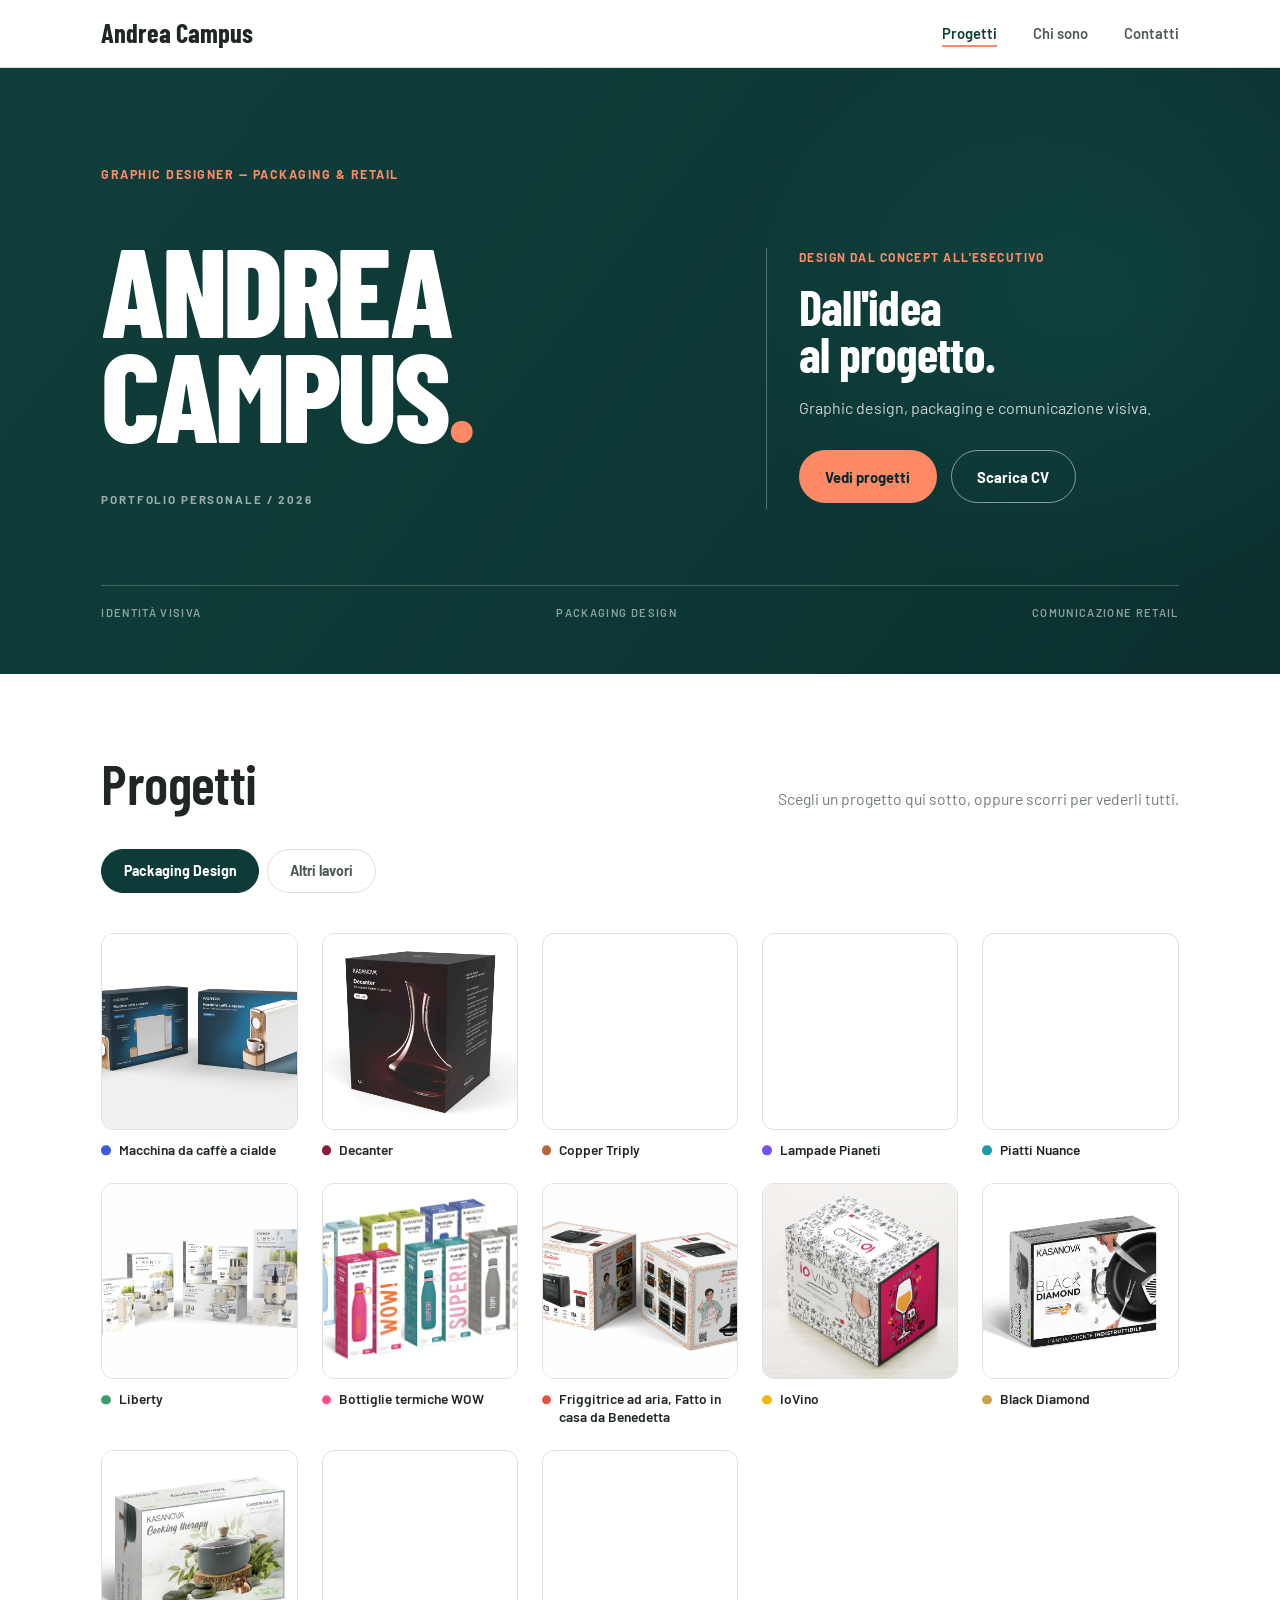
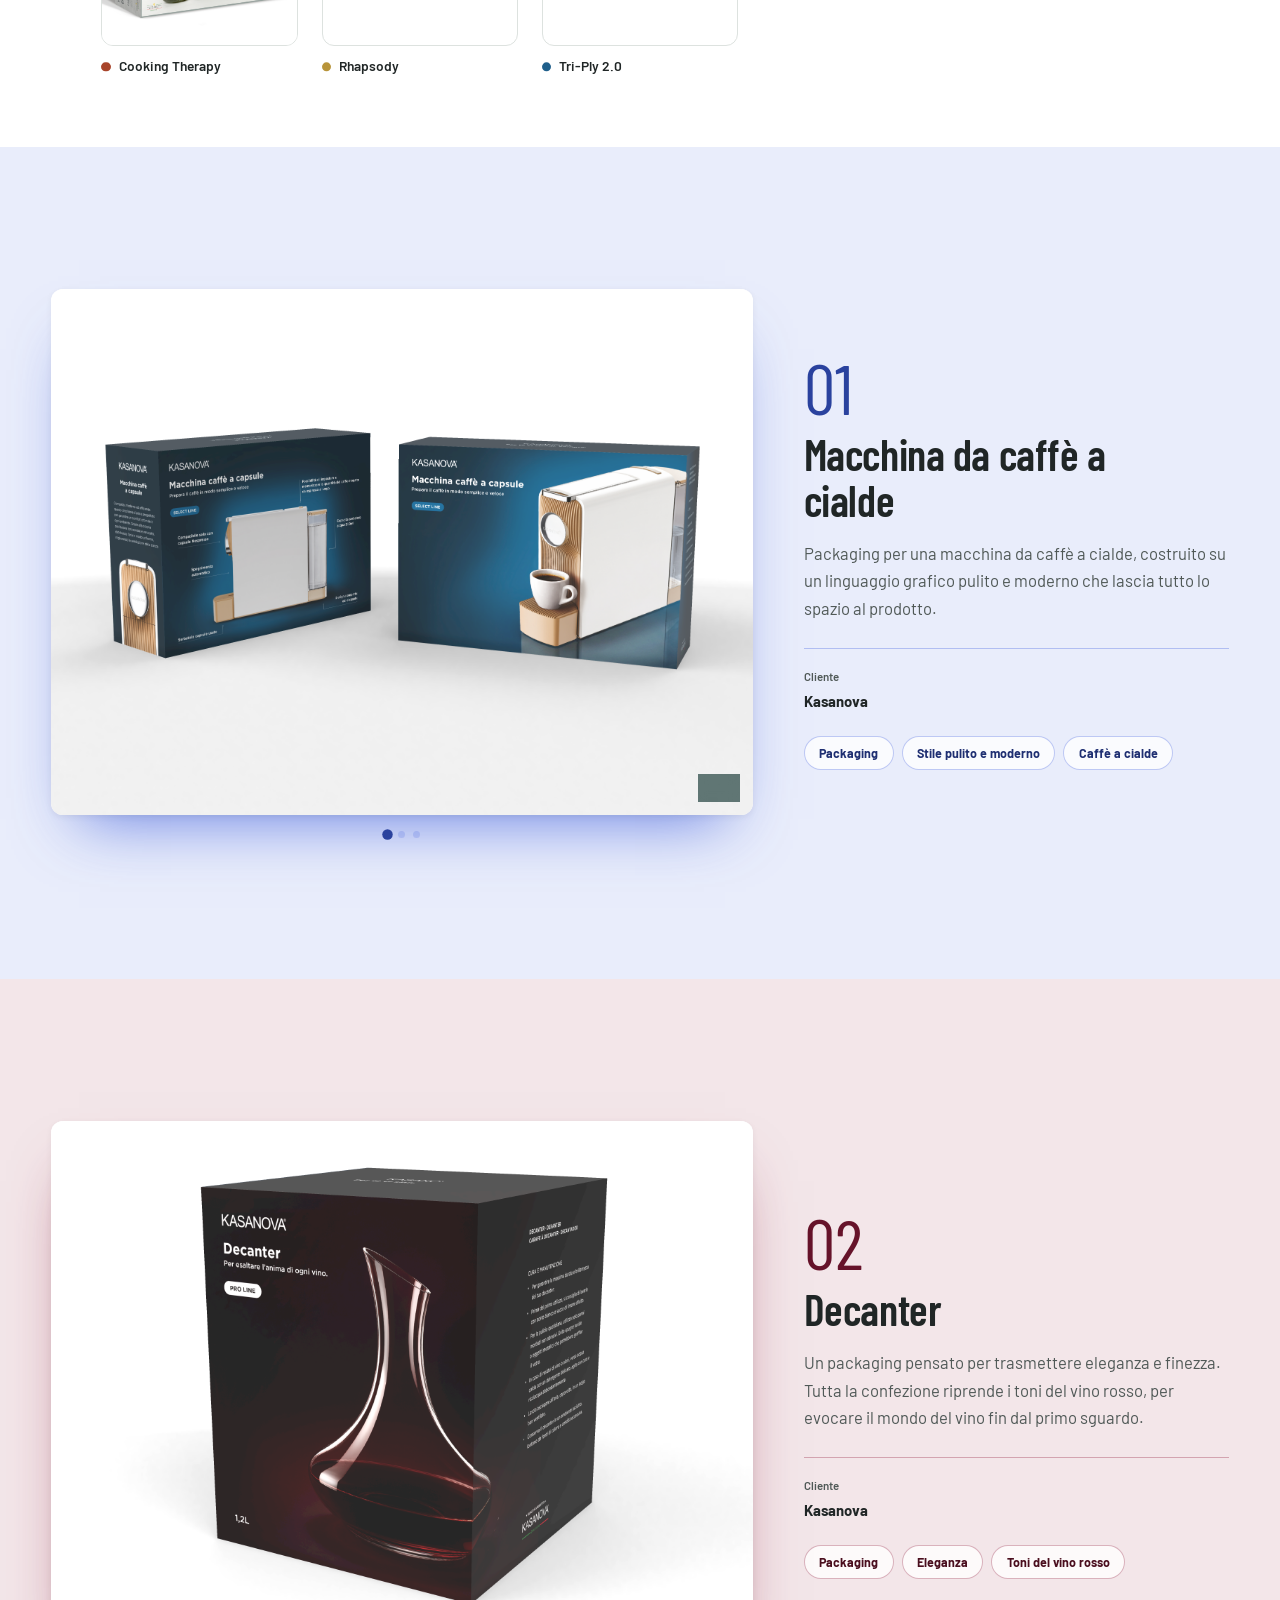
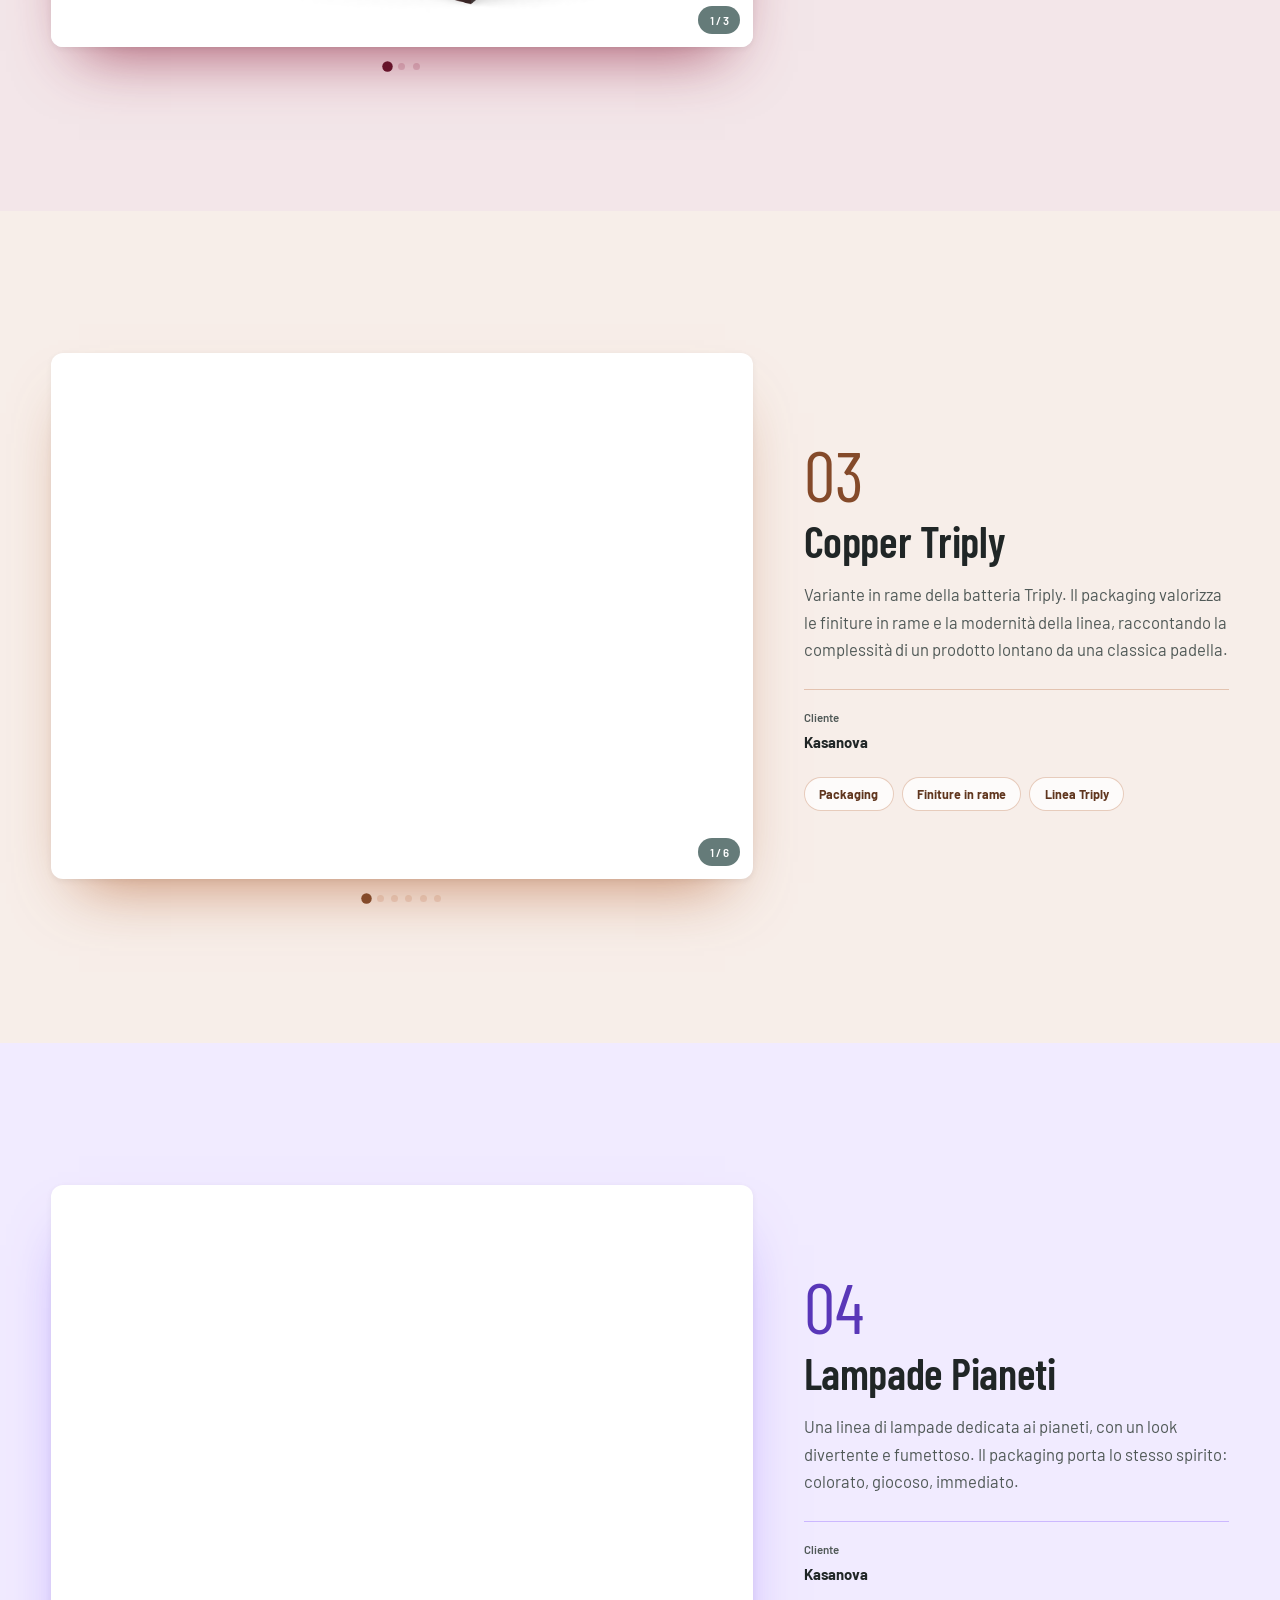
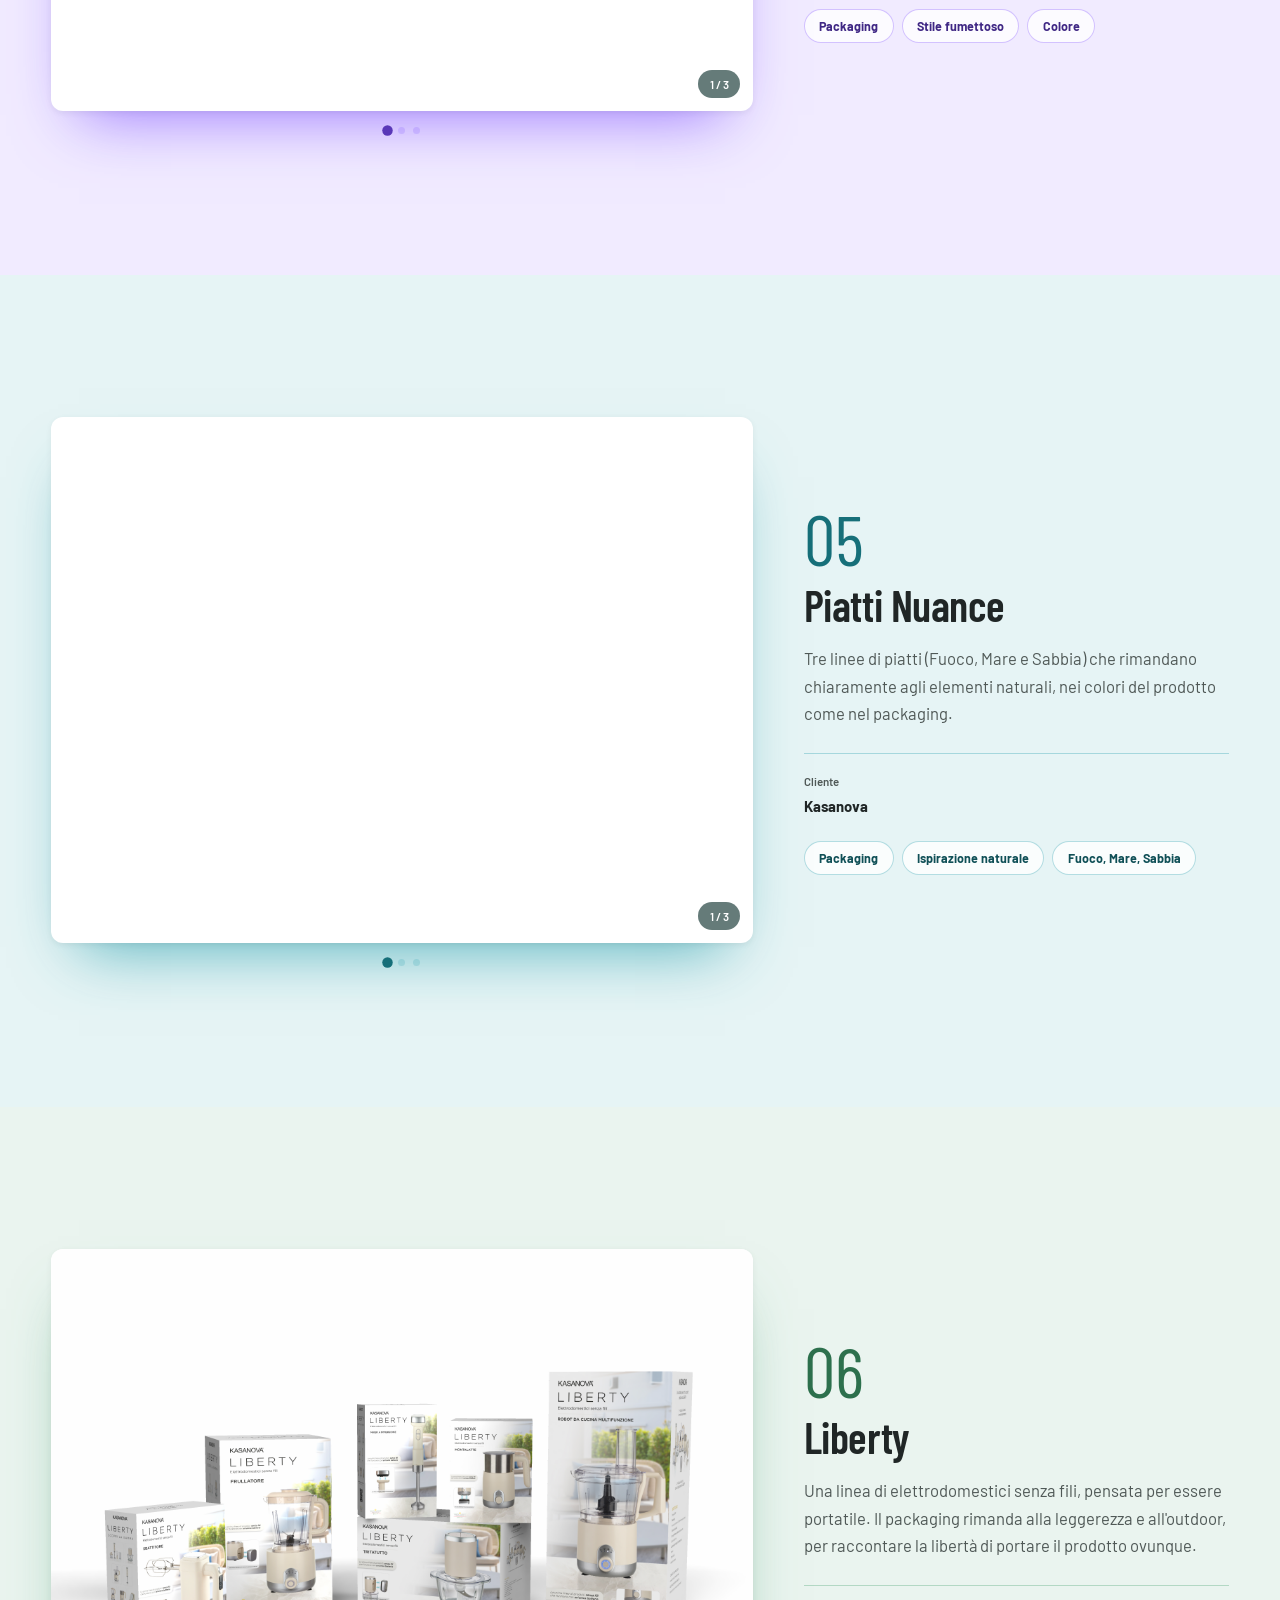
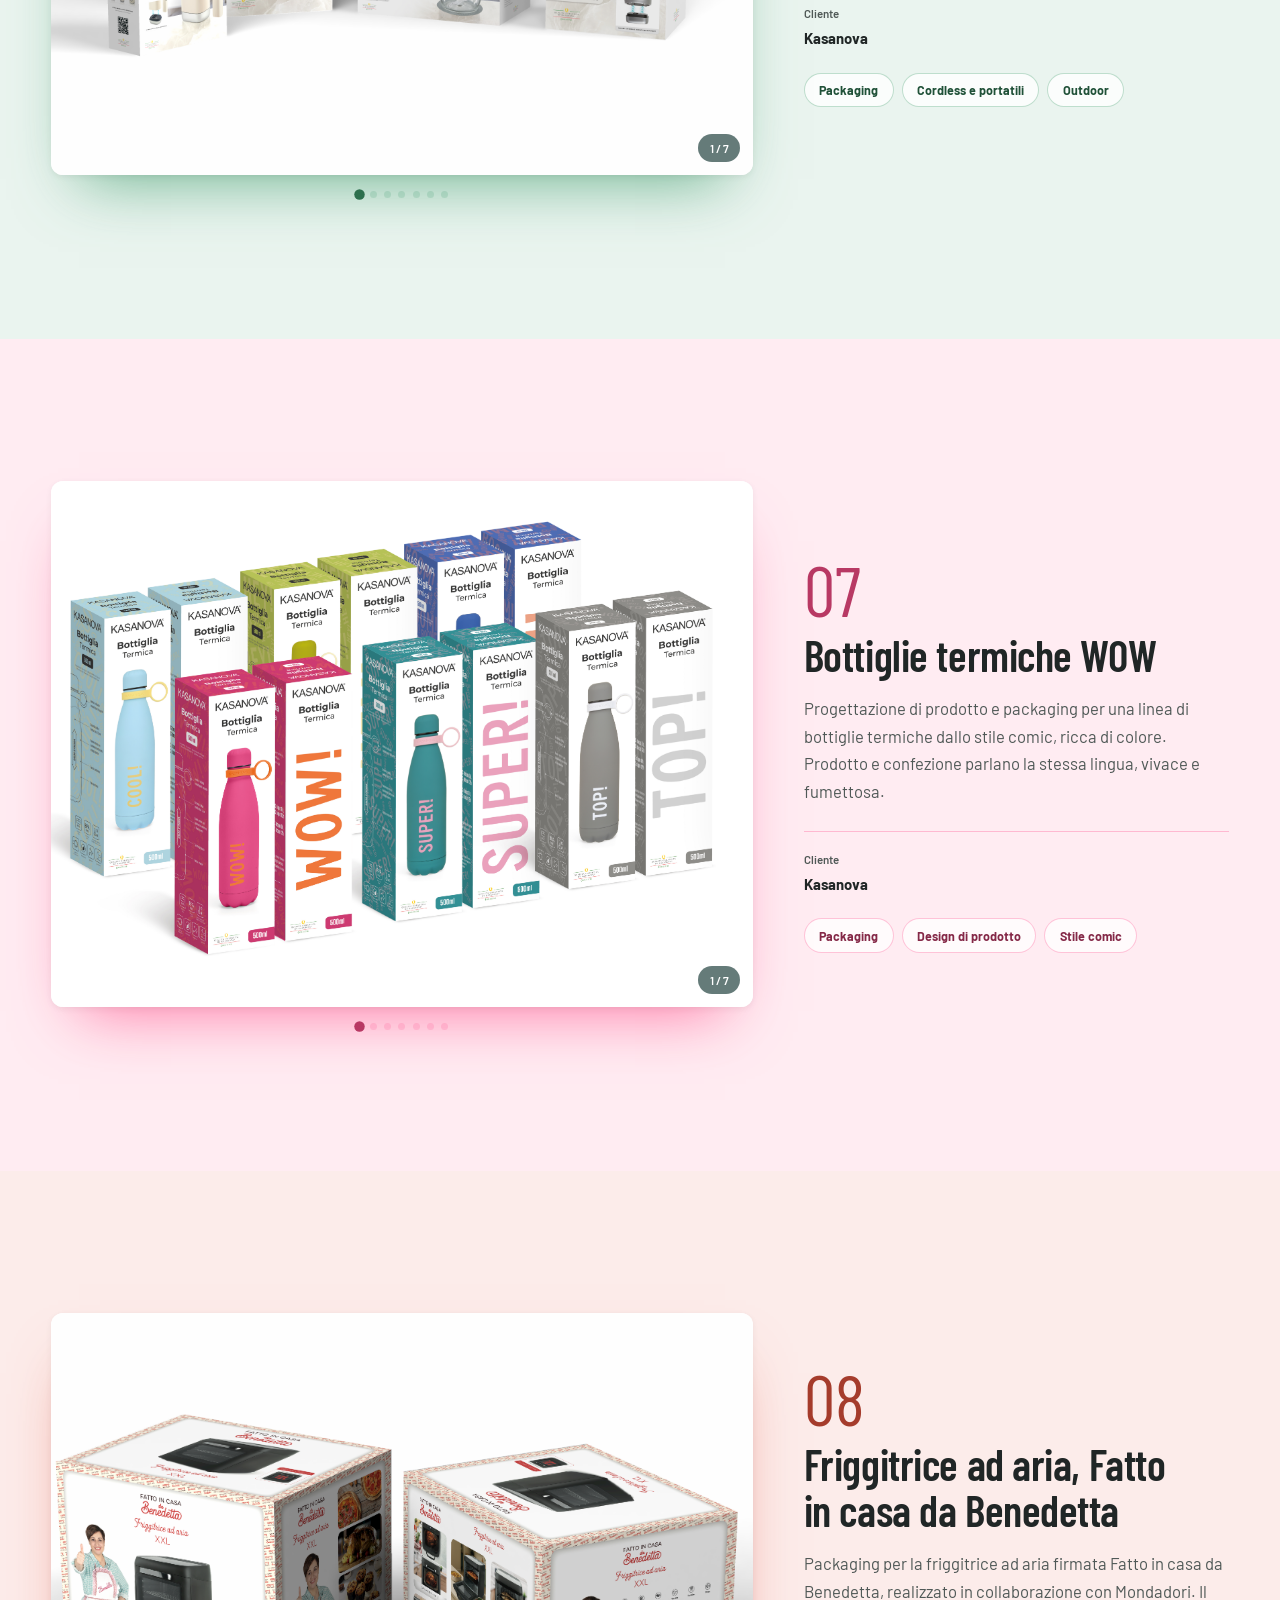
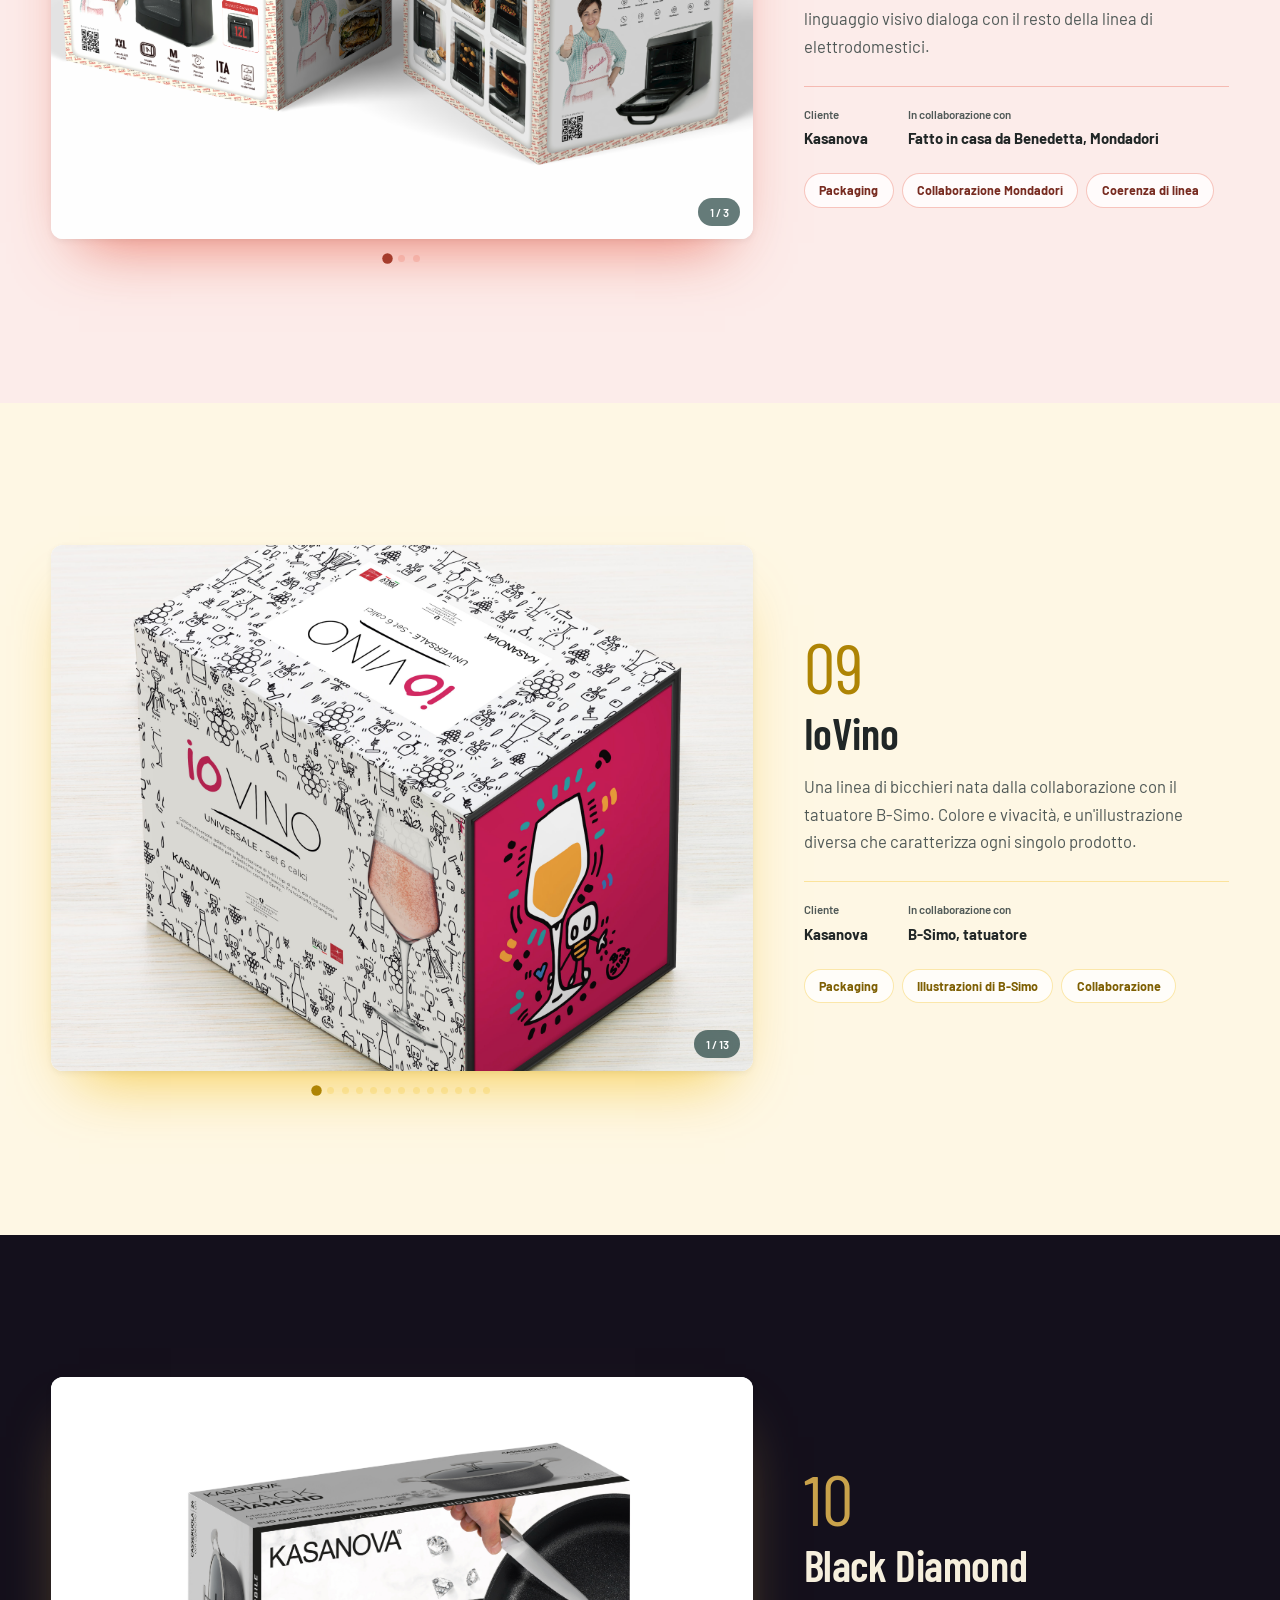
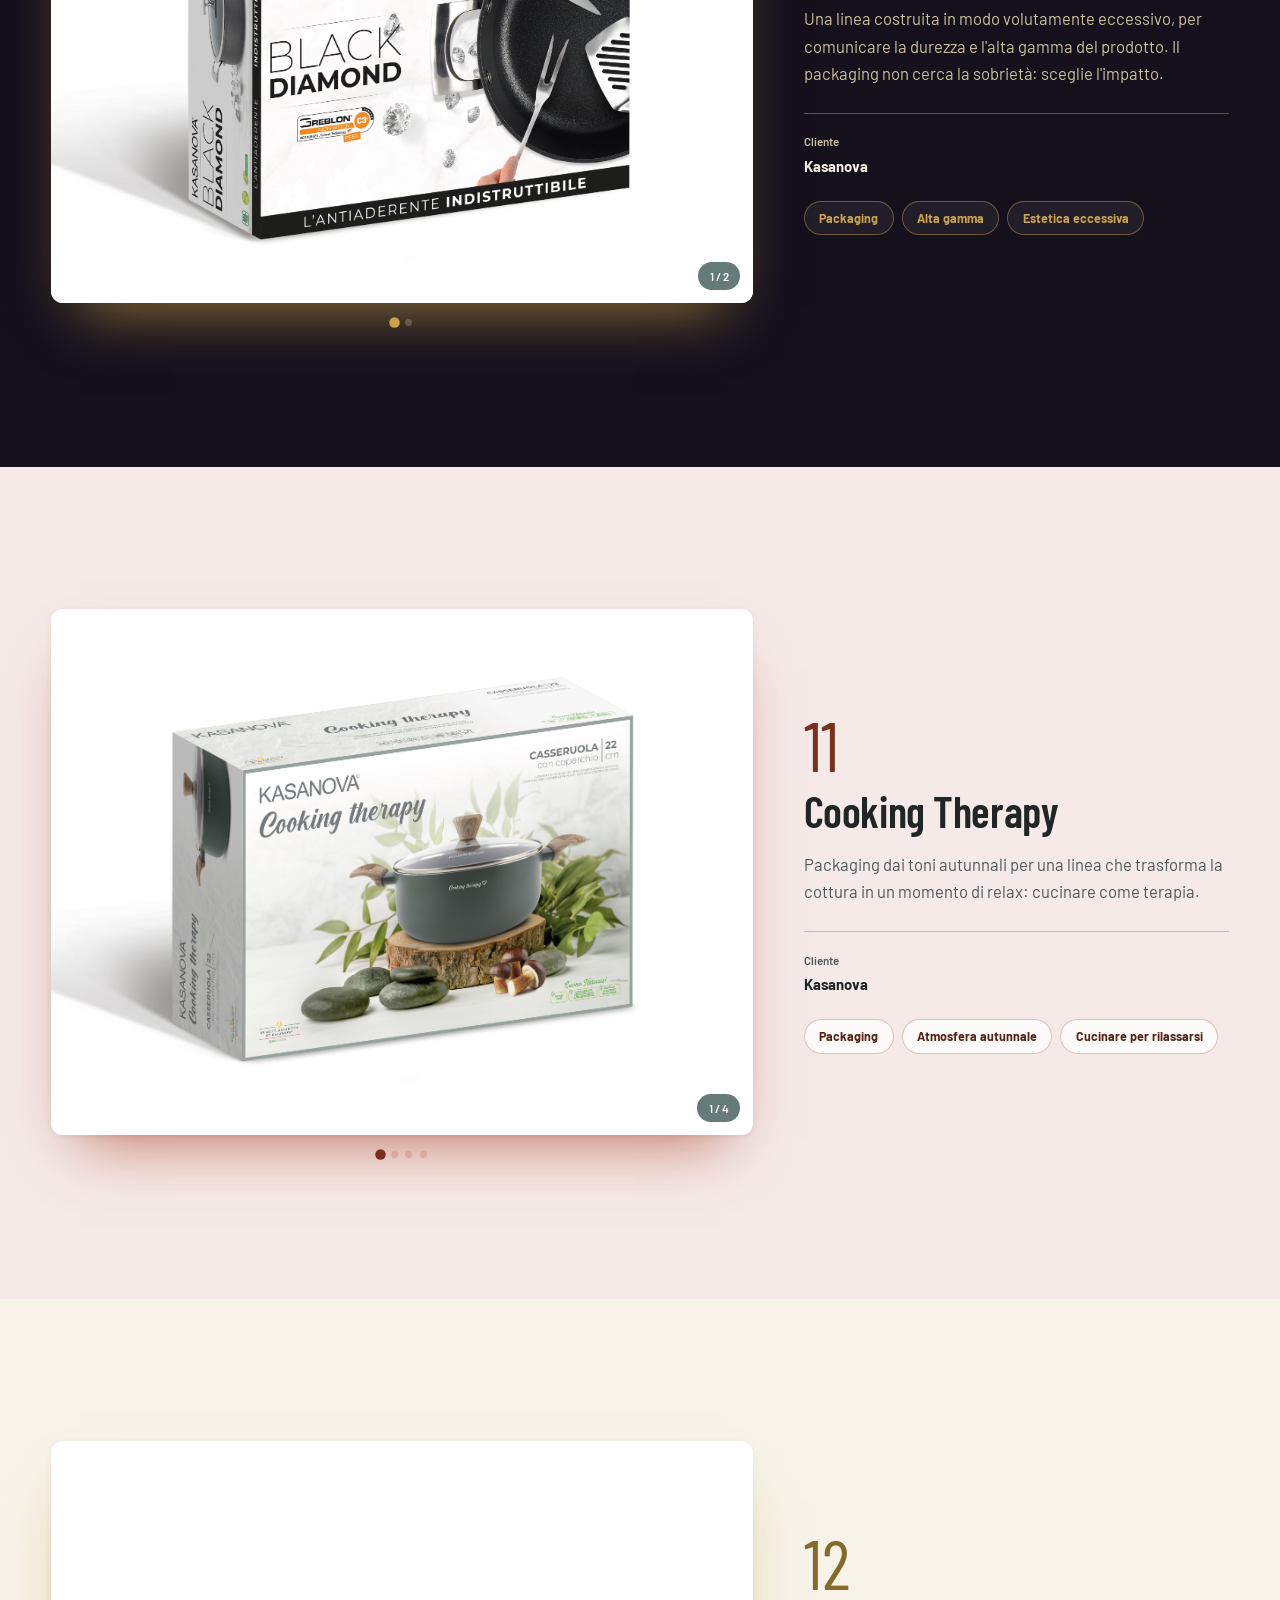
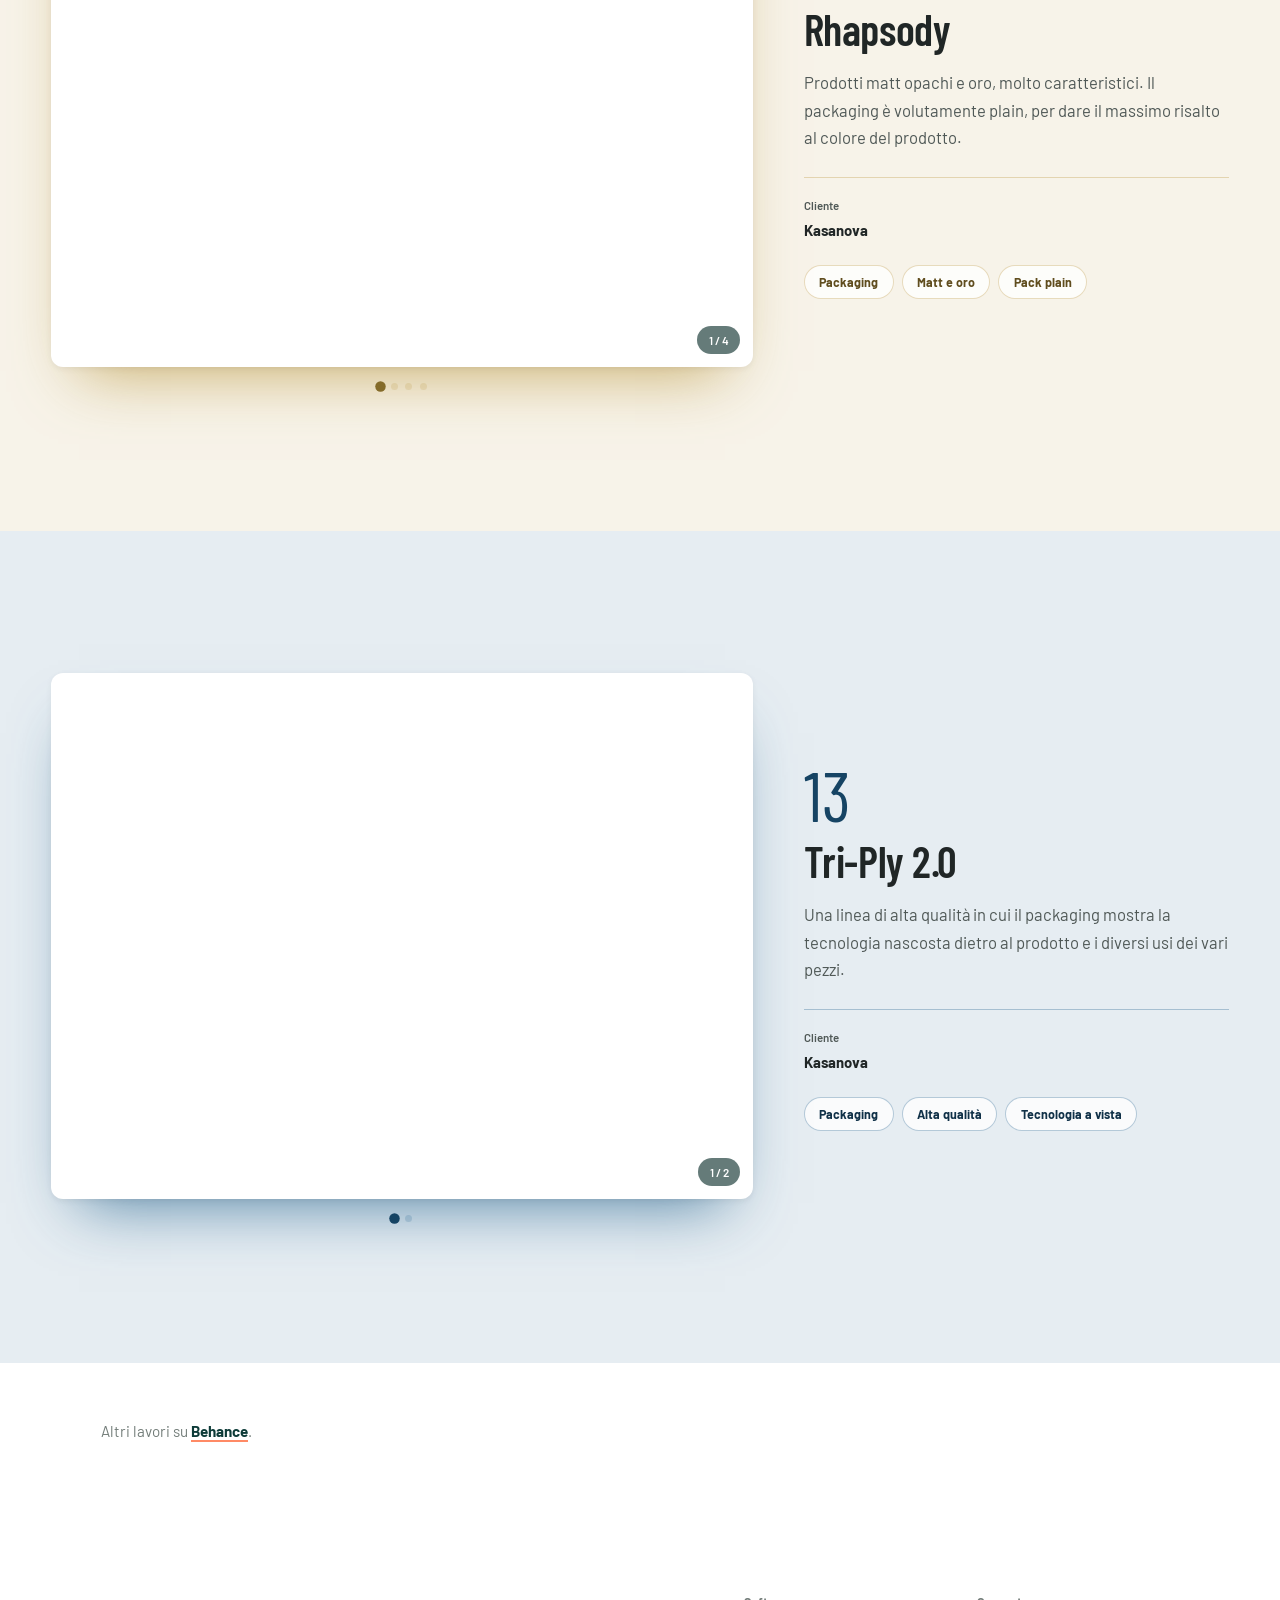
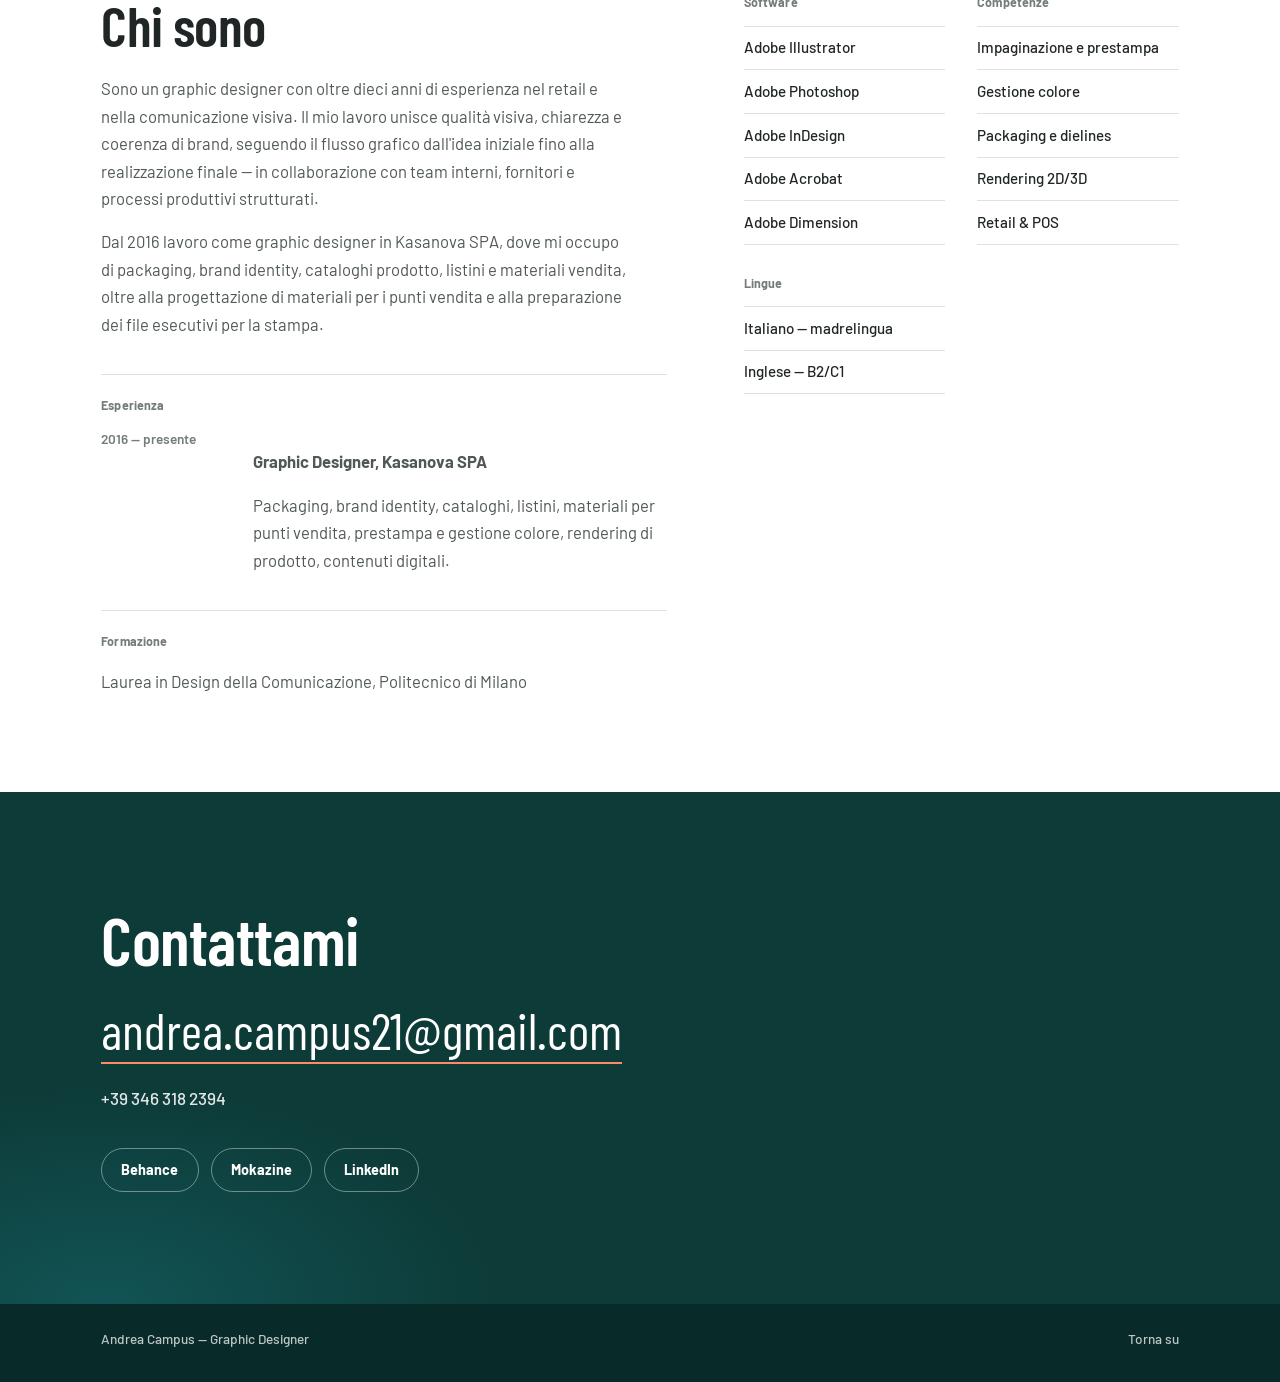
==== index.html @ 0baac048 "Update index.html" ====
<!DOCTYPE html>
<html lang="it">
<head>
<meta charset="UTF-8">
<meta name="viewport" content="width=device-width, initial-scale=1.0">
<title>Andrea Campus — Graphic Designer</title>
<meta name="description" content="Portfolio di Andrea Campus, graphic designer specializzato in packaging, brand identity e materiali per il retail.">

<link rel="preconnect" href="https://fonts.googleapis.com">
<link rel="preconnect" href="https://fonts.gstatic.com" crossorigin>
<meta name="theme-color" content="#0D3B38">
<link href="https://fonts.googleapis.com/css2?family=Barlow:wght@400;500;600;700;800&amp;family=Barlow+Condensed:wght@400;500;600;700;800&amp;display=swap" rel="stylesheet">

<link rel="stylesheet" href="styles.css">
<style>
/* === NUOVA HERO EDITORIALE / ANDREA CAMPUS === */
.hero.hero--signature {
  position: relative;
  isolation: isolate;
  overflow: hidden;
  padding: clamp(4.25rem, 7.5vw, 7rem) var(--edge) clamp(2rem, 4vw, 3.2rem);
  background: linear-gradient(128deg, #103e3a 0%, #0d3835 56%, #0a302e 100%);
}
.hero--signature::before {
  content: "";
  position: absolute;
  pointer-events: none;
  inset: -15% -15% auto auto;
  width: 48rem;
  height: 40rem;
  background: radial-gradient(ellipse, rgba(36, 148, 147, .13), transparent 65%);
  z-index: -1;
}
.hero--signature .hero-wrap {
  display: grid;
  grid-template-columns: minmax(0, 1.18fr) minmax(0, .82fr);
  align-items: end;
  gap: clamp(2.5rem, 5.5vw, 6rem);
}
.hero--signature .hero-kicker {
  margin: 0 0 clamp(2rem, 4vw, 3.5rem);
  color: var(--coral);
  font-size: .78rem;
  font-weight: 700;
  letter-spacing: .12em;
  text-transform: uppercase;
}
.hero-signature-name {
  margin: 0;
  color: #fff;
  font-family: var(--font-display);
  font-weight: 800;
  font-size: clamp(5rem, 9.8vw, 8rem);
  letter-spacing: -.028em;
  line-height: .84;
  text-transform: uppercase;
}
.hero-signature-name > span { display: block; }
.hero-signature-dot { color: var(--coral); }
.hero-signature-index {
  margin-top: clamp(1.5rem, 3.6vw, 2.7rem);
  color: rgba(255,255,255,.58);
  font-size: .73rem;
  font-weight: 700;
  letter-spacing: .16em;
  text-transform: uppercase;
}
.hero-signature-aside {
  padding: 0 0 .35rem clamp(1.35rem, 2.5vw, 2.6rem);
  border-left: 1px solid rgba(255,255,255,.28);
}
.hero-signature-eyebrow {
  margin: 0 0 .9rem;
  color: var(--coral);
  font-size: .75rem;
  font-weight: 700;
  letter-spacing: .12em;
  text-transform: uppercase;
}
.hero-signature-statement {
  color: #fff;
  font-family: var(--font-display);
  font-weight: 700;
  font-size: clamp(2.75rem, 3.8vw, 3.45rem);
  letter-spacing: -.015em;
  line-height: .98;
}
.hero--signature .hero-sub {
  margin-top: 1.15rem;
  max-width: 24rem;
  color: rgba(255,255,255,.78);
  line-height: 1.55;
  font-size: 1rem;
}
.hero--signature .hero-actions { margin-top: 1.8rem; }
.hero--signature .btn { white-space: nowrap; }
.hero-signature-footer {
  position: relative;
  display: flex;
  justify-content: space-between;
  flex-wrap: wrap;
  gap: .7rem 2rem;
  margin-top: clamp(3rem, 6vw, 4.75rem);
  padding-top: 1.15rem;
  border-top: 1px solid rgba(255,255,255,.21);
  color: rgba(255,255,255,.53);
  font-size: .7rem;
  font-weight: 600;
  letter-spacing: .12em;
  text-transform: uppercase;
}
@media (max-width: 860px) {
  .hero--signature .hero-wrap { grid-template-columns: 1fr; gap: 3.2rem; }
  .hero-signature-name { font-size: clamp(5rem, 13.7vw, 8.6rem); }
  .hero-signature-aside {
    border-left: 0;
    border-top: 1px solid rgba(255,255,255,.28);
    padding: 1.8rem 0 0;
  }
  .hero-signature-index { margin-top: 2rem; }
  .hero-signature-footer { margin-top: 3rem; }
}
@media (max-width: 520px) {
  .hero.hero--signature { padding-top: 3.5rem; padding-bottom: 1.8rem; }
  .hero-signature-name { font-size: clamp(3.5rem, 18vw, 6rem); }
  .hero--signature .hero-kicker { font-size: .71rem; letter-spacing: .08em; margin-bottom: 2rem; }
  .hero-signature-statement { font-size: clamp(2.7rem, 11vw, 3.5rem); }
  .hero-signature-footer { font-size: .62rem; letter-spacing: .08em; }
}
</style>
</head>

<body>

<a class="skip-link" href="#progetti">Vai ai progetti</a>

<header class="site-header">
  <nav class="nav" aria-label="Navigazione principale">
    <a href="#top" class="nav-name">Andrea Campus</a>

    <button class="nav-toggle" aria-expanded="false" aria-controls="nav-links" type="button">
      <span></span>
      <span></span>
    </button>

    <ul class="nav-links" id="nav-links">
      <li><a href="#progetti" data-nav="progetti">Progetti</a></li>
      <li><a href="#chi-sono" data-nav="chi-sono">Chi sono</a></li>
      <li><a href="#contatti" data-nav="contatti">Contatti</a></li>
    </ul>
  </nav>
</header>

<main id="top">

<!-- ---------- HERO EDITORIALE: NOME E COGNOME ---------- -->
<section class="hero hero--signature">
  <div class="hero-wrap">
    <div class="hero-signature-main">
      <p class="hero-kicker">Graphic designer — Packaging &amp; Retail</p>
      <h1 class="hero-signature-name">
        <span>Andrea</span>
        <span>Campus<span class="hero-signature-dot">.</span></span>
      </h1>
      <p class="hero-signature-index">Portfolio personale / 2026</p>
    </div>

    <div class="hero-signature-aside">
      <p class="hero-signature-eyebrow">Design dal concept all'esecutivo</p>
      <h2 class="hero-signature-statement">Dall'idea<br>al progetto.</h2>
      <p class="hero-sub">Graphic design, packaging e comunicazione visiva.</p>
      <div class="hero-actions">
        <a href="#progetti" class="btn btn-primary">Vedi progetti</a>
        <a href="./assets/CV_Andrea Campus_26.pdf"
           class="btn btn-ghost"
           download="CV_Andrea Campus_26.pdf">Scarica CV</a>
      </div>
    </div>
  </div>
  <div class="hero-signature-footer" aria-hidden="true">
    <span>Identità visiva</span>
    <span>Packaging design</span>
    <span>Comunicazione retail</span>
  </div>
</section>

  <!-- ---------- PROGETTI ---------- -->
  <section class="progetti" id="progetti">
    <div class="section-head">
      <h2>Progetti</h2>
      <p>Scegli un progetto qui sotto, oppure scorri per vederli tutti.</p>
    </div>

    <div class="progetti-tabs" role="tablist" aria-label="Sottocategorie progetti">
      <button class="progetti-tab is-active" type="button" role="tab" aria-selected="true" data-categoria="packaging-design">Packaging Design</button>
      <button class="progetti-tab" type="button" role="tab" aria-selected="false" data-categoria="altri-lavori">Altri lavori</button>
    </div>

    <div id="progetti-overview" class="progetti-overview">
      <!-- Generato automaticamente da progetti-dati.js -->
    </div>

    <div id="progetti-lista" class="progetti-lista">
      <!-- Generato automaticamente da progetti-dati.js -->
    </div>

    <p class="case-more">
      Altri lavori su
      <a href="https://www.behance.net/andreacamp2d4e" target="_blank" rel="noopener">Behance</a>.
    </p>
  </section>

  <!-- ---------- CHI SONO ---------- -->
  <section class="chi-sono" id="chi-sono">
    <div class="about-grid">
      <div class="about-text">
        <h2>Chi sono</h2>

        <p>
          Sono un graphic designer con oltre dieci anni di esperienza nel retail e nella comunicazione visiva.
          Il mio lavoro unisce qualità visiva, chiarezza e coerenza di brand, seguendo il flusso grafico
          dall'idea iniziale fino alla realizzazione finale — in collaborazione con team interni,
          fornitori e processi produttivi strutturati.
        </p>

        <p>
          Dal 2016 lavoro come graphic designer in Kasanova SPA, dove mi occupo di packaging,
          brand identity, cataloghi prodotto, listini e materiali vendita, oltre alla progettazione
          di materiali per i punti vendita e alla preparazione dei file esecutivi per la stampa.
        </p>

        <div class="about-block">
          <h3>Esperienza</h3>

          <div class="timeline-item">
            <span class="timeline-year">2016 — presente</span>

            <div>
              <p class="timeline-role">Graphic Designer, Kasanova SPA</p>
              <p class="timeline-desc">
                Packaging, brand identity, cataloghi, listini, materiali per punti vendita,
                prestampa e gestione colore, rendering di prodotto, contenuti digitali.
              </p>
            </div>
          </div>
        </div>

        <div class="about-block">
          <h3>Formazione</h3>
          <p class="timeline-desc">Laurea in Design della Comunicazione, Politecnico di Milano</p>
        </div>
      </div>

      <div class="about-lists">
        <div class="about-list">
          <h3>Software</h3>
          <ul>
            <li>Adobe Illustrator</li>
            <li>Adobe Photoshop</li>
            <li>Adobe InDesign</li>
            <li>Adobe Acrobat</li>
            <li>Adobe Dimension</li>
          </ul>
        </div>

        <div class="about-list">
          <h3>Competenze</h3>
          <ul>
            <li>Impaginazione e prestampa</li>
            <li>Gestione colore</li>
            <li>Packaging e dielines</li>
            <li>Rendering 2D/3D</li>
            <li>Retail &amp; POS</li>
          </ul>
        </div>

        <div class="about-list">
          <h3>Lingue</h3>
          <ul>
            <li>Italiano — madrelingua</li>
            <li>Inglese — B2/C1</li>
          </ul>
        </div>
      </div>
    </div>
  </section>

  <!-- ---------- CONTATTI ---------- -->
  <section class="contatti" id="contatti">
    <h2>Contattami</h2>

    <a class="contact-email" href="mailto:andrea.campus21@gmail.com">
      andrea.campus21@gmail.com
    </a>

    <p class="contact-phone">+39 346 318 2394</p>

    <ul class="contact-links">
      <li>
        <a href="https://www.behance.net/andreacamp2d4e" target="_blank" rel="noopener">
          Behance
        </a>
      </li>

      <li>
        <a href="https://www.mokazine.com/read/andreacampus21/portfolio---andrea-campus" target="_blank" rel="noopener">
          Mokazine
        </a>
      </li>

      <li>
        <a href="https://www.linkedin.com/in/andrea-campus-a435b1107/" target="_blank" rel="noopener">LinkedIn</a>
      </li>
    </ul>
  </section>

</main>

<footer class="site-footer">
  <p>Andrea Campus — Graphic Designer</p>
  <a href="#top">Torna su</a>
</footer>

<!-- ---------- VISUALIZZATORE A SCHERMO INTERO ---------- -->
<div id="lightbox" class="lightbox" aria-hidden="true">
  <button id="lightbox-close" class="lightbox-close" type="button" aria-label="Chiudi il visualizzatore">×</button>
  <button id="lightbox-prev" class="lightbox-arrow lightbox-prev" type="button" aria-label="Foto precedente">‹</button>

  <figure class="lightbox-content">
    <img id="lightbox-image" src="" alt="">
    <figcaption id="lightbox-caption"></figcaption>
  </figure>

  <button id="lightbox-next" class="lightbox-arrow lightbox-next" type="button" aria-label="Foto successiva">›</button>
</div>

<script src="progetti-dati.js"></script>
<script src="script.js"></script>

</body>
</html>
---- styles.css ----
/* =========================================================
   TOKEN
   ========================================================= */
:root {
  /* Colore di marca: verde bosco, profondo e caldo */
  --forest: #0D3B38;
  --forest-deep: #082A28;

  /* Testi neutri, meno verdi e piu leggibili */
  --ink: #202626;
  --ink-soft: #505957;
  --muted: #737D79;
  --line: #DDE2DF;

  --paper: #FFFFFF;

  /* Accento caldo, usato per CTA e dettagli */
  --coral: #FF8A65;
  --coral-deep: #D9482A;

  --font-display: "Barlow Condensed", "Arial Narrow", sans-serif;
  --font-body: "Barlow", Arial, sans-serif;

  --gutter: clamp(1.25rem, 4vw, 3.5rem);
  --max: 1180px;
  --header-h: 68px;

  /* Margine laterale che centra il contenuto anche nelle fasce a tutta larghezza */
  --edge: max(var(--gutter), calc((100% - var(--max)) / 2 + var(--gutter)));

  --radius: 12px;
  --radius-pill: 999px;
}

/* =========================================================
   BASE
   ========================================================= */
* { box-sizing: border-box; }

html {
  scroll-behavior: smooth;
  scroll-padding-top: var(--header-h);
  scroll-snap-type: none;
}

@media (min-width: 861px) and (prefers-reduced-motion: no-preference) {
  html { scroll-snap-type: y proximity; }
}

@media (prefers-reduced-motion: reduce) {
  html { scroll-behavior: auto; scroll-snap-type: none; }
  * { animation-duration: 0.001ms !important; animation-iteration-count: 1 !important; transition-duration: 0.001ms !important; }
}

body {
  margin: 0;
  background: var(--paper);
  color: var(--ink);
  font-family: var(--font-body);
  font-size: 1rem;
  line-height: 1.65;
  -webkit-font-smoothing: antialiased;
}

h1, h2, h3, h4 {
  font-family: var(--font-display);
  font-weight: 600;
  line-height: 1.05;
  margin: 0;
  letter-spacing: -0.01em;
}

p { margin: 0; }
ul { list-style: none; margin: 0; padding: 0; }
img { max-width: 100%; display: block; }
a { color: inherit; text-decoration: none; }
button { font: inherit; }

:focus-visible { outline: 2px solid var(--coral-deep); outline-offset: 3px; }

.skip-link { position: absolute; left: -999px; background: var(--forest); color: #fff; padding: 0.75rem 1.25rem; z-index: 200; }
.skip-link:focus { left: var(--gutter); top: 1rem; }

/* =========================================================
   HEADER E NAVIGAZIONE
   ========================================================= */
.site-header {
  position: sticky;
  top: 0;
  z-index: 100;
  height: var(--header-h);
  display: flex;
  align-items: center;
  background: rgba(255, 255, 255, 0.9);
  backdrop-filter: blur(10px);
  border-bottom: 1px solid var(--line);
}

.nav {
  width: 100%;
  max-width: var(--max);
  margin: 0 auto;
  padding: 0 var(--gutter);
  display: flex;
  align-items: center;
  justify-content: space-between;
}

.nav-name { font-family: var(--font-display); font-size: 1.65rem; font-weight: 700; line-height: 1; }

.nav-links { display: flex; gap: 2.25rem; }
.nav-links a { font-size: 0.92rem; font-weight: 600; color: var(--ink-soft); position: relative; padding-bottom: 3px; }

.nav-links a::after {
  content: ""; position: absolute; left: 0; right: 100%; bottom: -2px; height: 2px;
  background: var(--coral); transition: right 0.25s ease;
}
.nav-links a:hover, .nav-links a.active { color: var(--forest); }
.nav-links a:hover::after, .nav-links a.active::after { right: 0; }

.nav-toggle {
  display: none; width: 34px; height: 34px; background: none; border: none; cursor: pointer;
  flex-direction: column; justify-content: center; gap: 6px; padding: 0;
}
.nav-toggle span { display: block; height: 2px; background: var(--forest); width: 100%; transition: transform 0.2s ease; }
.nav-toggle[aria-expanded="true"] span:first-child { transform: translateY(4px) rotate(45deg); }
.nav-toggle[aria-expanded="true"] span:last-child { transform: translateY(-4px) rotate(-45deg); }

/* =========================================================
   HERO
   ========================================================= */
.hero {
  background:
    radial-gradient(46rem 26rem at 88% 0%, rgba(30, 154, 168, 0.30), transparent 62%),
    var(--forest);
  color: #fff;
  padding: clamp(2.75rem, 6vw, 4.75rem) var(--edge) clamp(3.25rem, 7vw, 5.25rem);
}

.hero :focus-visible { outline-color: #fff; }

.hero-wrap {
  display: grid;
  grid-template-columns: 1.15fr 0.85fr;
  gap: clamp(2rem, 5vw, 4rem);
  align-items: center;
}

.hero-kicker { font-size: 0.85rem; font-weight: 700; letter-spacing: 0.02em; color: var(--coral); margin-bottom: 1.1rem; }

.hero-title { font-size: clamp(3rem, 7.4vw, 5.6rem); line-height: 0.98; }
.hero-title .line { display: block; overflow: hidden; padding-bottom: 0.06em; animation: rise 0.7s cubic-bezier(0.22, 1, 0.36, 1) both; }
.hero-title .line:nth-child(2) { animation-delay: 0.1s; }

@keyframes rise { from { transform: translateY(105%); } to { transform: translateY(0); } }

.hero-sub { margin-top: 1.5rem; max-width: 30rem; font-size: 1.05rem; color: rgba(255, 255, 255, 0.84); }

.hero-actions { display: flex; gap: 0.85rem; margin-top: 2rem; flex-wrap: wrap; }

.btn {
  display: inline-flex; align-items: center;
  font-family: var(--font-body); font-weight: 700; font-size: 0.92rem;
  padding: 0.85rem 1.6rem; border-radius: var(--radius-pill); border: 1.5px solid transparent;
  transition: background 0.2s ease, color 0.2s ease, border-color 0.2s ease, transform 0.2s ease;
}
.btn-primary { background: var(--coral); color: var(--forest-deep); }
.btn-primary:hover { background: #fff; transform: translateY(-2px); }
.btn-ghost { border-color: rgba(255, 255, 255, 0.5); color: #fff; }
.btn-ghost:hover { background: #fff; border-color: #fff; color: var(--forest); transform: translateY(-2px); }

/* Campioni colore: ispirati ai cartellini dei colori, con i toni dei tuoi progetti */
.chips {
  display: grid;
  grid-template-columns: repeat(3, 1fr);
  gap: 0.9rem;
  width: 100%;
  max-width: 25rem;
  justify-self: end;
  padding-bottom: 1.4rem;
}

.chip {
  background: #fff;
  border-radius: 10px;
  padding: 0.5rem 0.5rem 0.6rem;
  box-shadow: 0 20px 40px -18px rgba(0, 0, 0, 0.55);
  animation: chip-in 0.8s cubic-bezier(0.22, 1, 0.36, 1) both;
}
.chip::before { content: ""; display: block; aspect-ratio: 1 / 1.15; border-radius: 6px; background: var(--sw); }
.chip-name { display: block; margin-top: 0.55rem; font-size: 0.7rem; font-weight: 700; color: var(--ink); }

.chip:nth-child(3n + 2) { transform: translateY(1.3rem); }
.chip:nth-child(1) { animation-delay: 0.25s; }
.chip:nth-child(2) { animation-delay: 0.32s; }
.chip:nth-child(3) { animation-delay: 0.39s; }
.chip:nth-child(4) { animation-delay: 0.46s; }
.chip:nth-child(5) { animation-delay: 0.53s; }
.chip:nth-child(6) { animation-delay: 0.60s; }

@keyframes chip-in { from { opacity: 0; transform: translateY(2rem); } }

/* =========================================================
   INTESTAZIONE SEZIONI
   ========================================================= */
.section-head {
  max-width: var(--max);
  margin: 0 auto;
  padding: 0 var(--gutter);
  display: flex;
  flex-wrap: wrap;
  align-items: baseline;
  justify-content: space-between;
  gap: 0.75rem 2rem;
  margin-bottom: clamp(1.5rem, 4vw, 2.25rem);
}
.section-head h2 { font-size: clamp(2.4rem, 4.8vw, 3.5rem); }
.section-head p { color: var(--muted); max-width: 26rem; font-size: 0.98rem; }

/* =========================================================
   PROGETTI: schede, anteprime
   ========================================================= */
.progetti { padding: clamp(3rem, 7vw, 5rem) 0 0; }
.progetti-lista { display: flex; flex-direction: column; }

.progetti-tabs {
  max-width: var(--max);
  margin: 0 auto clamp(1.75rem, 4vw, 2.5rem);
  padding: 0 var(--gutter);
  display: flex;
  gap: 0.5rem;
  flex-wrap: wrap;
}

.progetti-tab {
  font-weight: 700;
  font-size: 0.88rem;
  color: var(--ink-soft);
  background: #fff;
  border: 1.5px solid var(--line);
  border-radius: var(--radius-pill);
  padding: 0.6rem 1.35rem;
  cursor: pointer;
  transition: background 0.18s ease, color 0.18s ease, border-color 0.18s ease;
}
.progetti-tab:hover { border-color: var(--forest); color: var(--forest); }
.progetti-tab.is-active { background: var(--forest); border-color: var(--forest); color: #fff; }

/* Anteprime cliccabili: ognuna porta il colore del suo progetto */
.progetti-overview {
  max-width: var(--max);
  margin: 0 auto clamp(3rem, 7vw, 4.5rem);
  padding: 0 var(--gutter);
  display: grid;
  grid-template-columns: repeat(auto-fill, minmax(168px, 1fr));
  gap: clamp(0.9rem, 2vw, 1.5rem);
}

.anteprima { --c: var(--forest); display: flex; flex-direction: column; gap: 0.7rem; }

.anteprima-frame {
  position: relative;
  display: flex; align-items: center; justify-content: center;
  aspect-ratio: 1;
  overflow: hidden;
  background: #fff;
  border: 1.5px solid var(--line);
  border-radius: var(--radius);
  transition: border-color 0.2s ease, box-shadow 0.25s ease, transform 0.25s ease;
}
.anteprima-frame img { width: 100%; height: 100%; object-fit: cover; transition: transform 0.45s cubic-bezier(0.22, 1, 0.36, 1); }

.anteprima:hover .anteprima-frame {
  border-color: var(--c);
  box-shadow: 0 16px 32px -14px color-mix(in srgb, var(--c) 70%, transparent);
  transform: translateY(-4px);
}
.anteprima:hover .anteprima-frame img { transform: scale(1.06); }

.anteprima-initials { font-family: var(--font-display); font-size: 2rem; color: var(--line); }

.anteprima-conteggio {
  position: absolute; bottom: 0.55rem; left: 0.55rem;
  background: rgba(8, 42, 40, 0.72); color: #fff;
  font-size: 0.68rem; font-weight: 600; padding: 0.2rem 0.55rem; border-radius: var(--radius-pill);
  opacity: 0; transition: opacity 0.2s ease;
}
.anteprima:hover .anteprima-conteggio { opacity: 1; }

.anteprima-titolo {
  display: flex; align-items: baseline; gap: 0.5rem;
  font-size: 0.86rem; font-weight: 600; line-height: 1.3; color: var(--ink);
}
.anteprima-titolo::before {
  content: ""; flex: none; width: 0.6rem; height: 0.6rem; border-radius: 50%;
  background: var(--c); transform: translateY(0.02rem);
}

/* =========================================================
   PROGETTI: ogni progetto è una fascia a tutta larghezza
   del colore del proprio packaging
   ========================================================= */
.progetto {
  --c: var(--forest);
  --text: var(--ink);
  --text-soft: var(--ink-soft);
  --c-text: color-mix(in srgb, var(--c) 52%, #000);
  --c-big: color-mix(in srgb, var(--c) 72%, #000);
  --tint: color-mix(in srgb, var(--c) 11%, #fff);
  --chip-bg: rgba(255, 255, 255, 0.78);
  --rule: color-mix(in srgb, var(--c) 32%, transparent);
  --dot-off: color-mix(in srgb, var(--c) 28%, #fff);

  background: var(--tint);
  color: var(--text);
  /* Una scheda alla volta, con piu spazio alle fotografie */
  min-height: calc(100svh - var(--header-h));
  padding: clamp(1.75rem, 3.2vw, 3.25rem) clamp(1.5rem, 4vw, 5rem);
  display: grid;
  grid-template-columns: minmax(0, 1.65fr) minmax(0, 1fr);
  gap: clamp(1.75rem, 4vw, 4.5rem);
  align-items: center;
  scroll-margin-top: 0;
  scroll-snap-align: start;
  scroll-snap-stop: always;
}

/* Variante scura, per i progetti che lo meritano (es. Black Diamond) */
.progetto.is-dark {
  --text: #F6EFDD;
  --text-soft: #CDBF9D;
  --c-text: var(--c);
  --c-big: var(--c);
  --tint: #14101C;
  --chip-bg: rgba(255, 255, 255, 0.06);
  --rule: color-mix(in srgb, var(--c) 45%, transparent);
  --dot-off: rgba(255, 255, 255, 0.22);
}

/* Visualizzatore foto */
.progetto-viewer { display: flex; flex-direction: column; gap: 1rem; }

.progetto-frame {
  position: relative;
  aspect-ratio: 4 / 3;
  max-height: calc(100svh - var(--header-h) - 140px);
  background: #fff;
  border-radius: var(--radius);
  overflow: hidden;
  box-shadow:
    0 2px 6px rgba(0, 0, 0, 0.06),
    0 32px 60px -28px color-mix(in srgb, var(--c) 75%, transparent);
}

.progetto-img { width: 100%; height: 100%; object-fit: cover; cursor: zoom-in; }

/* Controlli discreti: compaiono quando passi sulla foto */
.progetto-arrow, .progetto-expand {
  opacity: 0;
  transition: opacity 0.22s ease, background 0.2s ease;
}
.progetto-frame:hover .progetto-arrow,
.progetto-frame:hover .progetto-expand,
.progetto-arrow:focus-visible,
.progetto-expand:focus-visible { opacity: 1; }

@media (hover: none) {
  .progetto-arrow, .progetto-expand { opacity: 1; }
}

.progetto-arrow {
  position: absolute; top: 50%; transform: translateY(-50%);
  width: 44px; height: 44px; border-radius: 50%; border: 0;
  background: rgba(8, 42, 40, 0.62); color: #fff; font-size: 22px; line-height: 1;
  cursor: pointer; display: flex; align-items: center; justify-content: center;
  backdrop-filter: blur(4px);
}
.progetto-arrow:hover { background: rgba(8, 42, 40, 0.9); }
.progetto-prev { left: 0.8rem; }
.progetto-next { right: 0.8rem; }

.progetto-counter {
  position: absolute; bottom: 0.8rem; right: 0.8rem;
  background: rgba(8, 42, 40, 0.62); color: #fff;
  font-size: 0.72rem; font-weight: 600; padding: 0.28rem 0.7rem; border-radius: var(--radius-pill);
  backdrop-filter: blur(4px);
}

.progetto-expand {
  position: absolute; top: 0.8rem; right: 0.8rem;
  width: 36px; height: 36px; border-radius: 50%; border: 0;
  background: rgba(8, 42, 40, 0.58); color: #fff; font-size: 15px;
  cursor: pointer; display: flex; align-items: center; justify-content: center;
  backdrop-filter: blur(4px);
}
.progetto-expand:hover { background: rgba(8, 42, 40, 0.9); }

.progetto-dots { display: flex; gap: 0.45rem; justify-content: center; flex-wrap: wrap; }
.progetto-dot {
  width: 7px; height: 7px; border-radius: 50%; border: 0; padding: 0;
  background: var(--dot-off); cursor: pointer;
  transition: background 0.2s ease, transform 0.2s ease;
}
.progetto-dot:hover { background: var(--c); }
.progetto-dot.is-active { background: var(--c-big); transform: scale(1.5); }
.progetto.is-dark .progetto-dot.is-active { background: var(--c); }

/* Progetto senza ancora foto */
.progetto-viewer-empty {
  aspect-ratio: 4 / 3;
  display: flex; flex-direction: column; align-items: center; justify-content: center; gap: 0.9rem;
  border: 1.5px dashed var(--rule); border-radius: var(--radius);
  background: rgba(255, 255, 255, 0.5);
  text-align: center; padding: 1.5rem;
}
.empty-initials { font-family: var(--font-display); font-size: 3rem; color: var(--c-big); opacity: 0.55; }
.progetto-viewer-empty p { font-size: 0.85rem; color: var(--text-soft); max-width: 15rem; line-height: 1.5; }
.progetto-viewer-empty code { font-family: var(--font-body); font-size: 0.8rem; font-weight: 600; color: var(--text); }

/* Testo del progetto */
.case-index {
  display: block;
  font-family: var(--font-display);
  font-size: clamp(3rem, 5.5vw, 4.6rem);
  line-height: 0.9;
  color: var(--c-big);
  margin-bottom: 0.7rem;
}

.progetto-info h3 { font-size: clamp(2rem, 3.4vw, 2.9rem); max-width: 24rem; color: var(--text); }
.case-summary { margin-top: 1.1rem; color: var(--text-soft); max-width: 32rem; font-size: 1.04rem; }

.progetto-meta {
  display: flex; flex-wrap: wrap; gap: 0.9rem 2.5rem;
  margin: 1.6rem 0 0; padding-top: 1.15rem;
  border-top: 1px solid var(--rule);
}
.progetto-meta div { display: flex; flex-direction: column; gap: 0.15rem; }
.progetto-meta dt { font-size: 0.72rem; font-weight: 600; color: var(--text-soft); }
.progetto-meta dd { margin: 0; font-size: 0.93rem; font-weight: 700; color: var(--text); }

.case-tags { display: flex; flex-wrap: wrap; gap: 0.5rem; margin-top: 1.4rem; }
.case-tags li {
  font-size: 0.78rem; font-weight: 700; color: var(--c-text);
  background: var(--chip-bg); border: 1px solid var(--rule);
  border-radius: var(--radius-pill); padding: 0.38rem 0.9rem;
}

.case-more {
  max-width: var(--max); margin: 0 auto;
  padding: clamp(2.5rem, 6vw, 3.5rem) var(--gutter);
  color: var(--muted); font-size: 0.95rem;
}
.case-more a { color: var(--forest); font-weight: 700; border-bottom: 2px solid var(--coral); }
.case-more a:hover { color: var(--coral-deep); }

/* =========================================================
   CHI SONO
   ========================================================= */
.chi-sono { max-width: var(--max); margin: 0 auto; padding: clamp(3.5rem, 8vw, 6rem) var(--gutter); }
.about-grid { display: grid; grid-template-columns: 1.3fr 1fr; gap: clamp(2.5rem, 6vw, 5rem); }
.about-text h2 { font-size: clamp(2.4rem, 4.8vw, 3.5rem); }
.about-text p { margin-top: 1.25rem; max-width: 33rem; color: var(--ink-soft); font-size: 1.04rem; }
.about-text p + p { margin-top: 1rem; }

.about-block { margin-top: 2.25rem; padding-top: 1.5rem; border-top: 1.5px solid var(--line); }
.about-block h3, .about-list h3 {
  font-family: var(--font-body); font-size: 0.78rem; font-weight: 700; color: var(--muted);
  margin-bottom: 1rem; letter-spacing: 0.01em;
}

.timeline-item { display: flex; gap: 1.5rem; }
.timeline-year { flex: 0 0 8rem; font-size: 0.85rem; font-weight: 600; color: var(--muted); }
.timeline-role { font-weight: 700; }
.timeline-desc { margin-top: 0.4rem; color: var(--ink-soft); font-size: 0.95rem; max-width: 28rem; }

.about-lists { display: grid; grid-template-columns: 1fr; gap: 2rem; align-content: start; }
.about-list li { padding: 0.55rem 0; border-top: 1.5px solid var(--line); font-size: 0.95rem; font-weight: 500; }
.about-list li:last-child { border-bottom: 1.5px solid var(--line); }

/* =========================================================
   CONTATTI E FOOTER: la testata si richiude in fondo
   ========================================================= */
.contatti {
  background:
    radial-gradient(40rem 22rem at 8% 100%, rgba(30, 154, 168, 0.26), transparent 62%),
    var(--forest);
  color: #fff;
  padding: clamp(4rem, 10vw, 7rem) var(--edge);
}
.contatti :focus-visible { outline-color: #fff; }

.contatti h2 { font-size: clamp(2.6rem, 5.4vw, 4.2rem); margin-bottom: 1.75rem; }

.contact-email {
  display: inline-block;
  font-family: var(--font-display);
  font-size: clamp(1.7rem, 5vw, 3.2rem);
  line-height: 1.1;
  border-bottom: 2px solid var(--coral);
  padding-bottom: 0.2rem;
  overflow-wrap: anywhere;
  transition: color 0.2s ease;
}
.contact-email:hover { color: var(--coral); }

.contact-phone { margin-top: 1.25rem; color: rgba(255, 255, 255, 0.88); font-size: 1.08rem; font-weight: 500; }

.contact-links { display: flex; flex-wrap: wrap; gap: 0.75rem; margin-top: 2.25rem; }
.contact-links a {
  display: inline-block;
  color: #fff; font-size: 0.9rem; font-weight: 700;
  border: 1.5px solid rgba(255, 255, 255, 0.4);
  border-radius: var(--radius-pill);
  padding: 0.55rem 1.2rem;
  transition: background 0.2s ease, color 0.2s ease, border-color 0.2s ease;
}
.contact-links a:hover { background: #fff; color: var(--forest); border-color: #fff; }

.site-footer {
  background: var(--forest-deep);
  color: rgba(255, 255, 255, 0.74);
  padding: 1.5rem var(--edge) 2rem;
  display: flex; justify-content: space-between; gap: 1rem; flex-wrap: wrap;
  font-size: 0.85rem; font-weight: 500;
}
.site-footer a:hover { color: var(--coral); }

/* =========================================================
   VISUALIZZATORE A SCHERMO INTERO
   ========================================================= */
.lightbox {
  position: fixed;
  inset: 0;
  z-index: 1000;
  display: none;
  align-items: center;
  justify-content: center;
  padding: 4.5rem 6rem;
  background: rgba(5, 22, 20, 0.95);
  opacity: 0;
  transition: opacity 0.2s ease;
}
.lightbox.is-open { display: flex; opacity: 1; }

.lightbox-content { width: 100%; height: 100%; margin: 0; display: flex; flex-direction: column; align-items: center; justify-content: center; }

.lightbox-content img {
  display: block; width: auto; height: auto; max-width: 100%; max-height: calc(100vh - 8.5rem);
  object-fit: contain; border-radius: 6px; box-shadow: 0 18px 70px rgba(0, 0, 0, 0.45);
  user-select: none;
}

#lightbox-caption { margin-top: 0.9rem; color: rgba(255, 255, 255, 0.76); font-size: 0.8rem; font-weight: 600; text-align: center; }

.lightbox-close, .lightbox-arrow {
  position: fixed; z-index: 1001; display: flex; align-items: center; justify-content: center;
  border: 0; color: #fff; cursor: pointer; font-family: var(--font-body);
  transition: background 0.2s ease, transform 0.2s ease;
}
.lightbox-close { top: 1.1rem; right: 1.4rem; width: 46px; height: 46px; border-radius: 50%; background: rgba(255, 255, 255, 0.14); font-size: 30px; }
.lightbox-arrow { top: 50%; width: 54px; height: 70px; border-radius: 8px; background: rgba(255, 255, 255, 0.12); font-size: 50px; transform: translateY(-50%); }
.lightbox-prev { left: 1.4rem; }
.lightbox-next { right: 1.4rem; }
.lightbox-close:hover, .lightbox-arrow:hover { background: rgba(255, 138, 101, 0.55); }
.lightbox-arrow:hover { transform: translateY(-50%) scale(1.04); }
.lightbox-arrow[hidden] { display: none; }

/* =========================================================
   RESPONSIVE
   ========================================================= */
@media (min-width: 720px) { .about-lists { grid-template-columns: 1fr 1fr; } }

@media (max-width: 860px) {
  .hero-wrap { grid-template-columns: 1fr; }
  .chips { justify-self: start; max-width: 22rem; }
  /* Mobile: altezza naturale per non troncare testi o fotografie */
  .progetto { grid-template-columns: 1fr; min-height: 0; padding: clamp(2.5rem, 6vw, 4rem) var(--gutter); scroll-snap-align: none; }
  .progetto-frame { max-height: none; }
  .about-grid { grid-template-columns: 1fr; }
}

@media (max-width: 640px) {
  .nav-toggle { display: flex; }
  .nav-links {
    position: absolute; top: 100%; left: 0; right: 0; background: #fff;
    border-bottom: 1px solid var(--line); flex-direction: column; gap: 0;
    padding: 0.5rem var(--gutter) 1rem; display: none;
  }
  .nav-links.open { display: flex; }
  .nav-links li { border-top: 1px solid var(--line); }
  .nav-links li:first-child { border-top: none; }
  .nav-links a { display: block; padding: 0.9rem 0; }
  .nav-links a::after { display: none; }

  .chips { gap: 0.65rem; max-width: 18rem; }
  .chip-name { font-size: 0.64rem; }

  .timeline-item { flex-direction: column; gap: 0.4rem; }
  .timeline-year { flex: none; }

  .progetti-overview { grid-template-columns: repeat(2, 1fr); gap: 0.8rem; }
  .anteprima-titolo { font-size: 0.8rem; }

  .lightbox { padding: 4rem 0.75rem 4.5rem; }
  .lightbox-content img { max-height: calc(100vh - 7.5rem); }
  .lightbox-close { top: 0.75rem; right: 0.75rem; width: 40px; height: 40px; }
  .lightbox-arrow { width: 40px; height: 58px; font-size: 40px; }
  .lightbox-prev { left: 0.4rem; }
  .lightbox-next { right: 0.4rem; }
}
/* Schermi desktop bassi: il testo deve rimanere sempre accessibile. */
@media (min-width: 861px) and (max-height: 600px) {
  .progetto { padding-top: 1.25rem; padding-bottom: 1.25rem; }
  .progetto-frame { max-height: calc(100svh - var(--header-h) - 95px); }
  .progetto-info h3 { font-size: clamp(1.7rem, 3vw, 2.7rem); }
  .case-summary { margin-top: .65rem; }
  .case-tags { margin-top: .7rem; }
  .progetto-meta { margin-top: .8rem; padding-top: .75rem; }
}
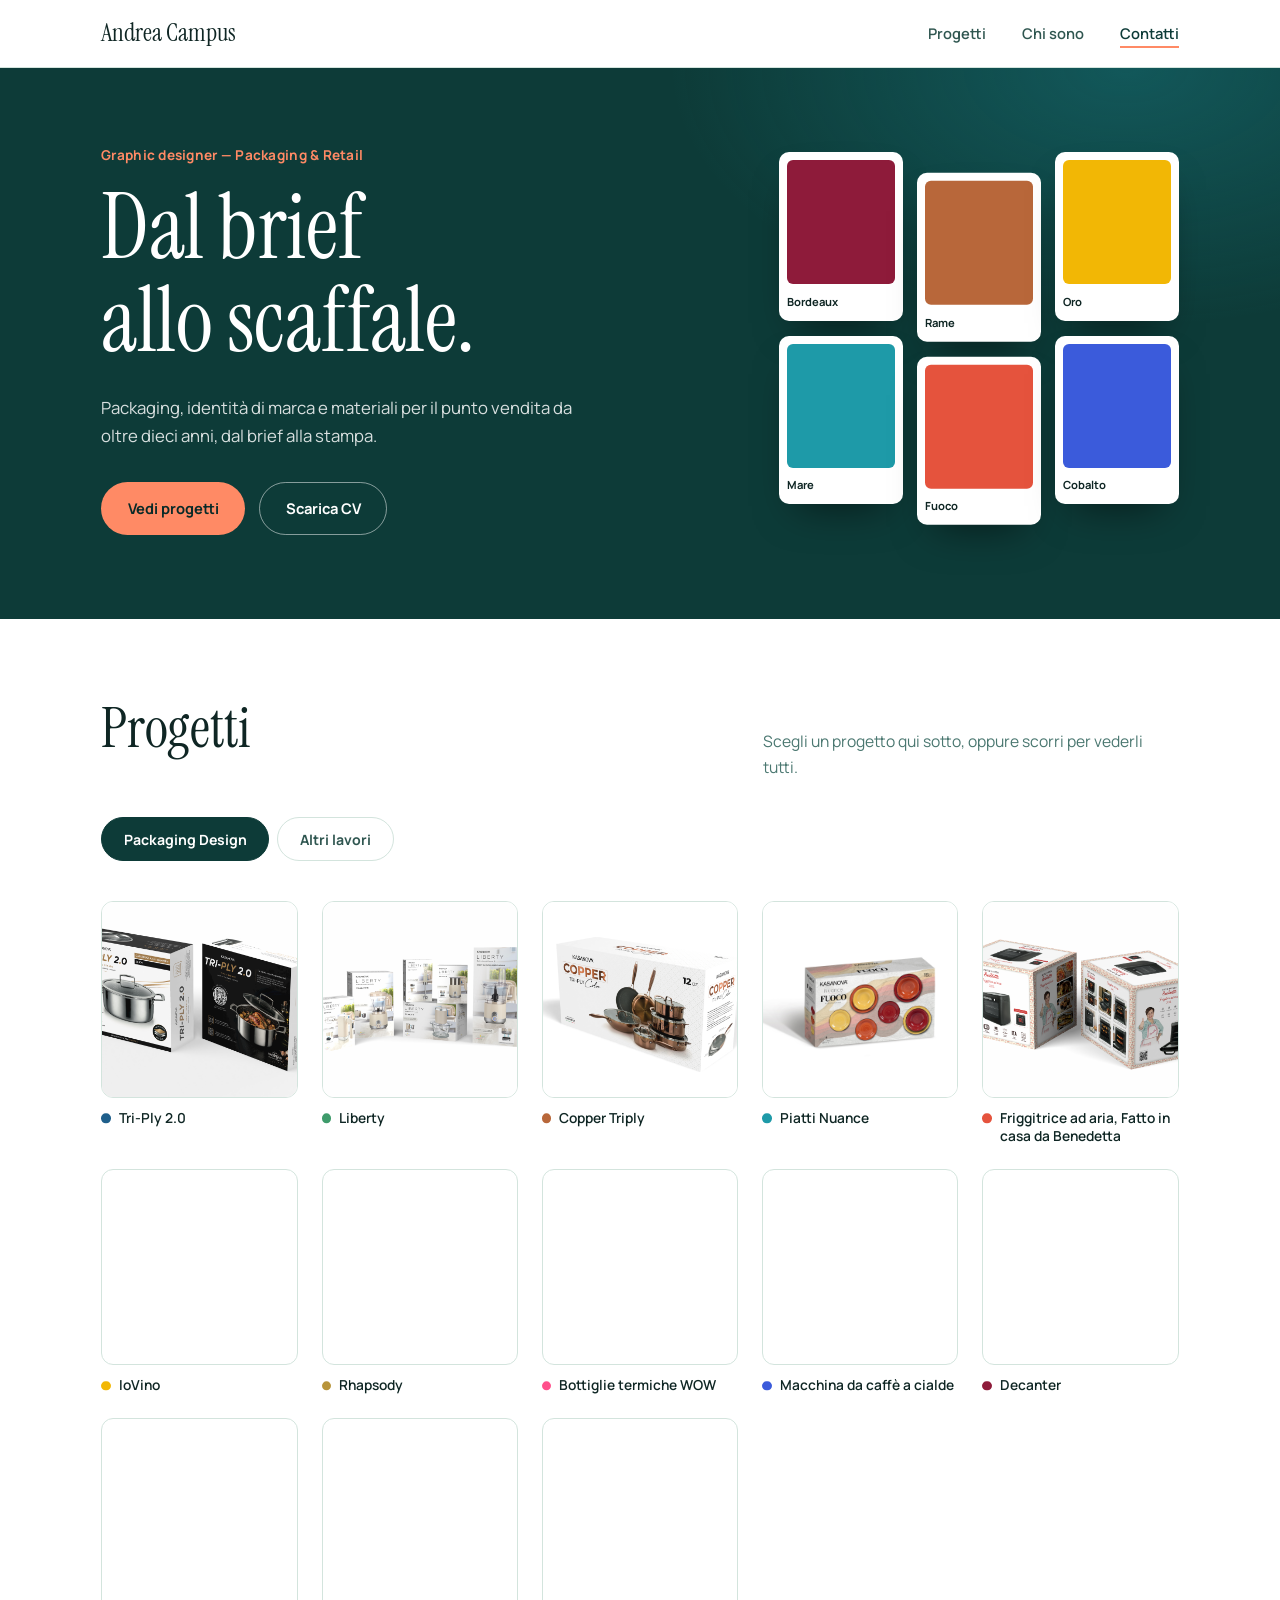
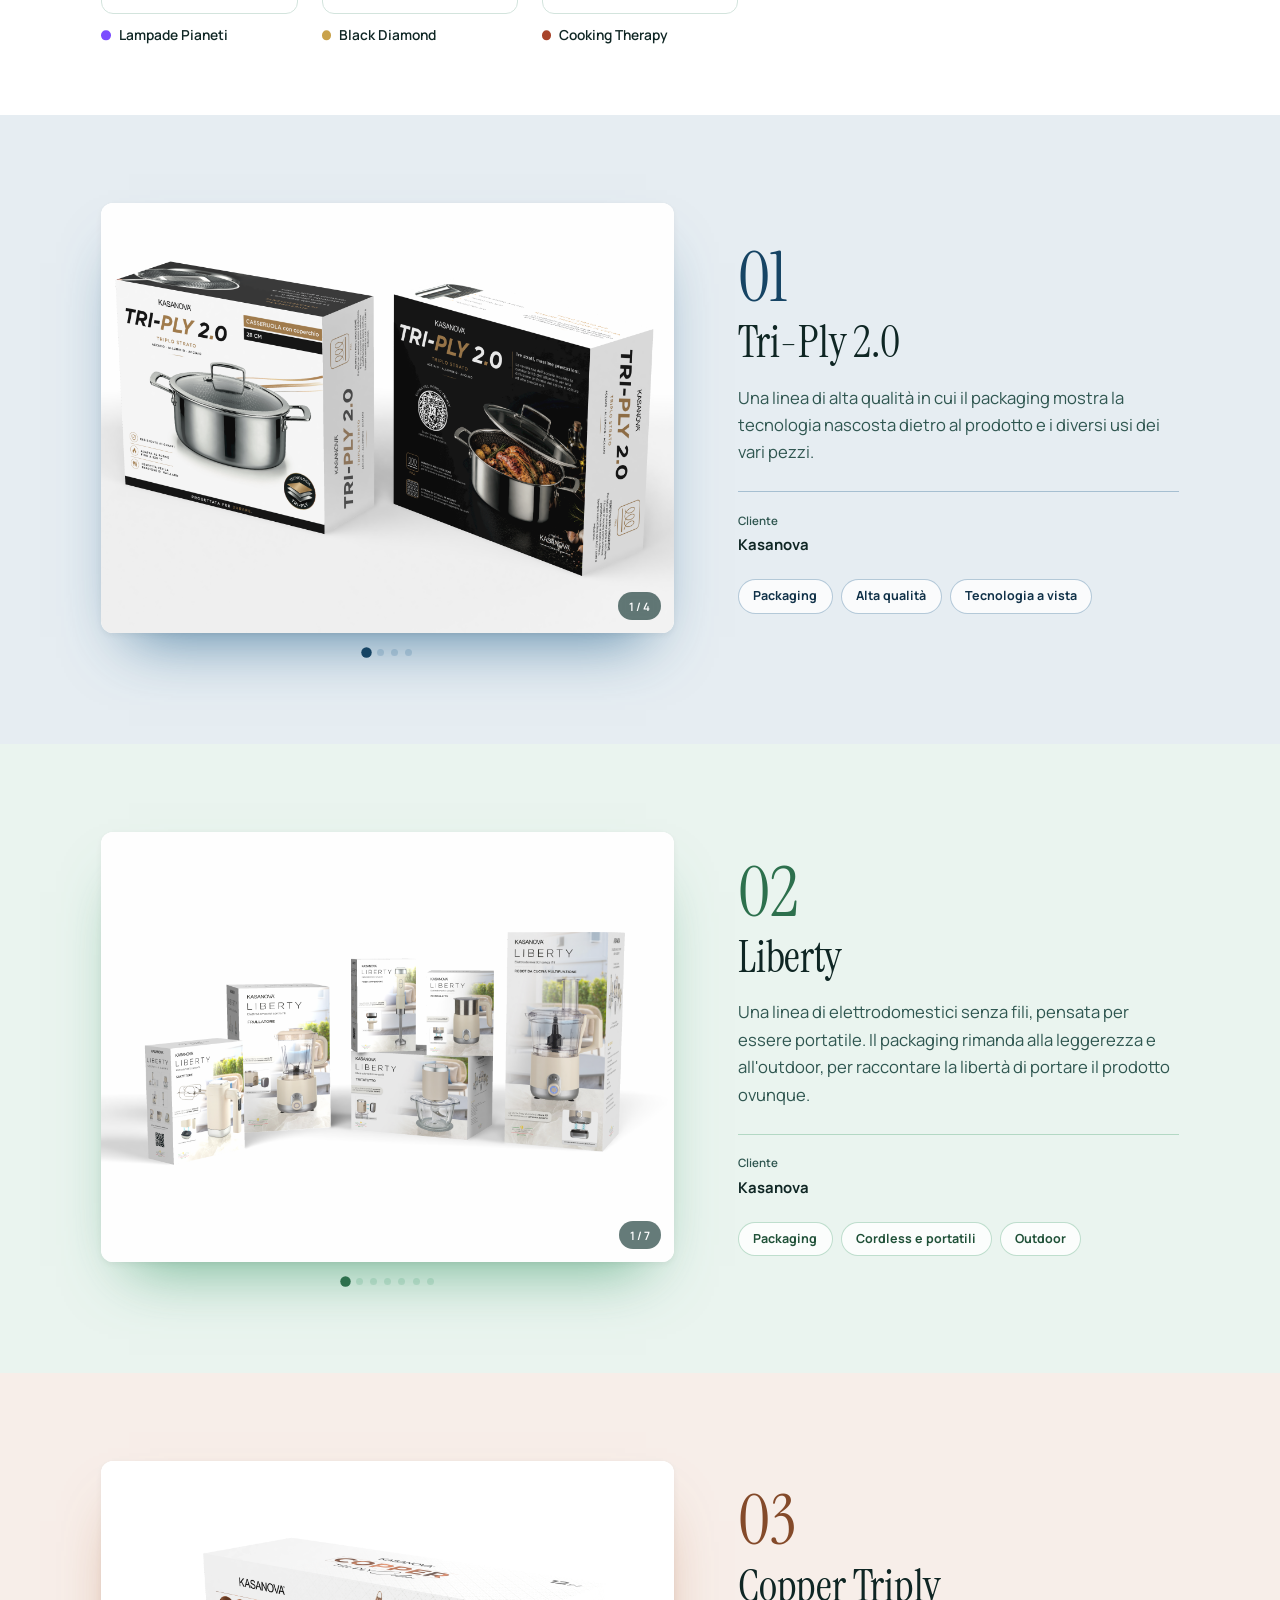
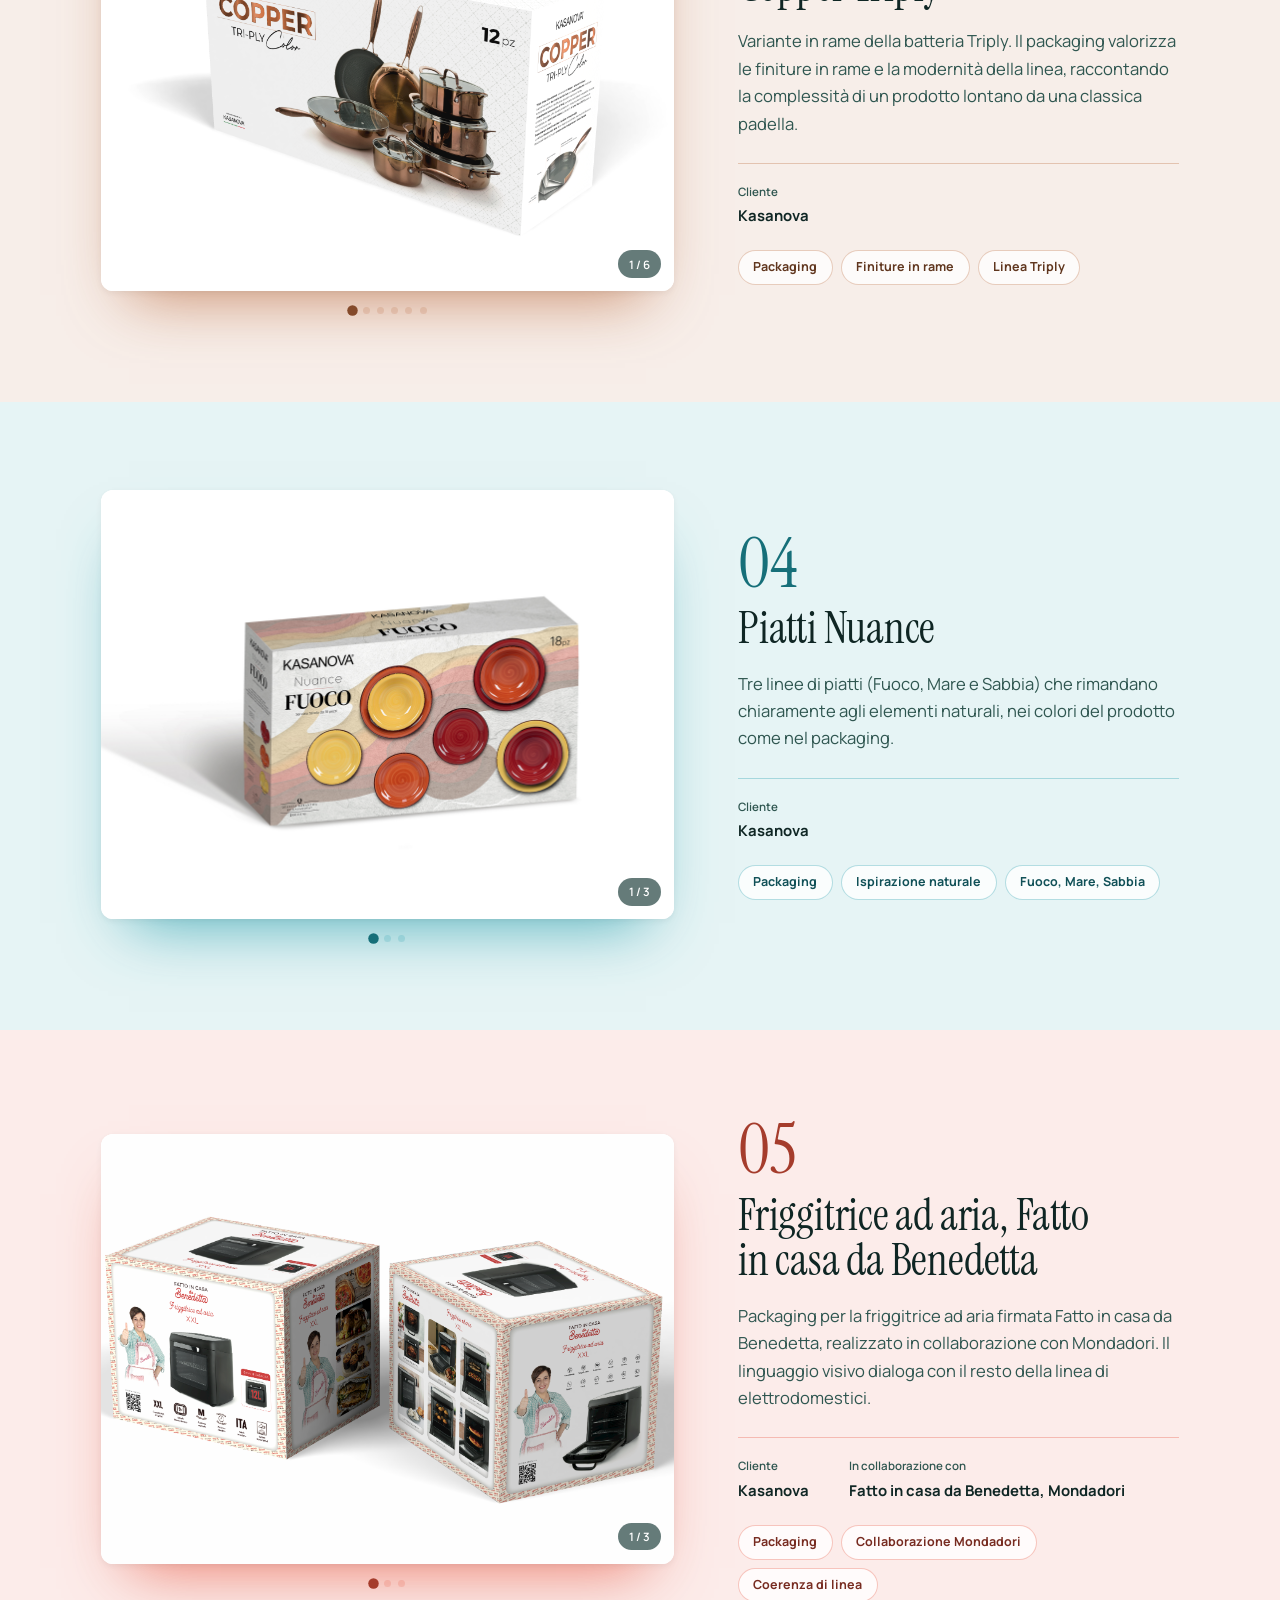
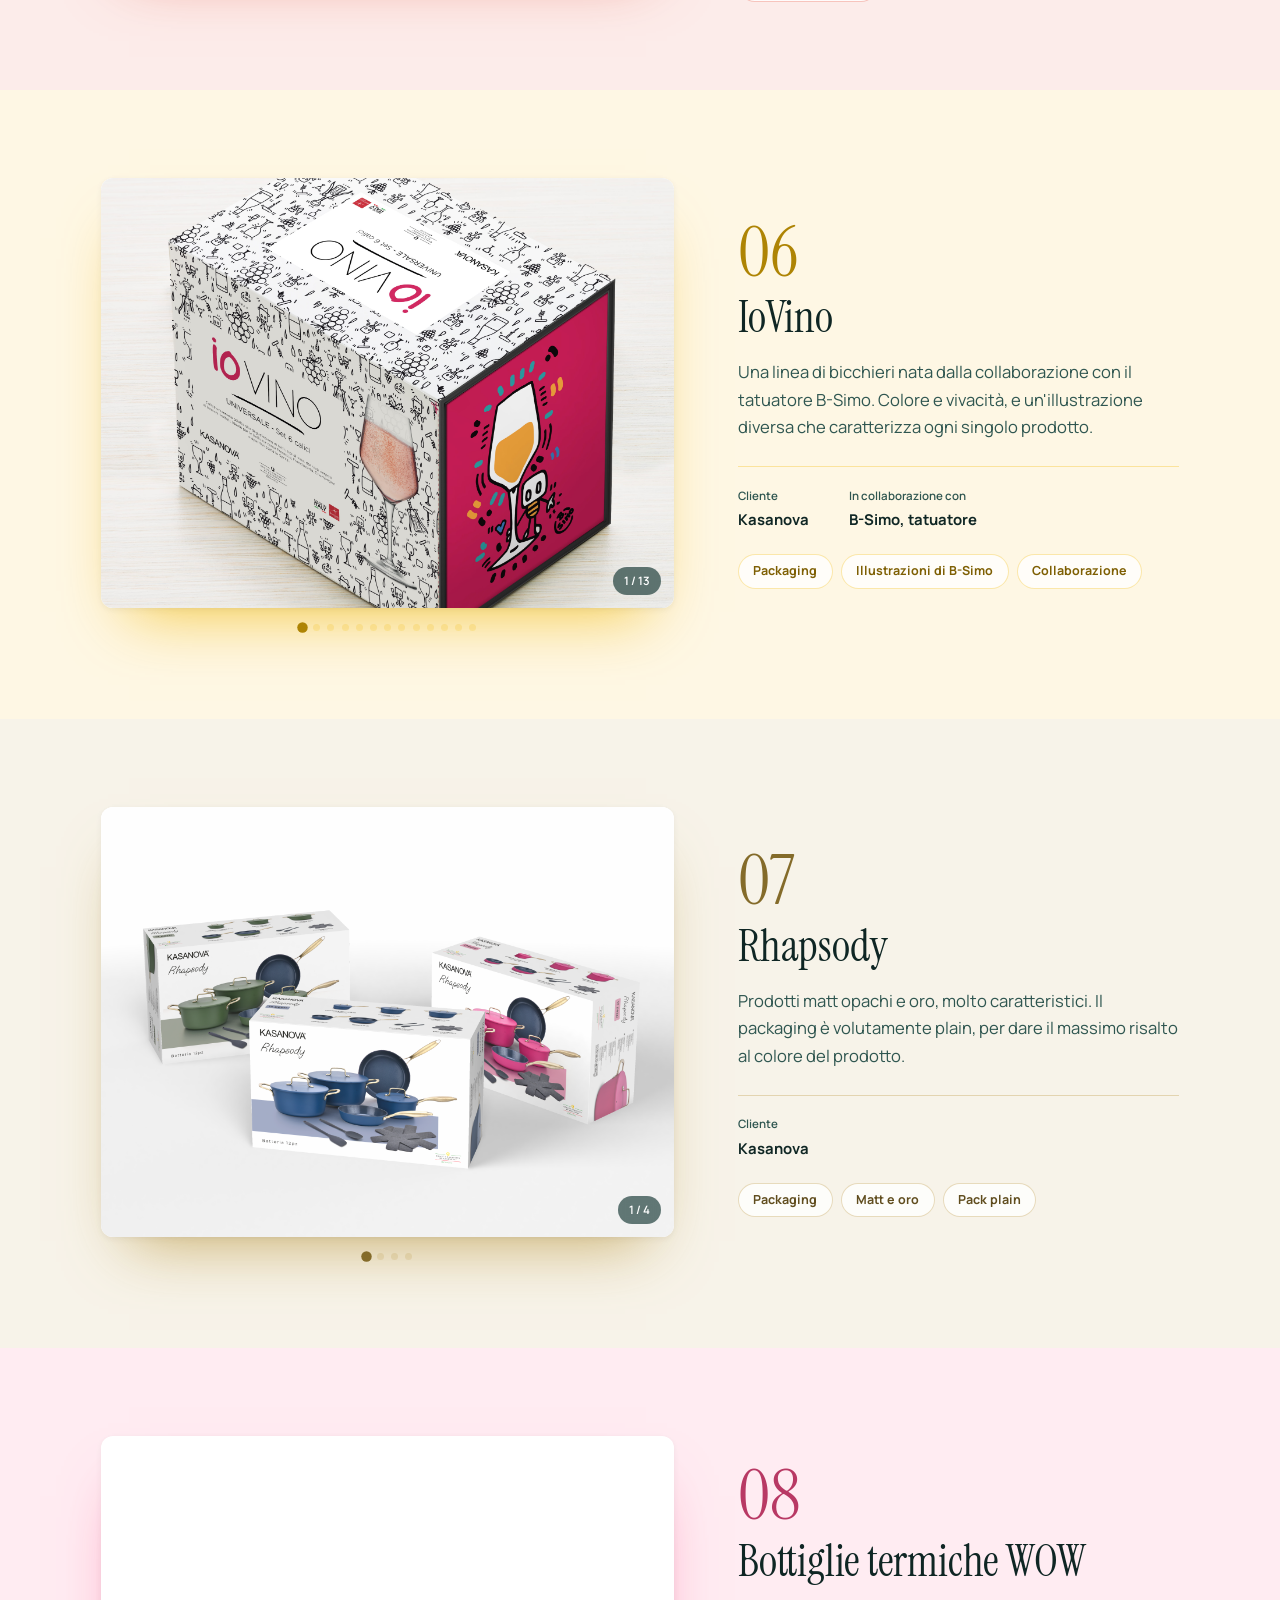
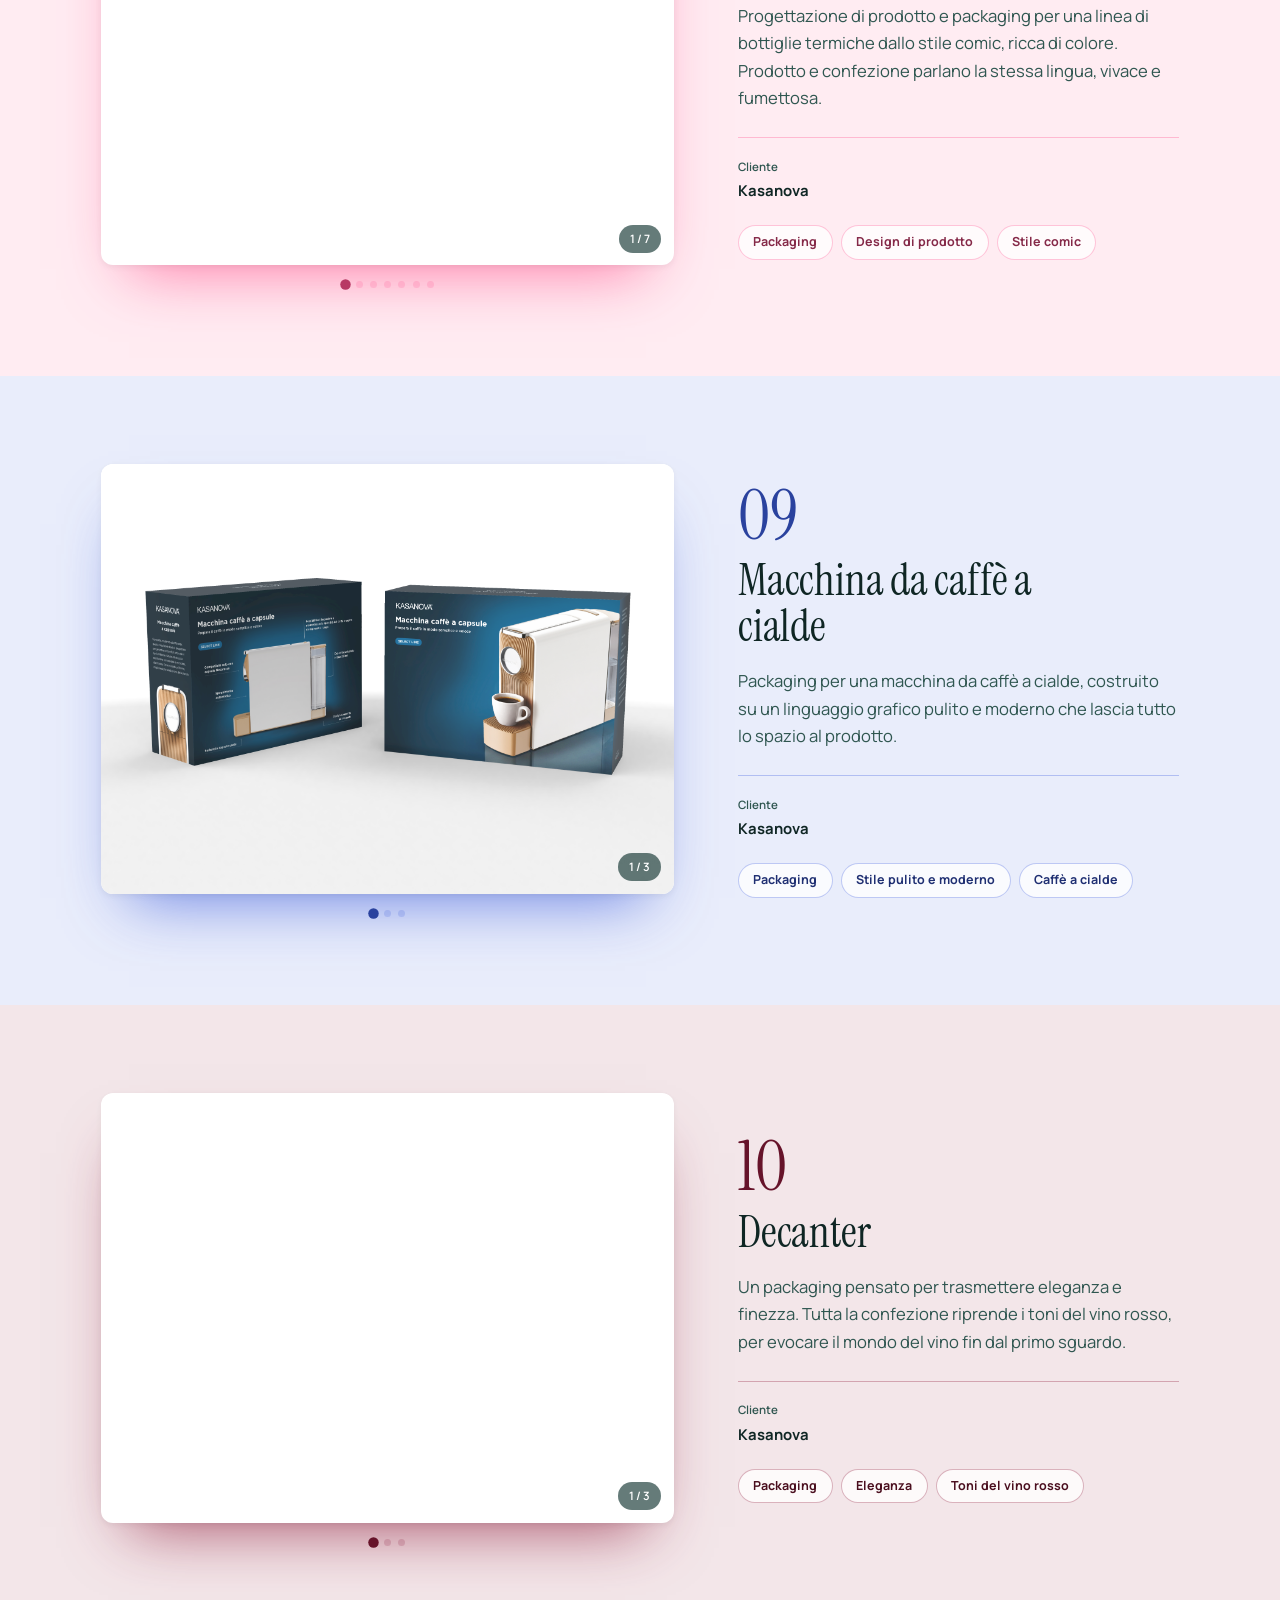
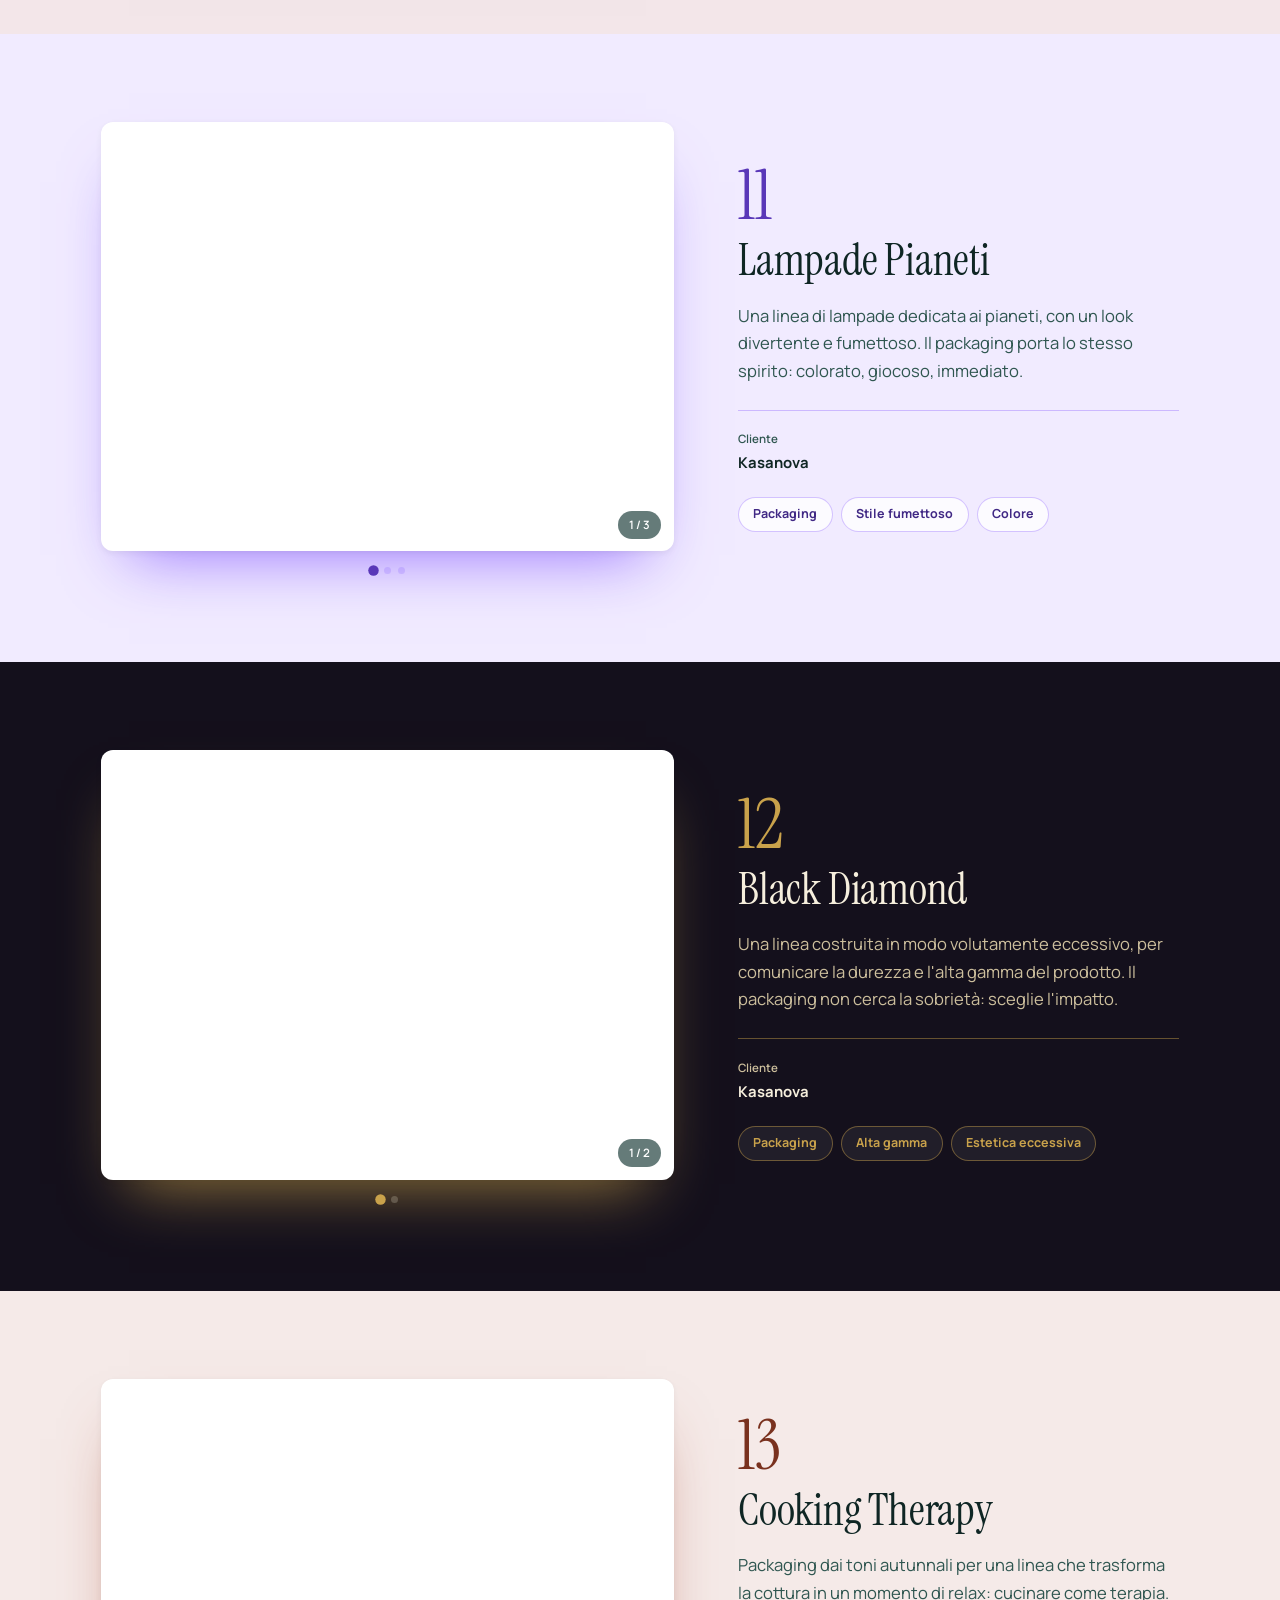
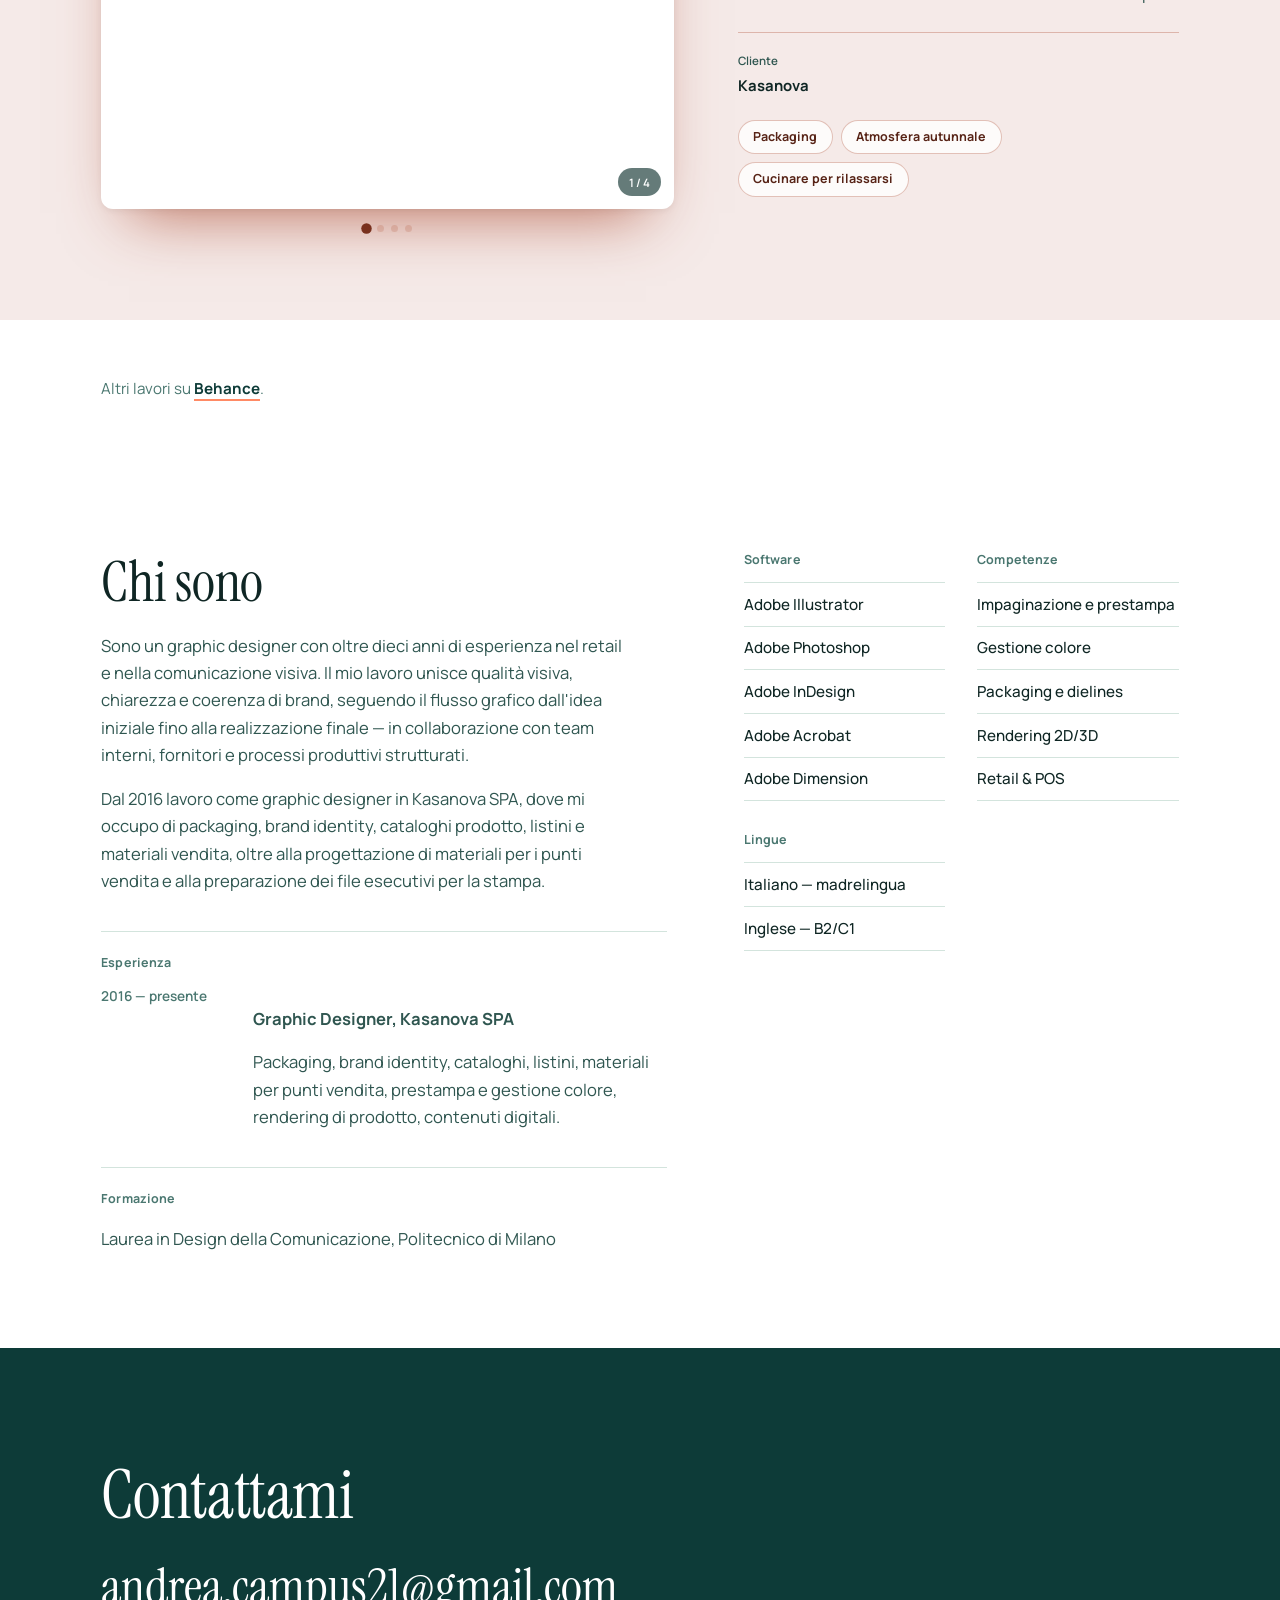
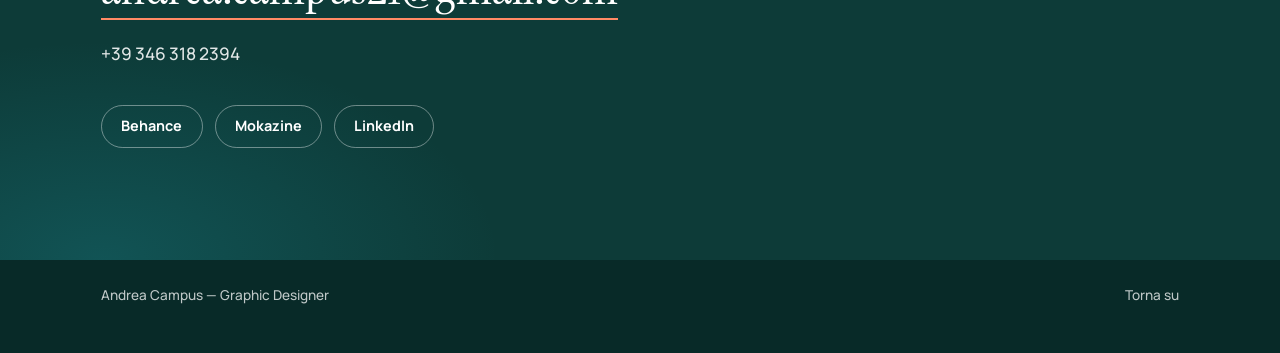
==== commit ec52dc54: "Add files via upload" ====
--- a/index.html
+++ b/index.html
@@ -9,125 +9,9 @@
 <link rel="preconnect" href="https://fonts.googleapis.com">
 <link rel="preconnect" href="https://fonts.gstatic.com" crossorigin>
 <meta name="theme-color" content="#0D3B38">
-<link href="https://fonts.googleapis.com/css2?family=Barlow:wght@400;500;600;700;800&amp;family=Barlow+Condensed:wght@400;500;600;700;800&amp;display=swap" rel="stylesheet">
+<link href="https://fonts.googleapis.com/css2?family=Instrument+Serif:ital@0;1&family=Manrope:wght@400;500;600;700&display=swap" rel="stylesheet">
 
 <link rel="stylesheet" href="styles.css">
-<style>
-/* === NUOVA HERO EDITORIALE / ANDREA CAMPUS === */
-.hero.hero--signature {
-  position: relative;
-  isolation: isolate;
-  overflow: hidden;
-  padding: clamp(4.25rem, 7.5vw, 7rem) var(--edge) clamp(2rem, 4vw, 3.2rem);
-  background: linear-gradient(128deg, #103e3a 0%, #0d3835 56%, #0a302e 100%);
-}
-.hero--signature::before {
-  content: "";
-  position: absolute;
-  pointer-events: none;
-  inset: -15% -15% auto auto;
-  width: 48rem;
-  height: 40rem;
-  background: radial-gradient(ellipse, rgba(36, 148, 147, .13), transparent 65%);
-  z-index: -1;
-}
-.hero--signature .hero-wrap {
-  display: grid;
-  grid-template-columns: minmax(0, 1.18fr) minmax(0, .82fr);
-  align-items: end;
-  gap: clamp(2.5rem, 5.5vw, 6rem);
-}
-.hero--signature .hero-kicker {
-  margin: 0 0 clamp(2rem, 4vw, 3.5rem);
-  color: var(--coral);
-  font-size: .78rem;
-  font-weight: 700;
-  letter-spacing: .12em;
-  text-transform: uppercase;
-}
-.hero-signature-name {
-  margin: 0;
-  color: #fff;
-  font-family: var(--font-display);
-  font-weight: 800;
-  font-size: clamp(5rem, 9.8vw, 8rem);
-  letter-spacing: -.028em;
-  line-height: .84;
-  text-transform: uppercase;
-}
-.hero-signature-name > span { display: block; }
-.hero-signature-dot { color: var(--coral); }
-.hero-signature-index {
-  margin-top: clamp(1.5rem, 3.6vw, 2.7rem);
-  color: rgba(255,255,255,.58);
-  font-size: .73rem;
-  font-weight: 700;
-  letter-spacing: .16em;
-  text-transform: uppercase;
-}
-.hero-signature-aside {
-  padding: 0 0 .35rem clamp(1.35rem, 2.5vw, 2.6rem);
-  border-left: 1px solid rgba(255,255,255,.28);
-}
-.hero-signature-eyebrow {
-  margin: 0 0 .9rem;
-  color: var(--coral);
-  font-size: .75rem;
-  font-weight: 700;
-  letter-spacing: .12em;
-  text-transform: uppercase;
-}
-.hero-signature-statement {
-  color: #fff;
-  font-family: var(--font-display);
-  font-weight: 700;
-  font-size: clamp(2.75rem, 3.8vw, 3.45rem);
-  letter-spacing: -.015em;
-  line-height: .98;
-}
-.hero--signature .hero-sub {
-  margin-top: 1.15rem;
-  max-width: 24rem;
-  color: rgba(255,255,255,.78);
-  line-height: 1.55;
-  font-size: 1rem;
-}
-.hero--signature .hero-actions { margin-top: 1.8rem; }
-.hero--signature .btn { white-space: nowrap; }
-.hero-signature-footer {
-  position: relative;
-  display: flex;
-  justify-content: space-between;
-  flex-wrap: wrap;
-  gap: .7rem 2rem;
-  margin-top: clamp(3rem, 6vw, 4.75rem);
-  padding-top: 1.15rem;
-  border-top: 1px solid rgba(255,255,255,.21);
-  color: rgba(255,255,255,.53);
-  font-size: .7rem;
-  font-weight: 600;
-  letter-spacing: .12em;
-  text-transform: uppercase;
-}
-@media (max-width: 860px) {
-  .hero--signature .hero-wrap { grid-template-columns: 1fr; gap: 3.2rem; }
-  .hero-signature-name { font-size: clamp(5rem, 13.7vw, 8.6rem); }
-  .hero-signature-aside {
-    border-left: 0;
-    border-top: 1px solid rgba(255,255,255,.28);
-    padding: 1.8rem 0 0;
-  }
-  .hero-signature-index { margin-top: 2rem; }
-  .hero-signature-footer { margin-top: 3rem; }
-}
-@media (max-width: 520px) {
-  .hero.hero--signature { padding-top: 3.5rem; padding-bottom: 1.8rem; }
-  .hero-signature-name { font-size: clamp(3.5rem, 18vw, 6rem); }
-  .hero--signature .hero-kicker { font-size: .71rem; letter-spacing: .08em; margin-bottom: 2rem; }
-  .hero-signature-statement { font-size: clamp(2.7rem, 11vw, 3.5rem); }
-  .hero-signature-footer { font-size: .62rem; letter-spacing: .08em; }
-}
-</style>
 </head>
 
 <body>
@@ -153,36 +37,32 @@
 
 <main id="top">
 
-<!-- ---------- HERO EDITORIALE: NOME E COGNOME ---------- -->
-<section class="hero hero--signature">
-  <div class="hero-wrap">
-    <div class="hero-signature-main">
-      <p class="hero-kicker">Graphic designer — Packaging &amp; Retail</p>
-      <h1 class="hero-signature-name">
-        <span>Andrea</span>
-        <span>Campus<span class="hero-signature-dot">.</span></span>
-      </h1>
-      <p class="hero-signature-index">Portfolio personale / 2026</p>
-    </div>
-
-    <div class="hero-signature-aside">
-      <p class="hero-signature-eyebrow">Design dal concept all'esecutivo</p>
-      <h2 class="hero-signature-statement">Dall'idea<br>al progetto.</h2>
-      <p class="hero-sub">Graphic design, packaging e comunicazione visiva.</p>
-      <div class="hero-actions">
-        <a href="#progetti" class="btn btn-primary">Vedi progetti</a>
-        <a href="./assets/CV_Andrea Campus_26.pdf"
-           class="btn btn-ghost"
-           download="CV_Andrea Campus_26.pdf">Scarica CV</a>
-      </div>
-    </div>
-  </div>
-  <div class="hero-signature-footer" aria-hidden="true">
-    <span>Identità visiva</span>
-    <span>Packaging design</span>
-    <span>Comunicazione retail</span>
-  </div>
-</section>
+  <!-- ---------- HERO COMPATTA ---------- -->
+  <section class="hero">
+    <div class="hero-wrap">
+      <div class="hero-inner">
+        <p class="hero-kicker">Graphic designer — Packaging &amp; Retail</p>
+        <h1 class="hero-title">
+          <span class="line">Dal brief</span>
+          <span class="line">allo scaffale.</span>
+        </h1>
+        <p class="hero-sub">Packaging, identità di marca e materiali per il punto vendita da oltre dieci anni, dal brief alla stampa.</p>
+        <div class="hero-actions">
+          <a href="#progetti" class="btn btn-primary">Vedi progetti</a>
+          <a href="assets/CV-Andrea-Campus.pdf" class="btn btn-ghost" download>Scarica CV</a>
+        </div>
+      </div>
+
+      <div class="chips" aria-hidden="true">
+        <div class="chip" style="--sw: #8E1B3A;"><span class="chip-name">Bordeaux</span></div>
+        <div class="chip" style="--sw: #B8673A;"><span class="chip-name">Rame</span></div>
+        <div class="chip" style="--sw: #F2B705;"><span class="chip-name">Oro</span></div>
+        <div class="chip" style="--sw: #1E9AA8;"><span class="chip-name">Mare</span></div>
+        <div class="chip" style="--sw: #E5533D;"><span class="chip-name">Fuoco</span></div>
+        <div class="chip" style="--sw: #3B5BDB;"><span class="chip-name">Cobalto</span></div>
+      </div>
+    </div>
+  </section>
 
   <!-- ---------- PROGETTI ---------- -->
   <section class="progetti" id="progetti">
@@ -309,7 +189,7 @@
       </li>
 
       <li>
-        <a href="https://www.linkedin.com/in/andrea-campus-a435b1107/" target="_blank" rel="noopener">LinkedIn</a>
+        <a href="#" target="_blank" rel="noopener">LinkedIn</a>
       </li>
     </ul>
   </section>
@@ -319,6 +199,7 @@
 <footer class="site-footer">
   <p>Andrea Campus — Graphic Designer</p>
   <a href="#top">Torna su</a>
+  <span id="contatore" class="contatore" aria-hidden="true"></span>
 </footer>
 
 <!-- ---------- VISUALIZZATORE A SCHERMO INTERO ---------- -->
--- a/styles.css
+++ b/styles.css
@@ -6,11 +6,11 @@
   --forest: #0D3B38;
   --forest-deep: #082A28;
 
-  /* Testi neutri, meno verdi e piu leggibili */
-  --ink: #202626;
-  --ink-soft: #505957;
-  --muted: #737D79;
-  --line: #DDE2DF;
+  /* Testi: verdi molto scuri, mai grigi neutri */
+  --ink: #0F2624;
+  --ink-soft: #2F5650;
+  --muted: #4A7770;
+  --line: #D3E4DD;
 
   --paper: #FFFFFF;
 
@@ -18,8 +18,8 @@
   --coral: #FF8A65;
   --coral-deep: #D9482A;
 
-  --font-display: "Barlow Condensed", "Arial Narrow", sans-serif;
-  --font-body: "Barlow", Arial, sans-serif;
+  --font-display: "Instrument Serif", "Times New Roman", serif;
+  --font-body: "Manrope", system-ui, -apple-system, sans-serif;
 
   --gutter: clamp(1.25rem, 4vw, 3.5rem);
   --max: 1180px;
@@ -39,12 +39,7 @@
 
 html {
   scroll-behavior: smooth;
-  scroll-padding-top: var(--header-h);
-  scroll-snap-type: none;
-}
-
-@media (min-width: 861px) and (prefers-reduced-motion: no-preference) {
-  html { scroll-snap-type: y proximity; }
+  scroll-snap-type: y proximity;
 }
 
 @media (prefers-reduced-motion: reduce) {
@@ -64,10 +59,10 @@
 
 h1, h2, h3, h4 {
   font-family: var(--font-display);
-  font-weight: 600;
+  font-weight: 400;
   line-height: 1.05;
   margin: 0;
-  letter-spacing: -0.01em;
+  letter-spacing: -0.005em;
 }
 
 p { margin: 0; }
@@ -106,7 +101,7 @@
   justify-content: space-between;
 }
 
-.nav-name { font-family: var(--font-display); font-size: 1.65rem; font-weight: 700; line-height: 1; }
+.nav-name { font-family: var(--font-display); font-size: 1.55rem; line-height: 1; }
 
 .nav-links { display: flex; gap: 2.25rem; }
 .nav-links a { font-size: 0.92rem; font-weight: 600; color: var(--ink-soft); position: relative; padding-bottom: 3px; }
@@ -313,16 +308,13 @@
 
   background: var(--tint);
   color: var(--text);
-  /* Una scheda alla volta, con piu spazio alle fotografie */
-  min-height: calc(100svh - var(--header-h));
-  padding: clamp(1.75rem, 3.2vw, 3.25rem) clamp(1.5rem, 4vw, 5rem);
+  padding: clamp(3rem, 7vw, 5.5rem) var(--edge);
   display: grid;
-  grid-template-columns: minmax(0, 1.65fr) minmax(0, 1fr);
-  gap: clamp(1.75rem, 4vw, 4.5rem);
+  grid-template-columns: 1.3fr 1fr;
+  gap: clamp(2rem, 5vw, 4.5rem);
   align-items: center;
-  scroll-margin-top: 0;
+  scroll-margin-top: var(--header-h);
   scroll-snap-align: start;
-  scroll-snap-stop: always;
 }
 
 /* Variante scura, per i progetti che lo meritano (es. Black Diamond) */
@@ -343,7 +335,6 @@
 .progetto-frame {
   position: relative;
   aspect-ratio: 4 / 3;
-  max-height: calc(100svh - var(--header-h) - 140px);
   background: #fff;
   border-radius: var(--radius);
   overflow: hidden;
@@ -518,13 +509,29 @@
 .contact-links a:hover { background: #fff; color: var(--forest); border-color: #fff; }
 
 .site-footer {
+  position: relative;
   background: var(--forest-deep);
   color: rgba(255, 255, 255, 0.74);
-  padding: 1.5rem var(--edge) 2rem;
+  padding: 1.5rem var(--edge) 2.9rem;
   display: flex; justify-content: space-between; gap: 1rem; flex-wrap: wrap;
   font-size: 0.85rem; font-weight: 500;
 }
 .site-footer a:hover { color: var(--coral); }
+
+/* Contatore visite: solo un numero, quasi invisibile, nell'angolo in basso */
+.contatore {
+  position: absolute;
+  right: var(--edge);
+  bottom: 0.8rem;
+  font-size: 0.66rem;
+  font-weight: 500;
+  letter-spacing: 0.04em;
+  font-variant-numeric: tabular-nums;
+  color: rgba(255, 255, 255, 0.3);
+  pointer-events: none;
+  user-select: none;
+}
+.contatore:empty { display: none; }
 
 /* =========================================================
    VISUALIZZATORE A SCHERMO INTERO
@@ -555,7 +562,7 @@
 
 .lightbox-close, .lightbox-arrow {
   position: fixed; z-index: 1001; display: flex; align-items: center; justify-content: center;
-  border: 0; color: #fff; cursor: pointer; font-family: var(--font-body);
+  border: 0; color: #fff; cursor: pointer; font-family: Arial, sans-serif;
   transition: background 0.2s ease, transform 0.2s ease;
 }
 .lightbox-close { top: 1.1rem; right: 1.4rem; width: 46px; height: 46px; border-radius: 50%; background: rgba(255, 255, 255, 0.14); font-size: 30px; }
@@ -574,9 +581,7 @@
 @media (max-width: 860px) {
   .hero-wrap { grid-template-columns: 1fr; }
   .chips { justify-self: start; max-width: 22rem; }
-  /* Mobile: altezza naturale per non troncare testi o fotografie */
-  .progetto { grid-template-columns: 1fr; min-height: 0; padding: clamp(2.5rem, 6vw, 4rem) var(--gutter); scroll-snap-align: none; }
-  .progetto-frame { max-height: none; }
+  .progetto { grid-template-columns: 1fr; }
   .about-grid { grid-template-columns: 1fr; }
 }
 
@@ -609,12 +614,3 @@
   .lightbox-prev { left: 0.4rem; }
   .lightbox-next { right: 0.4rem; }
 }
-/* Schermi desktop bassi: il testo deve rimanere sempre accessibile. */
-@media (min-width: 861px) and (max-height: 600px) {
-  .progetto { padding-top: 1.25rem; padding-bottom: 1.25rem; }
-  .progetto-frame { max-height: calc(100svh - var(--header-h) - 95px); }
-  .progetto-info h3 { font-size: clamp(1.7rem, 3vw, 2.7rem); }
-  .case-summary { margin-top: .65rem; }
-  .case-tags { margin-top: .7rem; }
-  .progetto-meta { margin-top: .8rem; padding-top: .75rem; }
-}
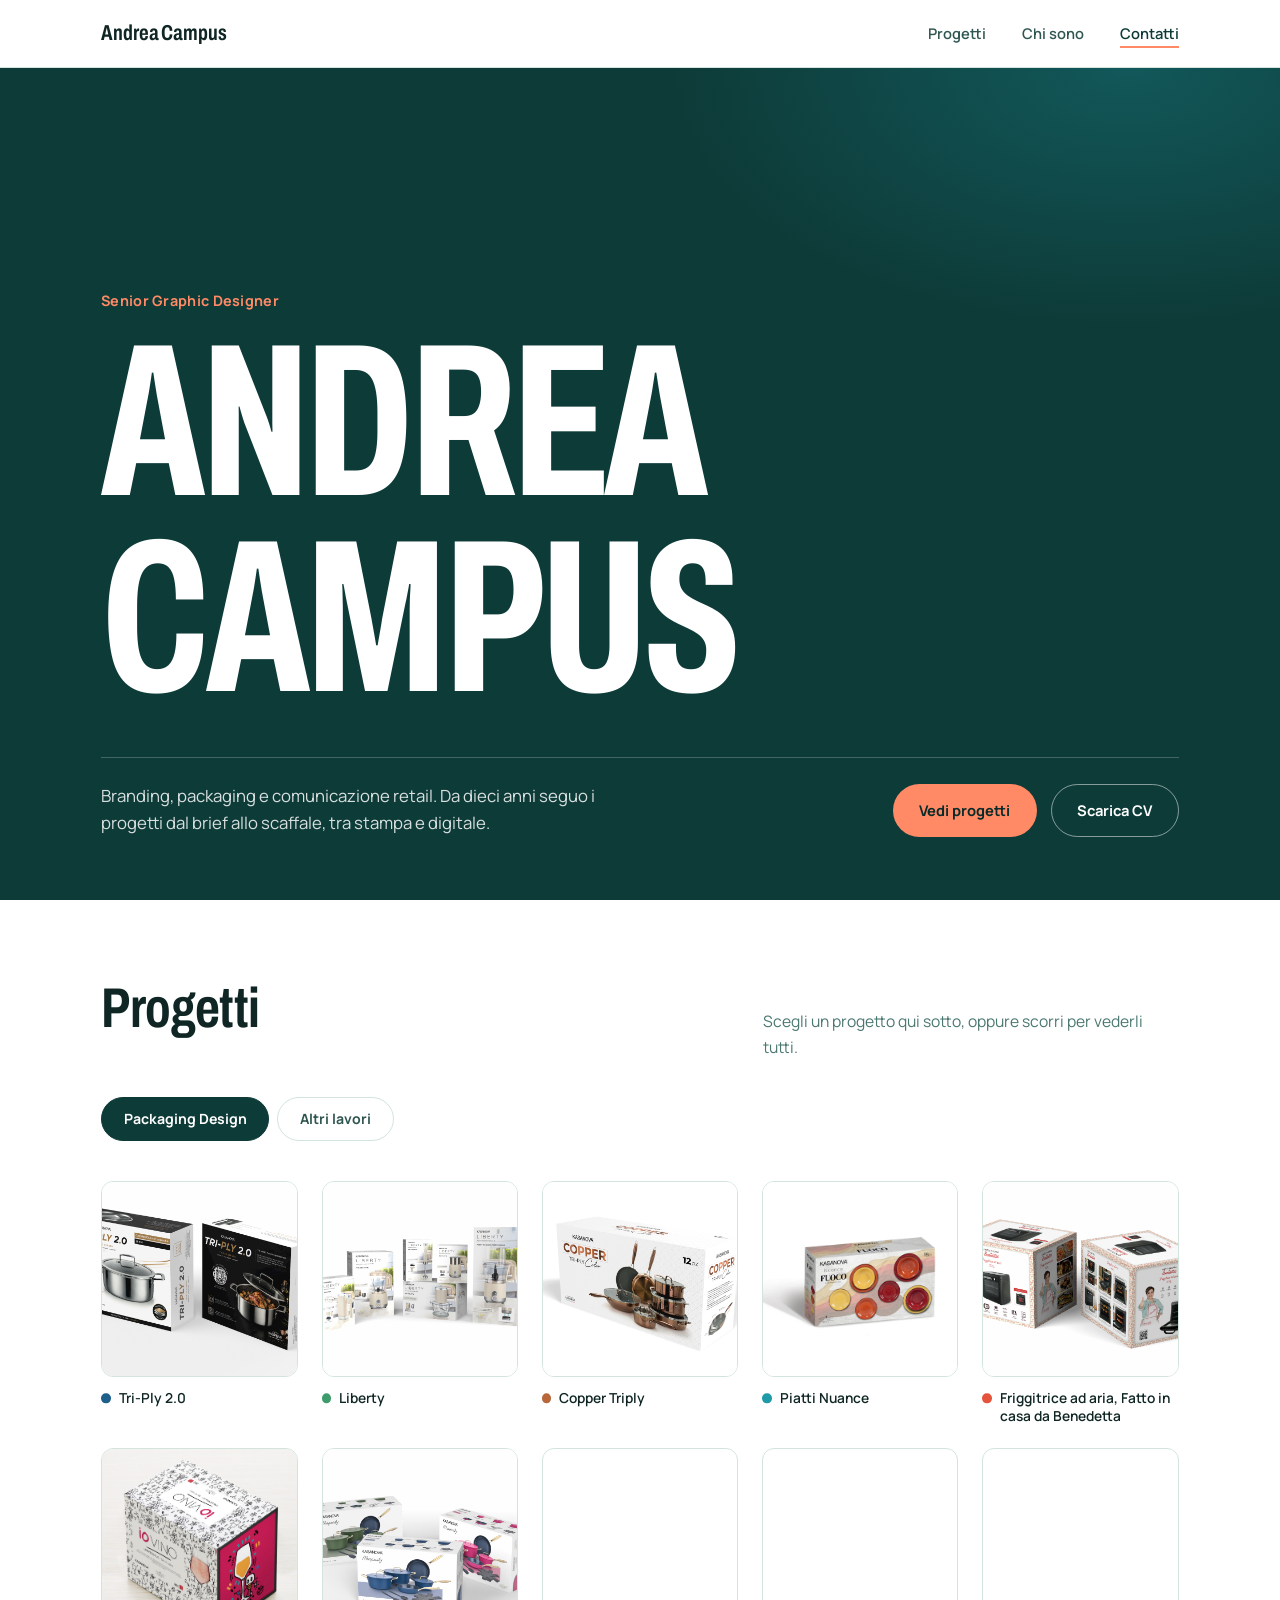
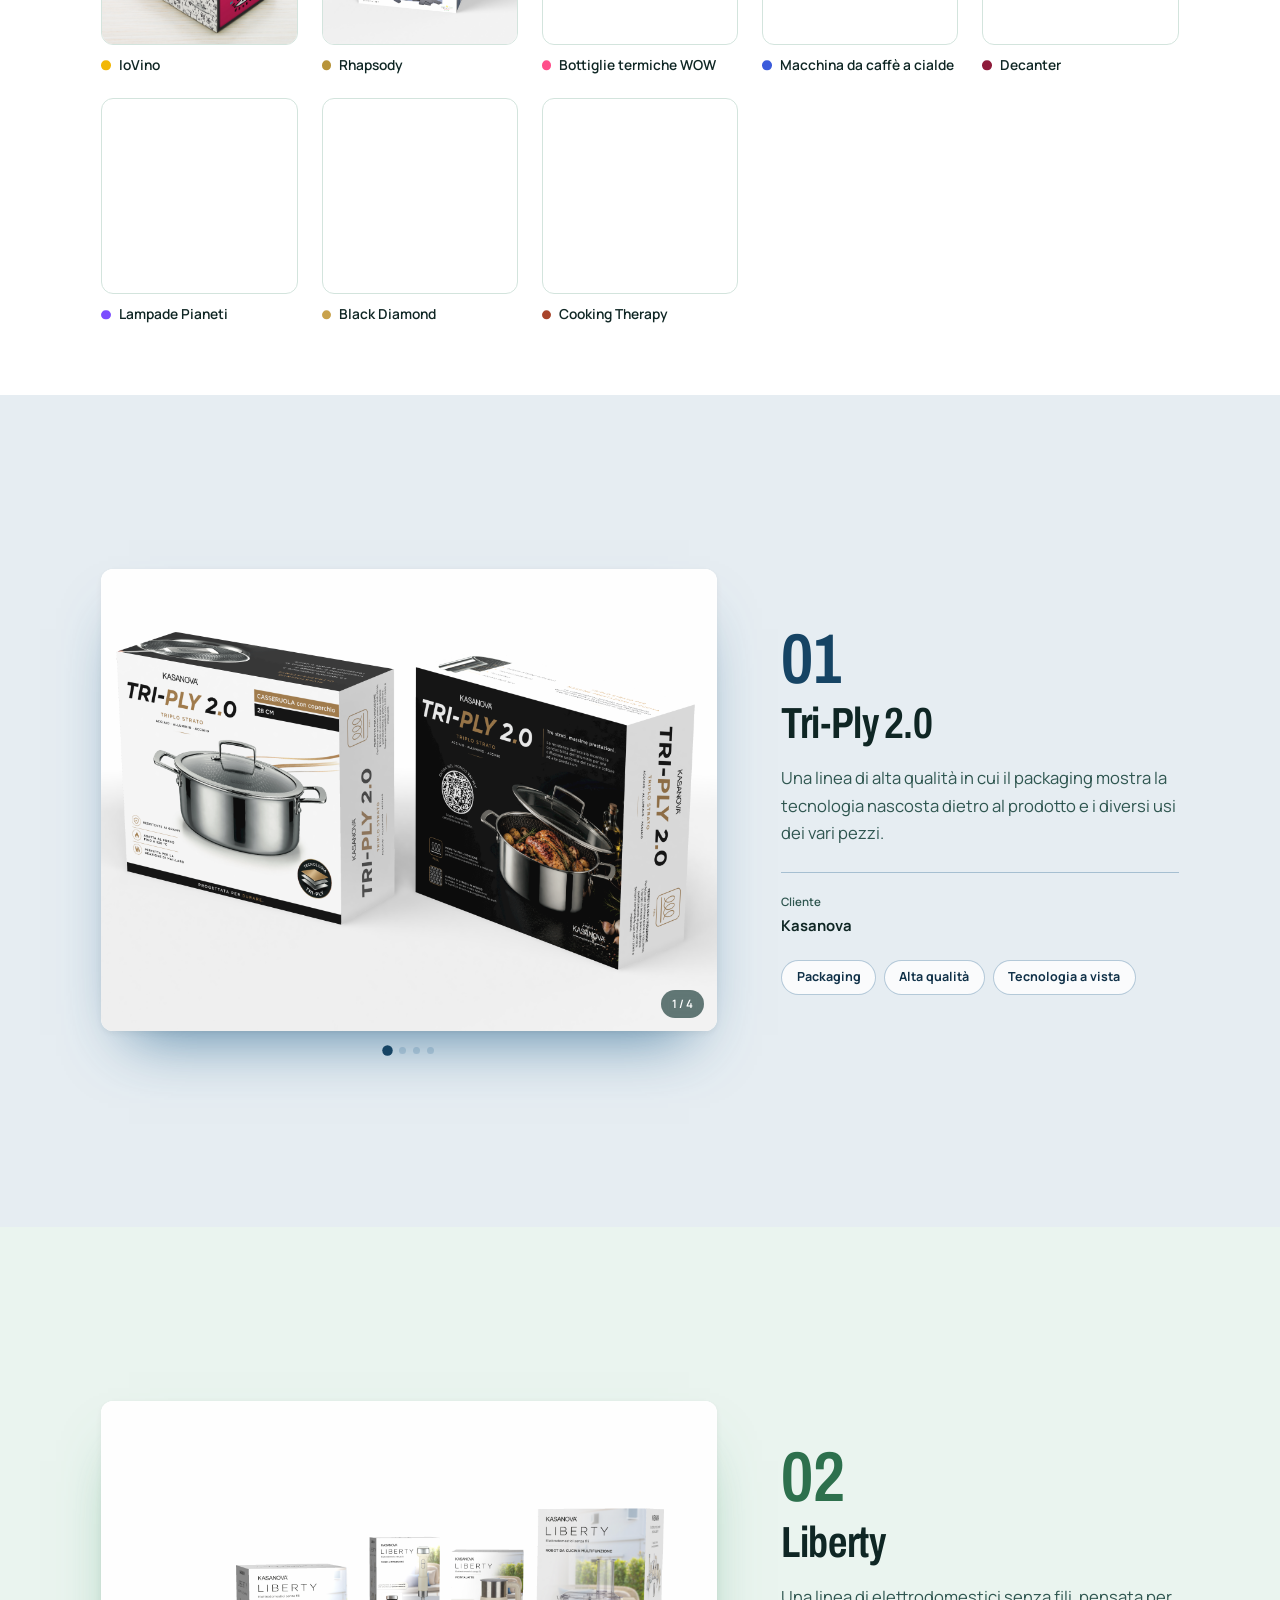
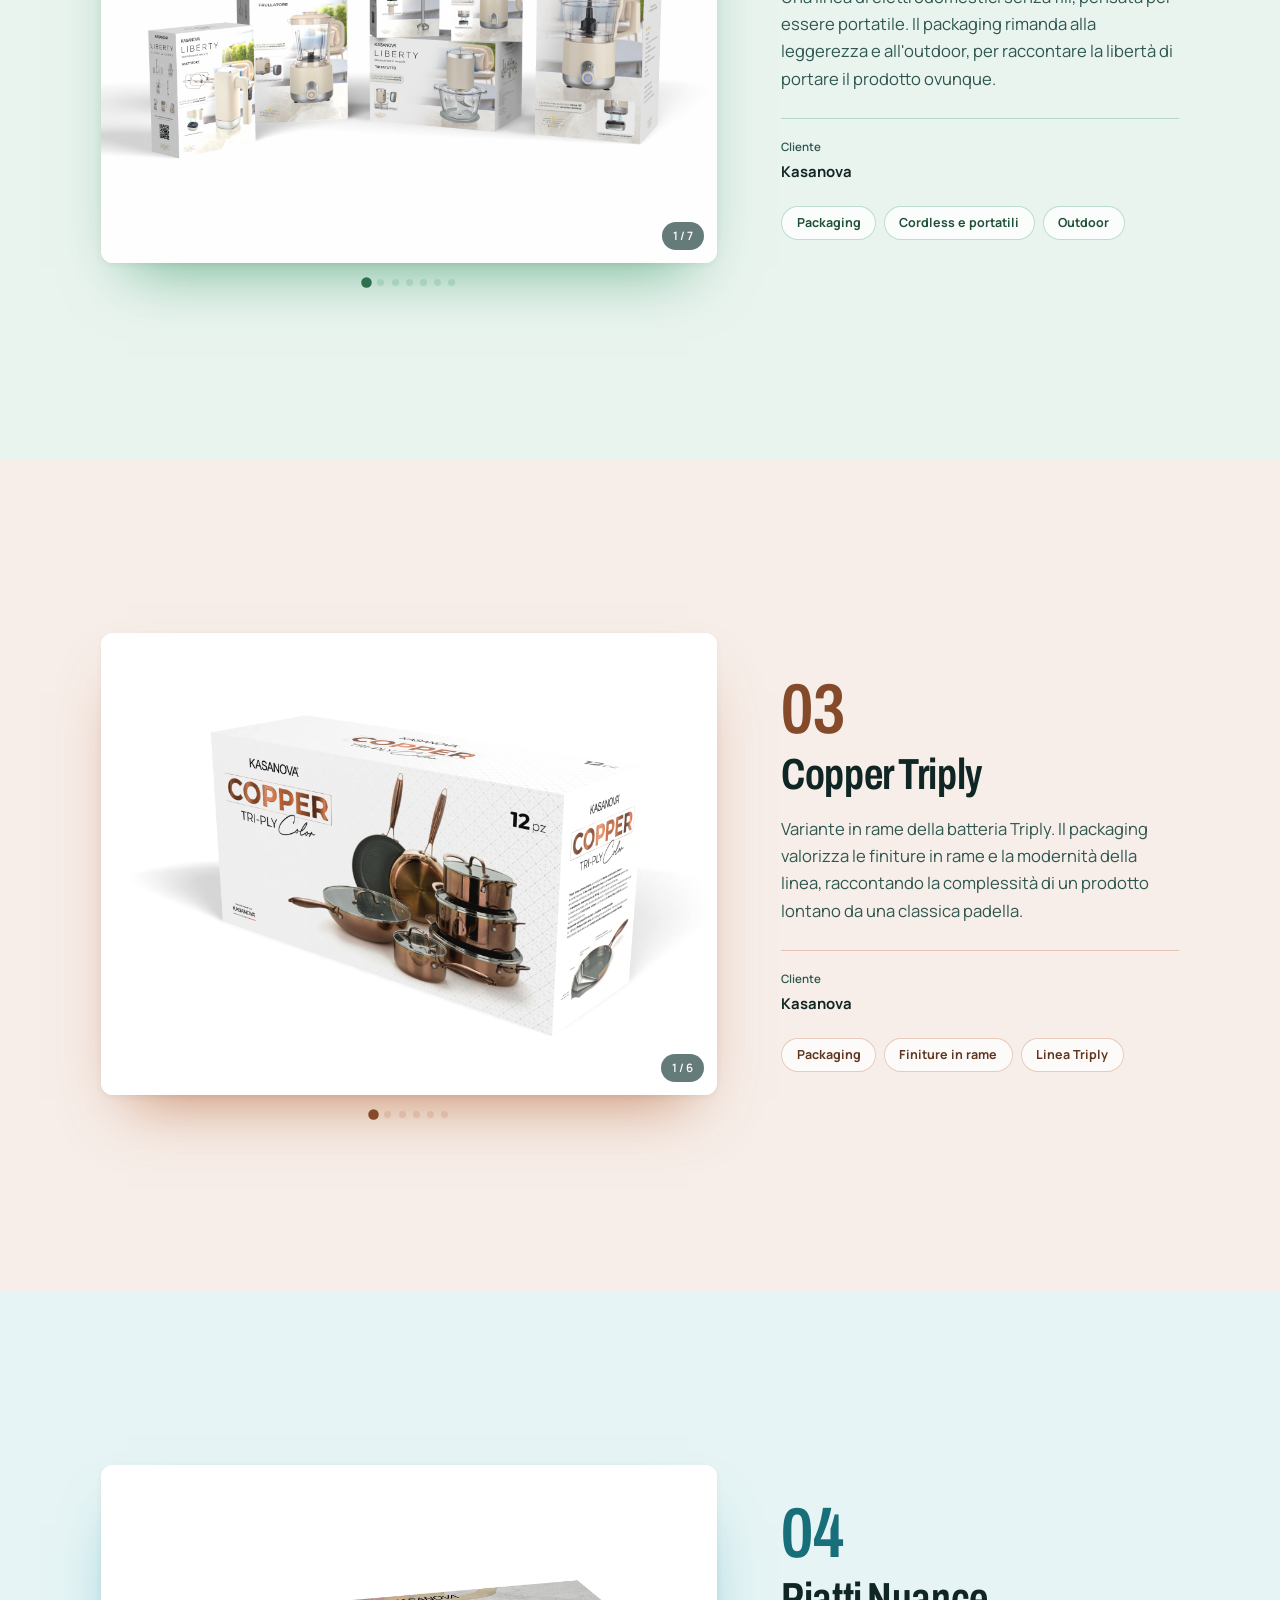
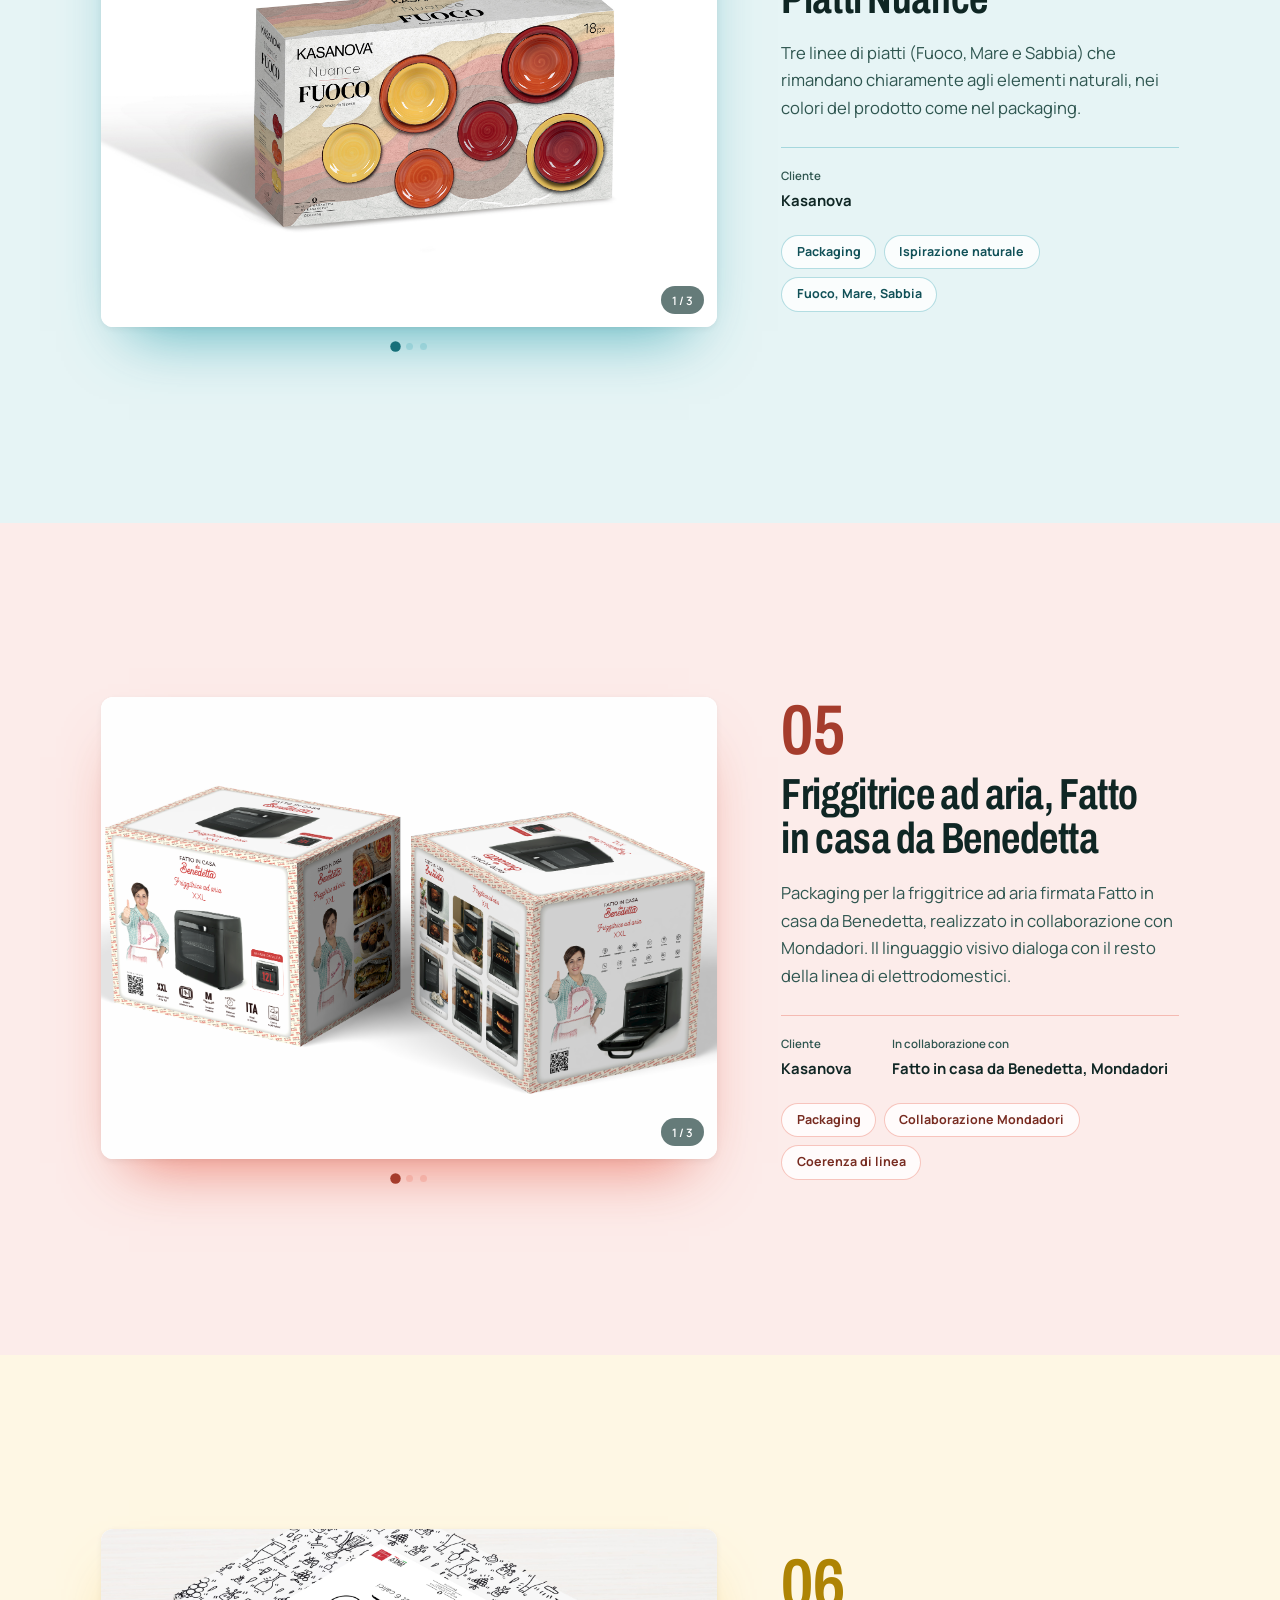
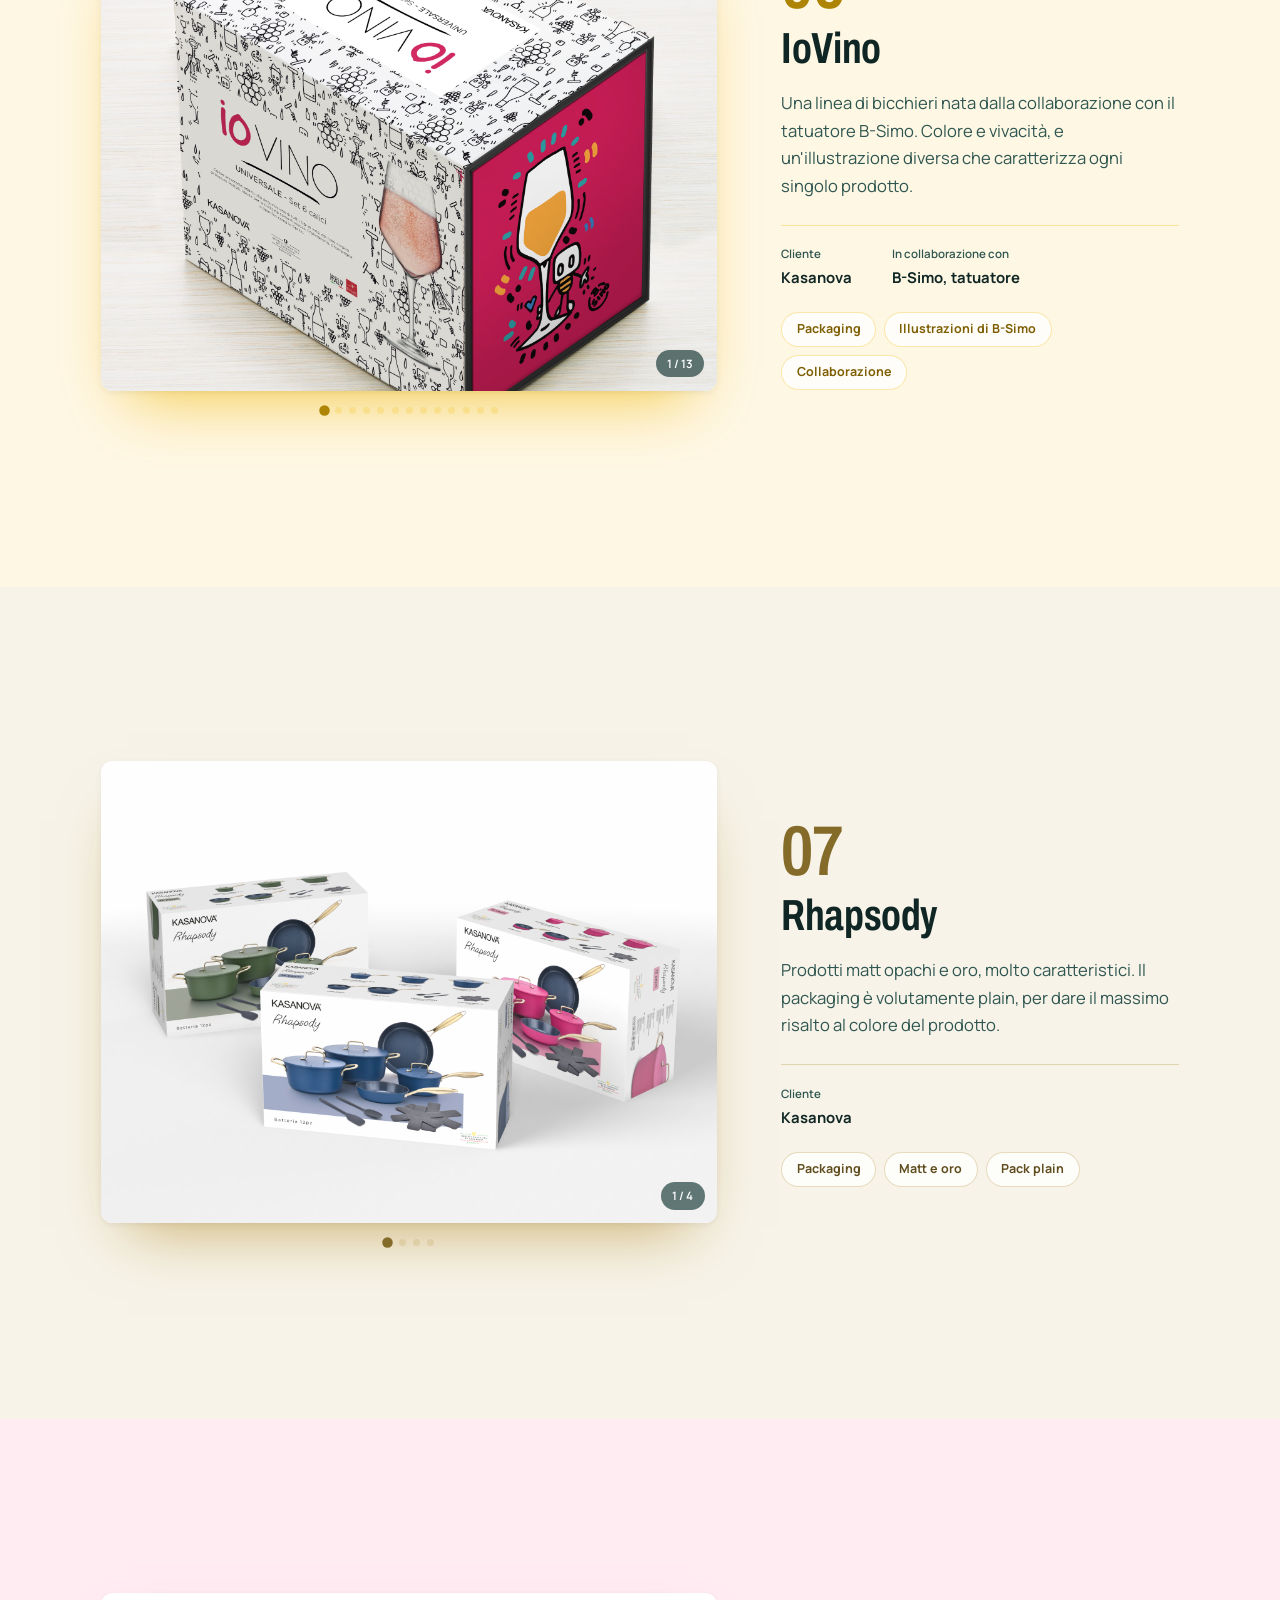
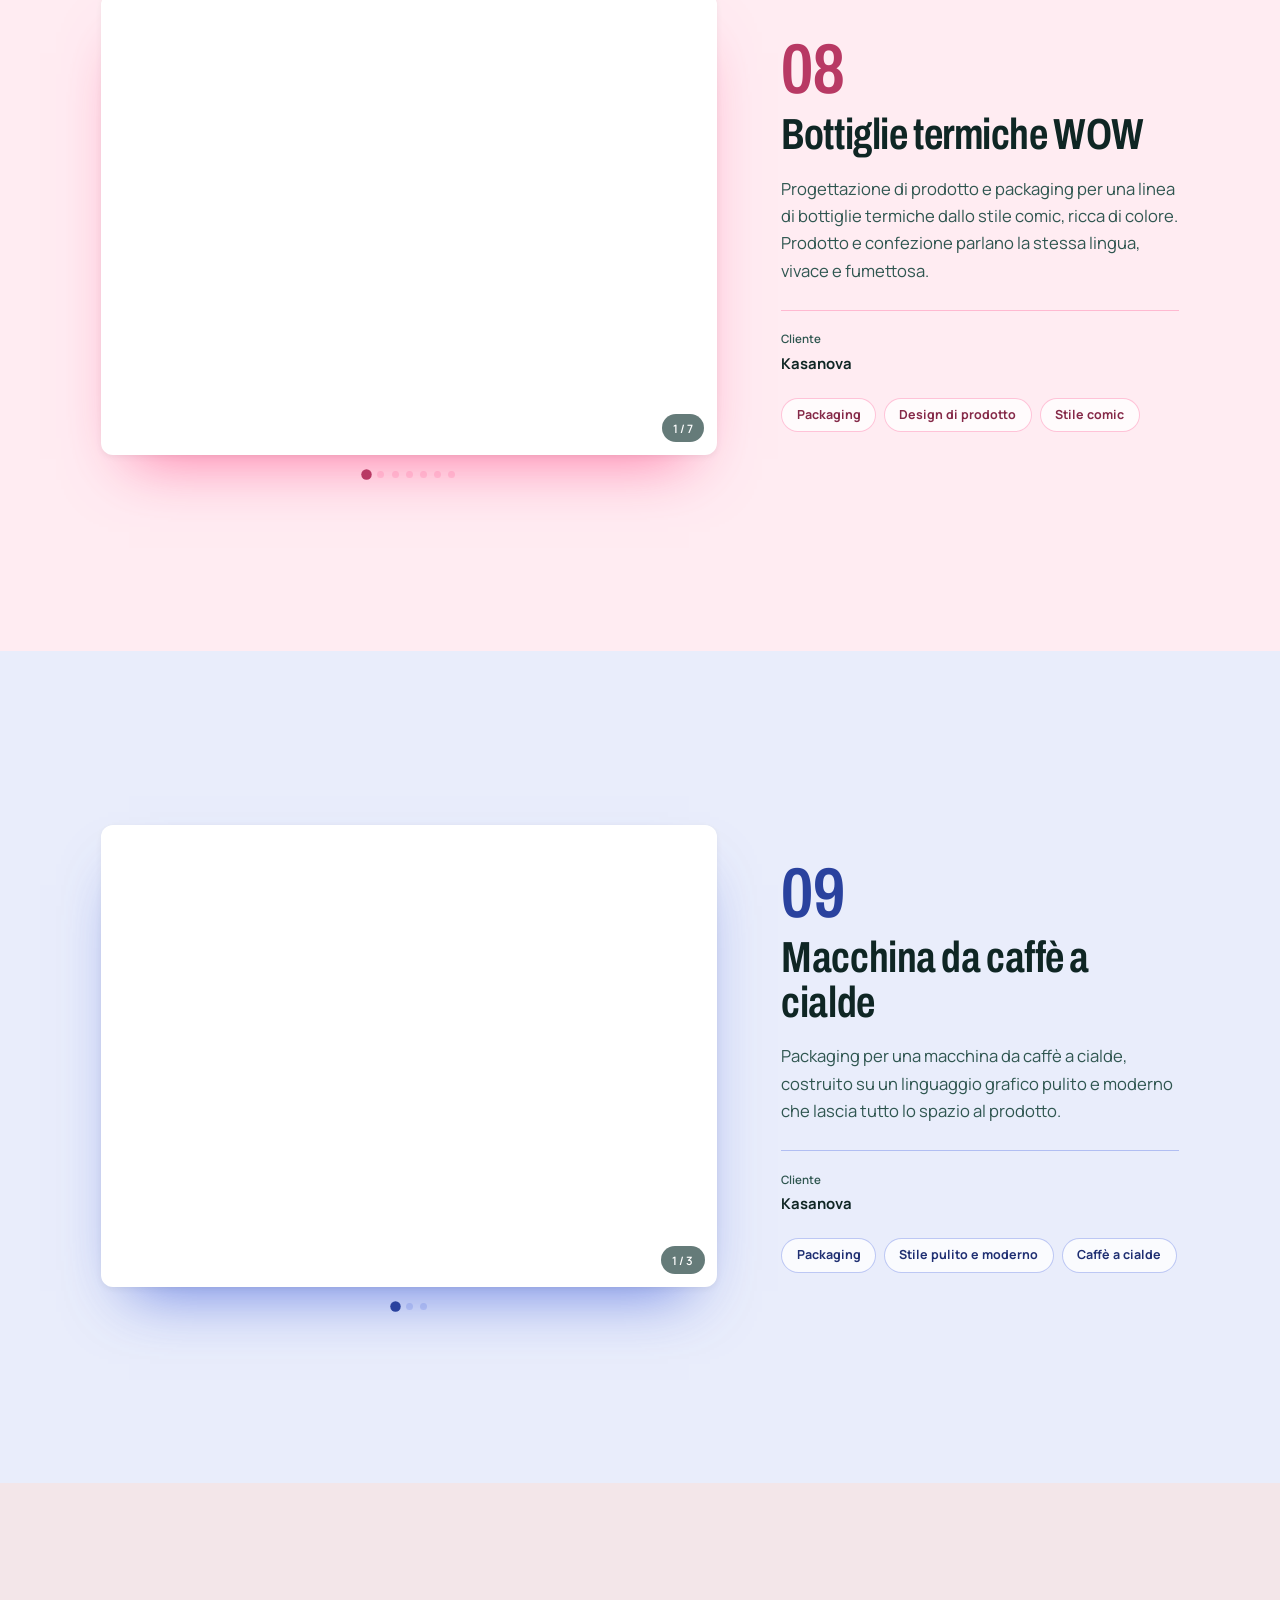
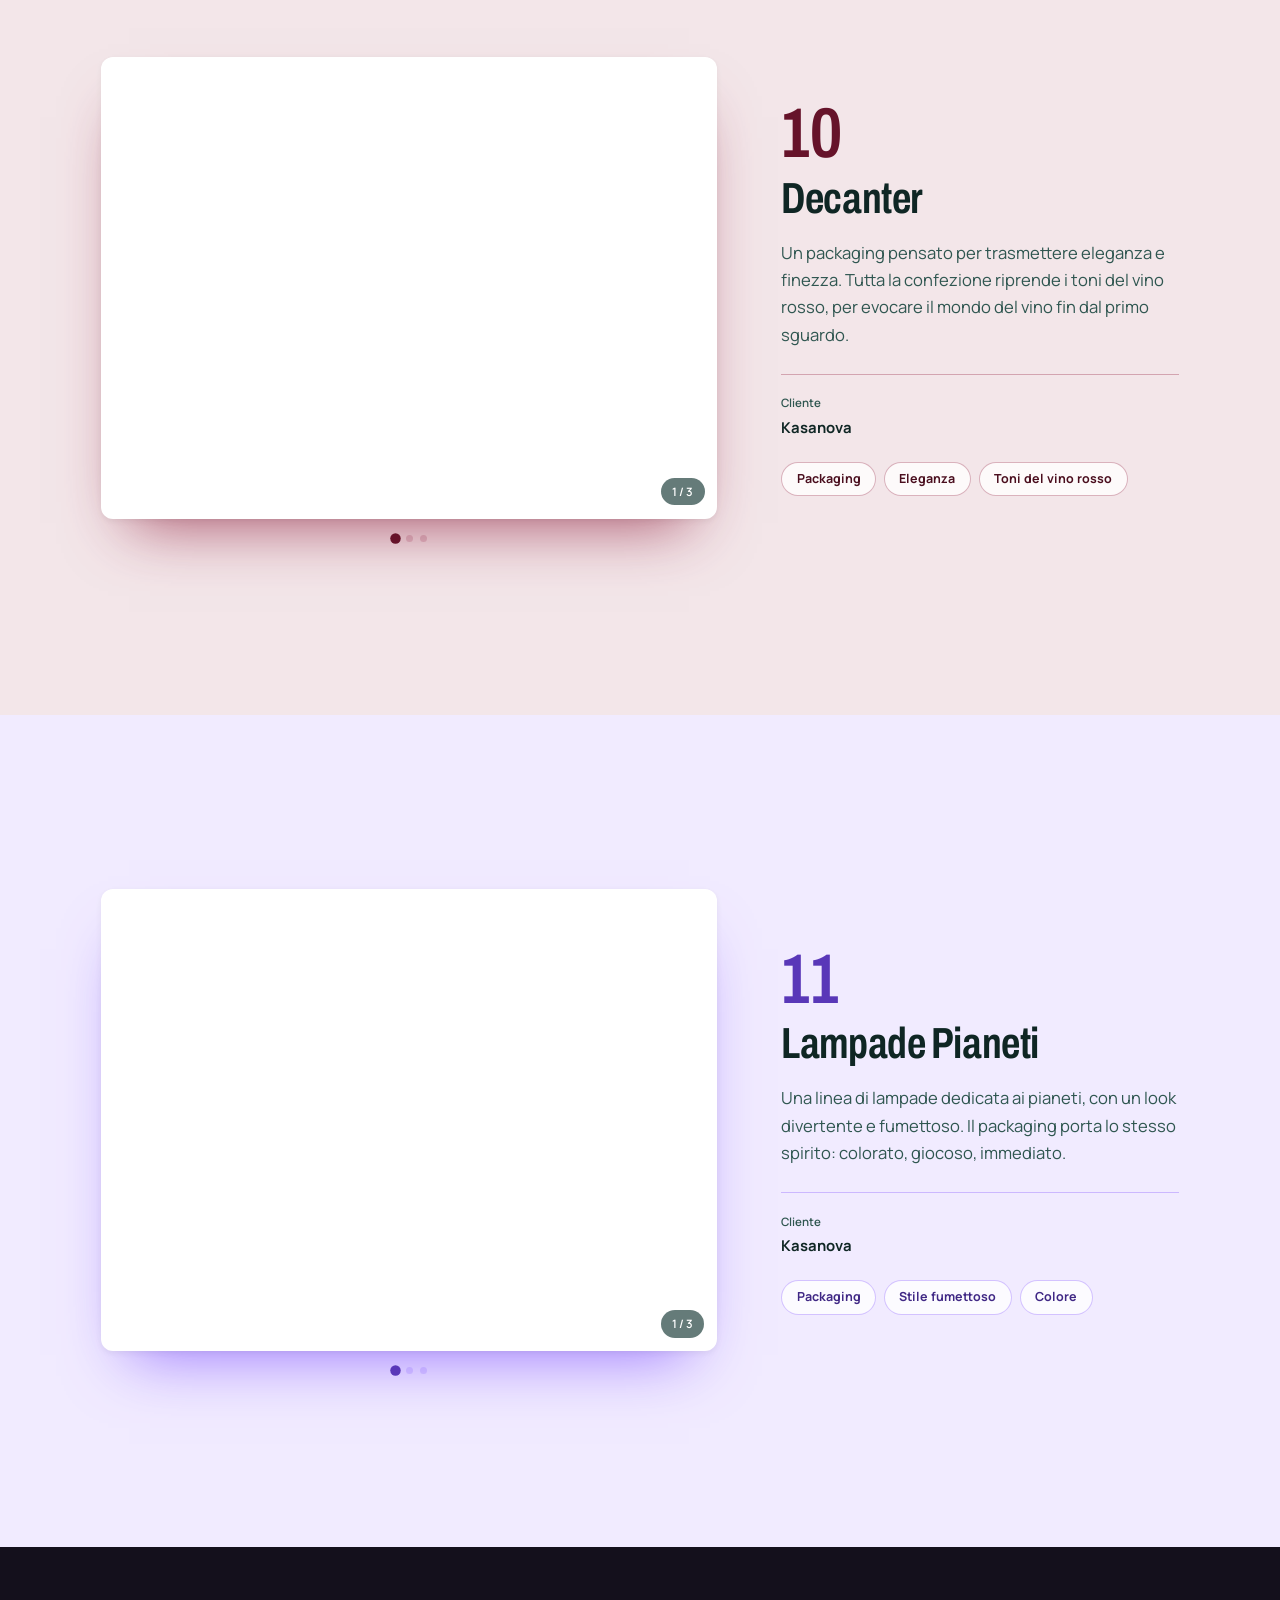
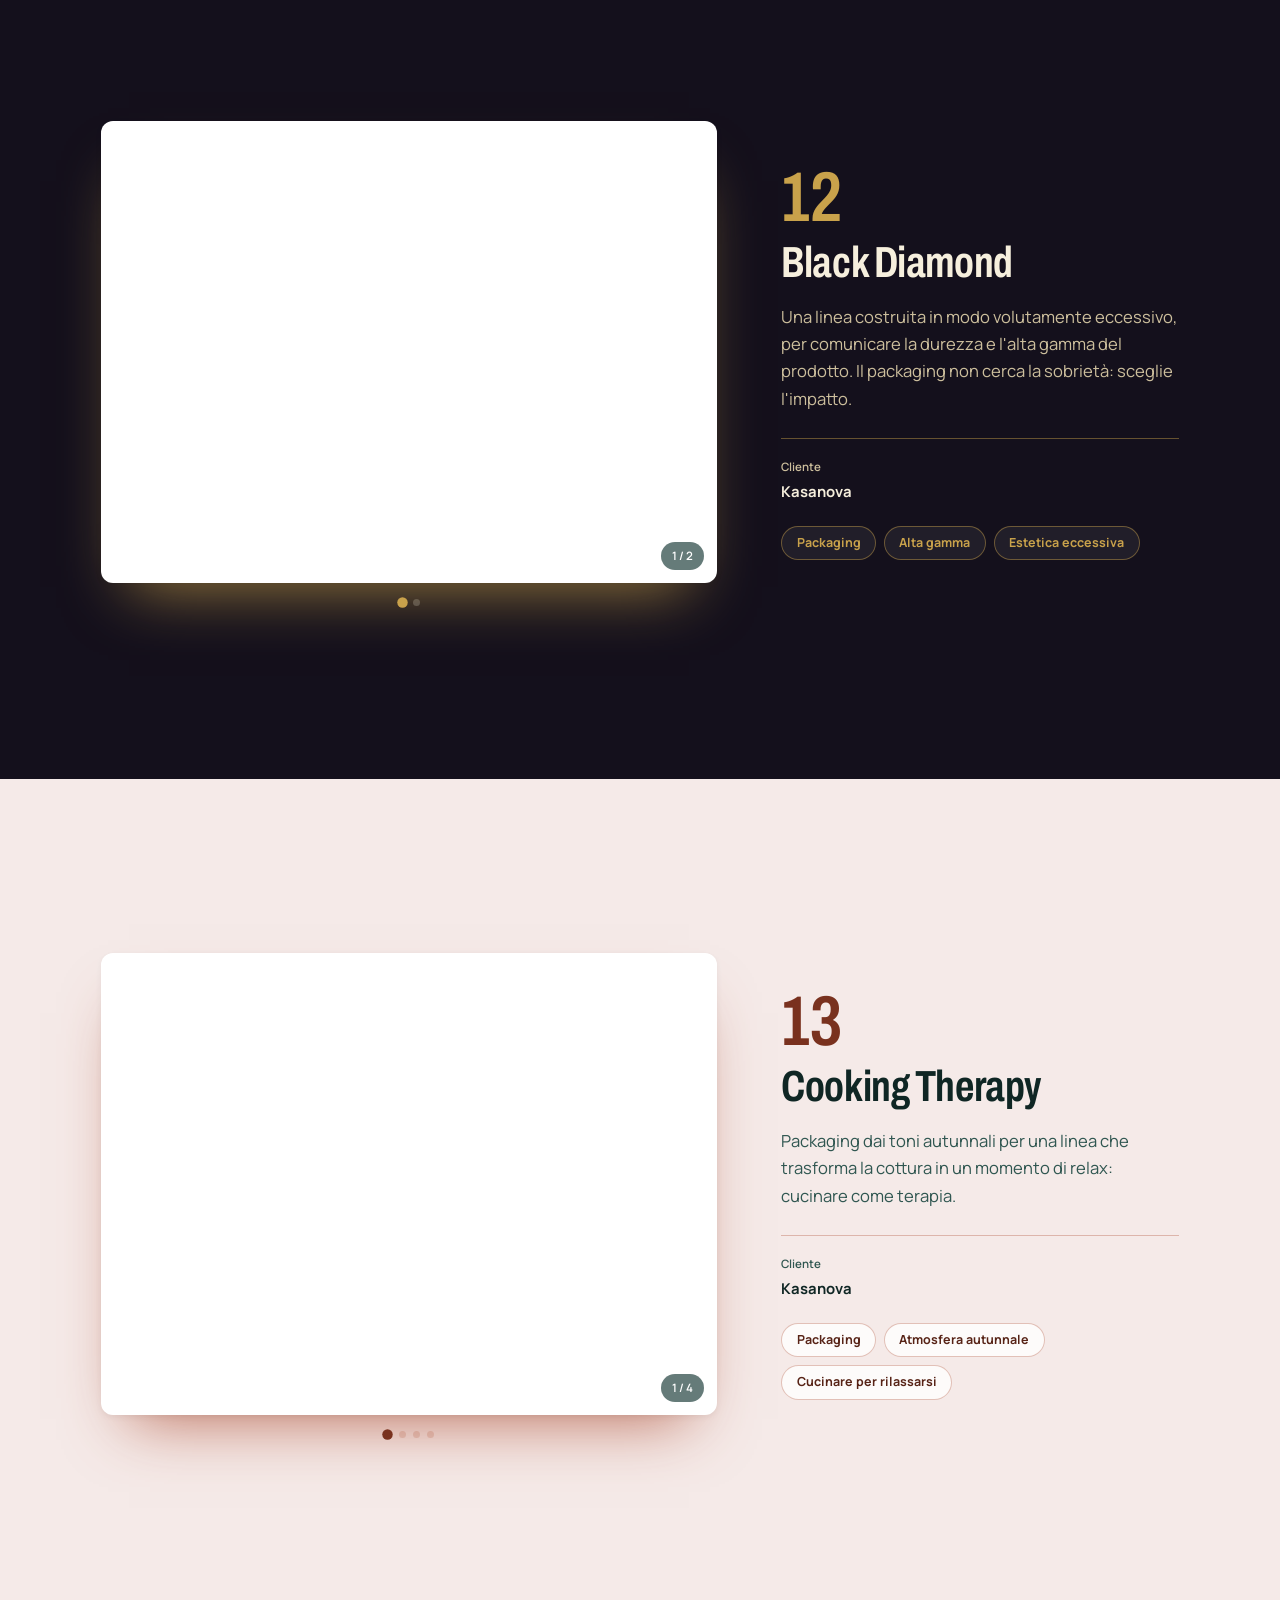
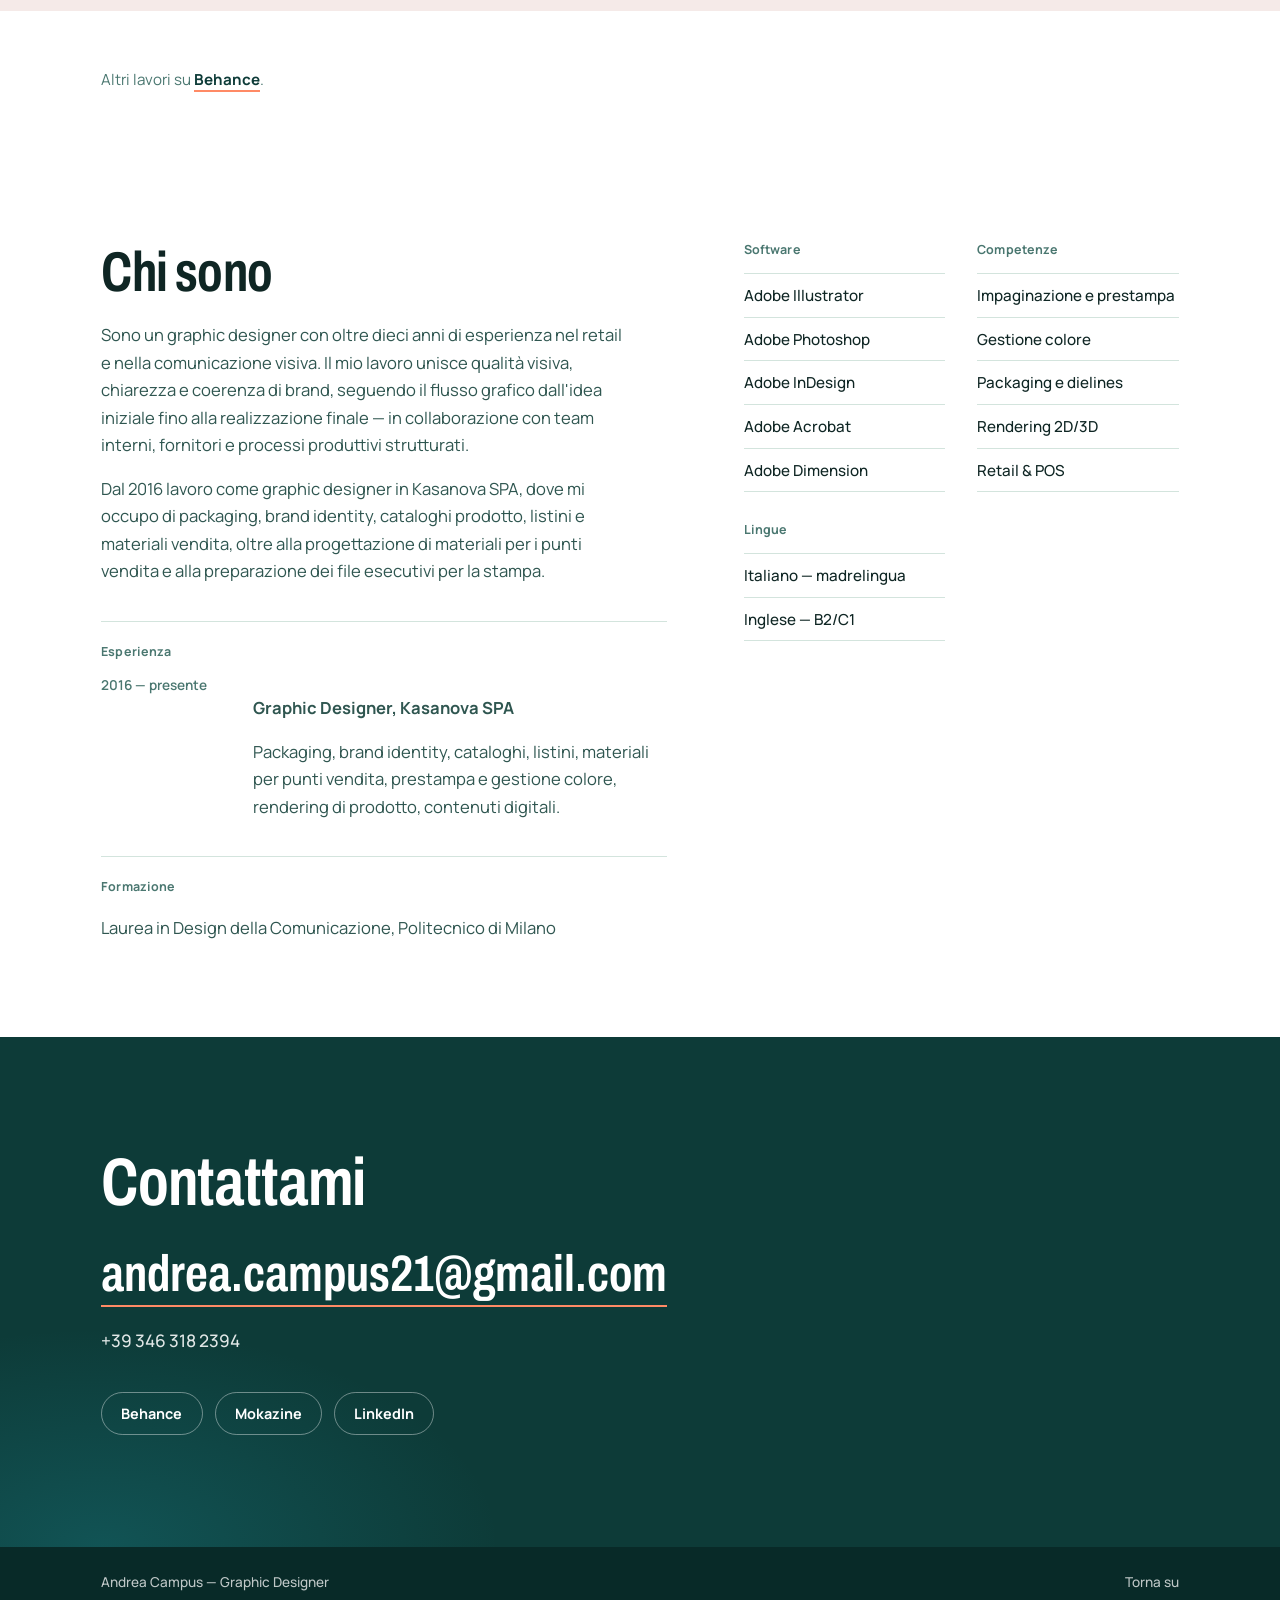
==== commit 896386ee: "Testata con il nome, progetti a schermo intero, titoli in Archivo condensato Co-Authored-By: Claude " ====
--- a/index.html
+++ b/index.html
@@ -9,7 +9,7 @@
 <link rel="preconnect" href="https://fonts.googleapis.com">
 <link rel="preconnect" href="https://fonts.gstatic.com" crossorigin>
 <meta name="theme-color" content="#0D3B38">
-<link href="https://fonts.googleapis.com/css2?family=Instrument+Serif:ital@0;1&family=Manrope:wght@400;500;600;700&display=swap" rel="stylesheet">
+<link href="https://fonts.googleapis.com/css2?family=Archivo:wdth,wght@62..125,400..800&family=Manrope:wght@400;500;600;700&display=swap" rel="stylesheet">
 
 <link rel="stylesheet" href="styles.css">
 </head>
@@ -37,35 +37,25 @@
 
 <main id="top">
 
-  <!-- ---------- HERO COMPATTA ---------- -->
+  <!-- ---------- HERO: il nome in primo piano ---------- -->
   <section class="hero">
-    <div class="hero-wrap">
-      <div class="hero-inner">
-        <p class="hero-kicker">Graphic designer — Packaging &amp; Retail</p>
-        <h1 class="hero-title">
-          <span class="line">Dal brief</span>
-          <span class="line">allo scaffale.</span>
-        </h1>
-        <p class="hero-sub">Packaging, identità di marca e materiali per il punto vendita da oltre dieci anni, dal brief alla stampa.</p>
-        <div class="hero-actions">
-          <a href="#progetti" class="btn btn-primary">Vedi progetti</a>
-          <a href="assets/CV-Andrea-Campus.pdf" class="btn btn-ghost" download>Scarica CV</a>
-        </div>
-      </div>
-
-      <div class="chips" aria-hidden="true">
-        <div class="chip" style="--sw: #8E1B3A;"><span class="chip-name">Bordeaux</span></div>
-        <div class="chip" style="--sw: #B8673A;"><span class="chip-name">Rame</span></div>
-        <div class="chip" style="--sw: #F2B705;"><span class="chip-name">Oro</span></div>
-        <div class="chip" style="--sw: #1E9AA8;"><span class="chip-name">Mare</span></div>
-        <div class="chip" style="--sw: #E5533D;"><span class="chip-name">Fuoco</span></div>
-        <div class="chip" style="--sw: #3B5BDB;"><span class="chip-name">Cobalto</span></div>
+    <p class="hero-kicker">Senior Graphic Designer</p>
+    <h1 class="hero-title">
+      <span class="line">Andrea</span>
+      <span class="line">Campus</span>
+    </h1>
+    <div class="hero-bottom">
+      <p class="hero-sub">Branding, packaging e comunicazione retail. Da dieci anni seguo i progetti dal brief allo scaffale, tra stampa e digitale.</p>
+      <div class="hero-actions">
+        <a href="#progetti" class="btn btn-primary">Vedi progetti</a>
+        <a href="assets/CV_Andrea%20Campus_26.pdf" class="btn btn-ghost" download="CV Andrea Campus.pdf">Scarica CV</a>
       </div>
     </div>
   </section>
 
   <!-- ---------- PROGETTI ---------- -->
   <section class="progetti" id="progetti">
+    <div class="progetti-intro">
     <div class="section-head">
       <h2>Progetti</h2>
       <p>Scegli un progetto qui sotto, oppure scorri per vederli tutti.</p>
@@ -78,6 +68,7 @@
 
     <div id="progetti-overview" class="progetti-overview">
       <!-- Generato automaticamente da progetti-dati.js -->
+    </div>
     </div>
 
     <div id="progetti-lista" class="progetti-lista">
--- a/styles.css
+++ b/styles.css
@@ -18,7 +18,10 @@
   --coral: #FF8A65;
   --coral-deep: #D9482A;
 
-  --font-display: "Instrument Serif", "Times New Roman", serif;
+  /* Titoli: grottesco condensato (Archivo, asse di larghezza variabile) */
+  --font-display: "Archivo", "Arial Narrow", system-ui, sans-serif;
+  --display-stretch: 72%;
+  --display-weight: 650;
   --font-body: "Manrope", system-ui, -apple-system, sans-serif;
 
   --gutter: clamp(1.25rem, 4vw, 3.5rem);
@@ -40,6 +43,13 @@
 html {
   scroll-behavior: smooth;
   scroll-snap-type: y proximity;
+  scroll-padding-top: var(--header-h);
+}
+
+/* Su schermi grandi ogni progetto occupa esattamente lo schermo
+   e lo scroll si ferma sempre su un progetto intero */
+@media (min-width: 861px) and (min-height: 560px) {
+  html { scroll-snap-type: y mandatory; }
 }
 
 @media (prefers-reduced-motion: reduce) {
@@ -59,10 +69,11 @@
 
 h1, h2, h3, h4 {
   font-family: var(--font-display);
-  font-weight: 400;
-  line-height: 1.05;
+  font-weight: var(--display-weight);
+  font-stretch: var(--display-stretch);
+  line-height: 1.02;
   margin: 0;
-  letter-spacing: -0.005em;
+  letter-spacing: -0.01em;
 }
 
 p { margin: 0; }
@@ -101,7 +112,10 @@
   justify-content: space-between;
 }
 
-.nav-name { font-family: var(--font-display); font-size: 1.55rem; line-height: 1; }
+.nav-name {
+  font-family: var(--font-display); font-weight: var(--display-weight); font-stretch: var(--display-stretch);
+  font-size: 1.35rem; line-height: 1; letter-spacing: -0.005em;
+}
 
 .nav-links { display: flex; gap: 2.25rem; }
 .nav-links a { font-size: 0.92rem; font-weight: 600; color: var(--ink-soft); position: relative; padding-bottom: 3px; }
@@ -129,29 +143,49 @@
     radial-gradient(46rem 26rem at 88% 0%, rgba(30, 154, 168, 0.30), transparent 62%),
     var(--forest);
   color: #fff;
-  padding: clamp(2.75rem, 6vw, 4.75rem) var(--edge) clamp(3.25rem, 7vw, 5.25rem);
+  min-height: calc(100svh - var(--header-h));
+  padding: clamp(2.5rem, 6vh, 4.5rem) var(--edge) clamp(2.5rem, 7vh, 4.5rem);
+  display: flex;
+  flex-direction: column;
+  justify-content: flex-end;
+  scroll-snap-align: start;
 }
 
 .hero :focus-visible { outline-color: #fff; }
 
-.hero-wrap {
-  display: grid;
-  grid-template-columns: 1.15fr 0.85fr;
-  gap: clamp(2rem, 5vw, 4rem);
-  align-items: center;
-}
-
-.hero-kicker { font-size: 0.85rem; font-weight: 700; letter-spacing: 0.02em; color: var(--coral); margin-bottom: 1.1rem; }
-
-.hero-title { font-size: clamp(3rem, 7.4vw, 5.6rem); line-height: 0.98; }
-.hero-title .line { display: block; overflow: hidden; padding-bottom: 0.06em; animation: rise 0.7s cubic-bezier(0.22, 1, 0.36, 1) both; }
+.hero-kicker { font-size: 0.9rem; font-weight: 700; letter-spacing: 0.02em; color: var(--coral); margin-bottom: 1rem; }
+
+/* Il nome, grande quanto la pagina permette */
+.hero-title {
+  font-size: clamp(4.5rem, 17vw, 15rem);
+  font-weight: 700;
+  font-stretch: 62%;
+  line-height: 0.86;
+  letter-spacing: -0.02em;
+  text-transform: uppercase;
+}
+.hero-title .line { display: block; overflow: hidden; padding-bottom: 0.04em; animation: rise 0.8s cubic-bezier(0.22, 1, 0.36, 1) both; }
 .hero-title .line:nth-child(2) { animation-delay: 0.1s; }
 
 @keyframes rise { from { transform: translateY(105%); } to { transform: translateY(0); } }
 
-.hero-sub { margin-top: 1.5rem; max-width: 30rem; font-size: 1.05rem; color: rgba(255, 255, 255, 0.84); }
-
-.hero-actions { display: flex; gap: 0.85rem; margin-top: 2rem; flex-wrap: wrap; }
+.hero-bottom {
+  display: flex;
+  flex-wrap: wrap;
+  align-items: flex-end;
+  justify-content: space-between;
+  gap: 1.5rem 3rem;
+  margin-top: clamp(1.75rem, 4vh, 2.75rem);
+  padding-top: 1.5rem;
+  border-top: 1px solid rgba(255, 255, 255, 0.22);
+  animation: fade-in 0.8s 0.35s ease both;
+}
+
+@keyframes fade-in { from { opacity: 0; transform: translateY(0.75rem); } }
+
+.hero-sub { max-width: 32rem; font-size: 1.05rem; color: rgba(255, 255, 255, 0.84); }
+
+.hero-actions { display: flex; gap: 0.85rem; flex-wrap: wrap; }
 
 .btn {
   display: inline-flex; align-items: center;
@@ -163,37 +197,6 @@
 .btn-primary:hover { background: #fff; transform: translateY(-2px); }
 .btn-ghost { border-color: rgba(255, 255, 255, 0.5); color: #fff; }
 .btn-ghost:hover { background: #fff; border-color: #fff; color: var(--forest); transform: translateY(-2px); }
-
-/* Campioni colore: ispirati ai cartellini dei colori, con i toni dei tuoi progetti */
-.chips {
-  display: grid;
-  grid-template-columns: repeat(3, 1fr);
-  gap: 0.9rem;
-  width: 100%;
-  max-width: 25rem;
-  justify-self: end;
-  padding-bottom: 1.4rem;
-}
-
-.chip {
-  background: #fff;
-  border-radius: 10px;
-  padding: 0.5rem 0.5rem 0.6rem;
-  box-shadow: 0 20px 40px -18px rgba(0, 0, 0, 0.55);
-  animation: chip-in 0.8s cubic-bezier(0.22, 1, 0.36, 1) both;
-}
-.chip::before { content: ""; display: block; aspect-ratio: 1 / 1.15; border-radius: 6px; background: var(--sw); }
-.chip-name { display: block; margin-top: 0.55rem; font-size: 0.7rem; font-weight: 700; color: var(--ink); }
-
-.chip:nth-child(3n + 2) { transform: translateY(1.3rem); }
-.chip:nth-child(1) { animation-delay: 0.25s; }
-.chip:nth-child(2) { animation-delay: 0.32s; }
-.chip:nth-child(3) { animation-delay: 0.39s; }
-.chip:nth-child(4) { animation-delay: 0.46s; }
-.chip:nth-child(5) { animation-delay: 0.53s; }
-.chip:nth-child(6) { animation-delay: 0.60s; }
-
-@keyframes chip-in { from { opacity: 0; transform: translateY(2rem); } }
 
 /* =========================================================
    INTESTAZIONE SEZIONI
@@ -215,7 +218,8 @@
 /* =========================================================
    PROGETTI: schede, anteprime
    ========================================================= */
-.progetti { padding: clamp(3rem, 7vw, 5rem) 0 0; }
+.progetti { padding: 0; }
+.progetti-intro { padding-top: clamp(3rem, 7vw, 5rem); scroll-snap-align: start; }
 .progetti-lista { display: flex; flex-direction: column; }
 
 .progetti-tabs {
@@ -272,7 +276,7 @@
 }
 .anteprima:hover .anteprima-frame img { transform: scale(1.06); }
 
-.anteprima-initials { font-family: var(--font-display); font-size: 2rem; color: var(--line); }
+.anteprima-initials { font-family: var(--font-display); font-weight: var(--display-weight); font-stretch: var(--display-stretch); font-size: 2rem; color: var(--line); }
 
 .anteprima-conteggio {
   position: absolute; bottom: 0.55rem; left: 0.55rem;
@@ -313,8 +317,22 @@
   grid-template-columns: 1.3fr 1fr;
   gap: clamp(2rem, 5vw, 4.5rem);
   align-items: center;
-  scroll-margin-top: var(--header-h);
   scroll-snap-align: start;
+  scroll-snap-stop: always;
+}
+
+/* Schermo intero: un progetto alla volta, la foto si adatta all'altezza */
+@media (min-width: 861px) and (min-height: 560px) {
+  .progetto {
+    --pad-y: clamp(1.5rem, 5vh, 3.5rem);
+    height: calc(100svh - var(--header-h));
+    padding-block: var(--pad-y);
+    grid-template-columns: 1.55fr 1fr;
+    overflow: hidden;
+  }
+  .progetto-frame {
+    max-height: calc(100svh - var(--header-h) - 2 * var(--pad-y) - 1.5rem);
+  }
 }
 
 /* Variante scura, per i progetti che lo meritano (es. Black Diamond) */
@@ -404,7 +422,7 @@
   background: rgba(255, 255, 255, 0.5);
   text-align: center; padding: 1.5rem;
 }
-.empty-initials { font-family: var(--font-display); font-size: 3rem; color: var(--c-big); opacity: 0.55; }
+.empty-initials { font-family: var(--font-display); font-weight: var(--display-weight); font-stretch: var(--display-stretch); font-size: 3rem; color: var(--c-big); opacity: 0.55; }
 .progetto-viewer-empty p { font-size: 0.85rem; color: var(--text-soft); max-width: 15rem; line-height: 1.5; }
 .progetto-viewer-empty code { font-family: var(--font-body); font-size: 0.8rem; font-weight: 600; color: var(--text); }
 
@@ -412,6 +430,8 @@
 .case-index {
   display: block;
   font-family: var(--font-display);
+  font-weight: var(--display-weight);
+  font-stretch: var(--display-stretch);
   font-size: clamp(3rem, 5.5vw, 4.6rem);
   line-height: 0.9;
   color: var(--c-big);
@@ -448,6 +468,7 @@
 /* =========================================================
    CHI SONO
    ========================================================= */
+.case-more, .chi-sono, .contatti { scroll-snap-align: start; }
 .chi-sono { max-width: var(--max); margin: 0 auto; padding: clamp(3.5rem, 8vw, 6rem) var(--gutter); }
 .about-grid { display: grid; grid-template-columns: 1.3fr 1fr; gap: clamp(2.5rem, 6vw, 5rem); }
 .about-text h2 { font-size: clamp(2.4rem, 4.8vw, 3.5rem); }
@@ -486,6 +507,8 @@
 .contact-email {
   display: inline-block;
   font-family: var(--font-display);
+  font-weight: var(--display-weight);
+  font-stretch: var(--display-stretch);
   font-size: clamp(1.7rem, 5vw, 3.2rem);
   line-height: 1.1;
   border-bottom: 2px solid var(--coral);
@@ -515,6 +538,7 @@
   padding: 1.5rem var(--edge) 2.9rem;
   display: flex; justify-content: space-between; gap: 1rem; flex-wrap: wrap;
   font-size: 0.85rem; font-weight: 500;
+  scroll-snap-align: end;
 }
 .site-footer a:hover { color: var(--coral); }
 
@@ -579,8 +603,6 @@
 @media (min-width: 720px) { .about-lists { grid-template-columns: 1fr 1fr; } }
 
 @media (max-width: 860px) {
-  .hero-wrap { grid-template-columns: 1fr; }
-  .chips { justify-self: start; max-width: 22rem; }
   .progetto { grid-template-columns: 1fr; }
   .about-grid { grid-template-columns: 1fr; }
 }
@@ -598,8 +620,8 @@
   .nav-links a { display: block; padding: 0.9rem 0; }
   .nav-links a::after { display: none; }
 
-  .chips { gap: 0.65rem; max-width: 18rem; }
-  .chip-name { font-size: 0.64rem; }
+  .hero { min-height: calc(88svh - var(--header-h)); }
+  .hero-title { font-size: 30vw; }
 
   .timeline-item { flex-direction: column; gap: 0.4rem; }
   .timeline-year { flex: none; }
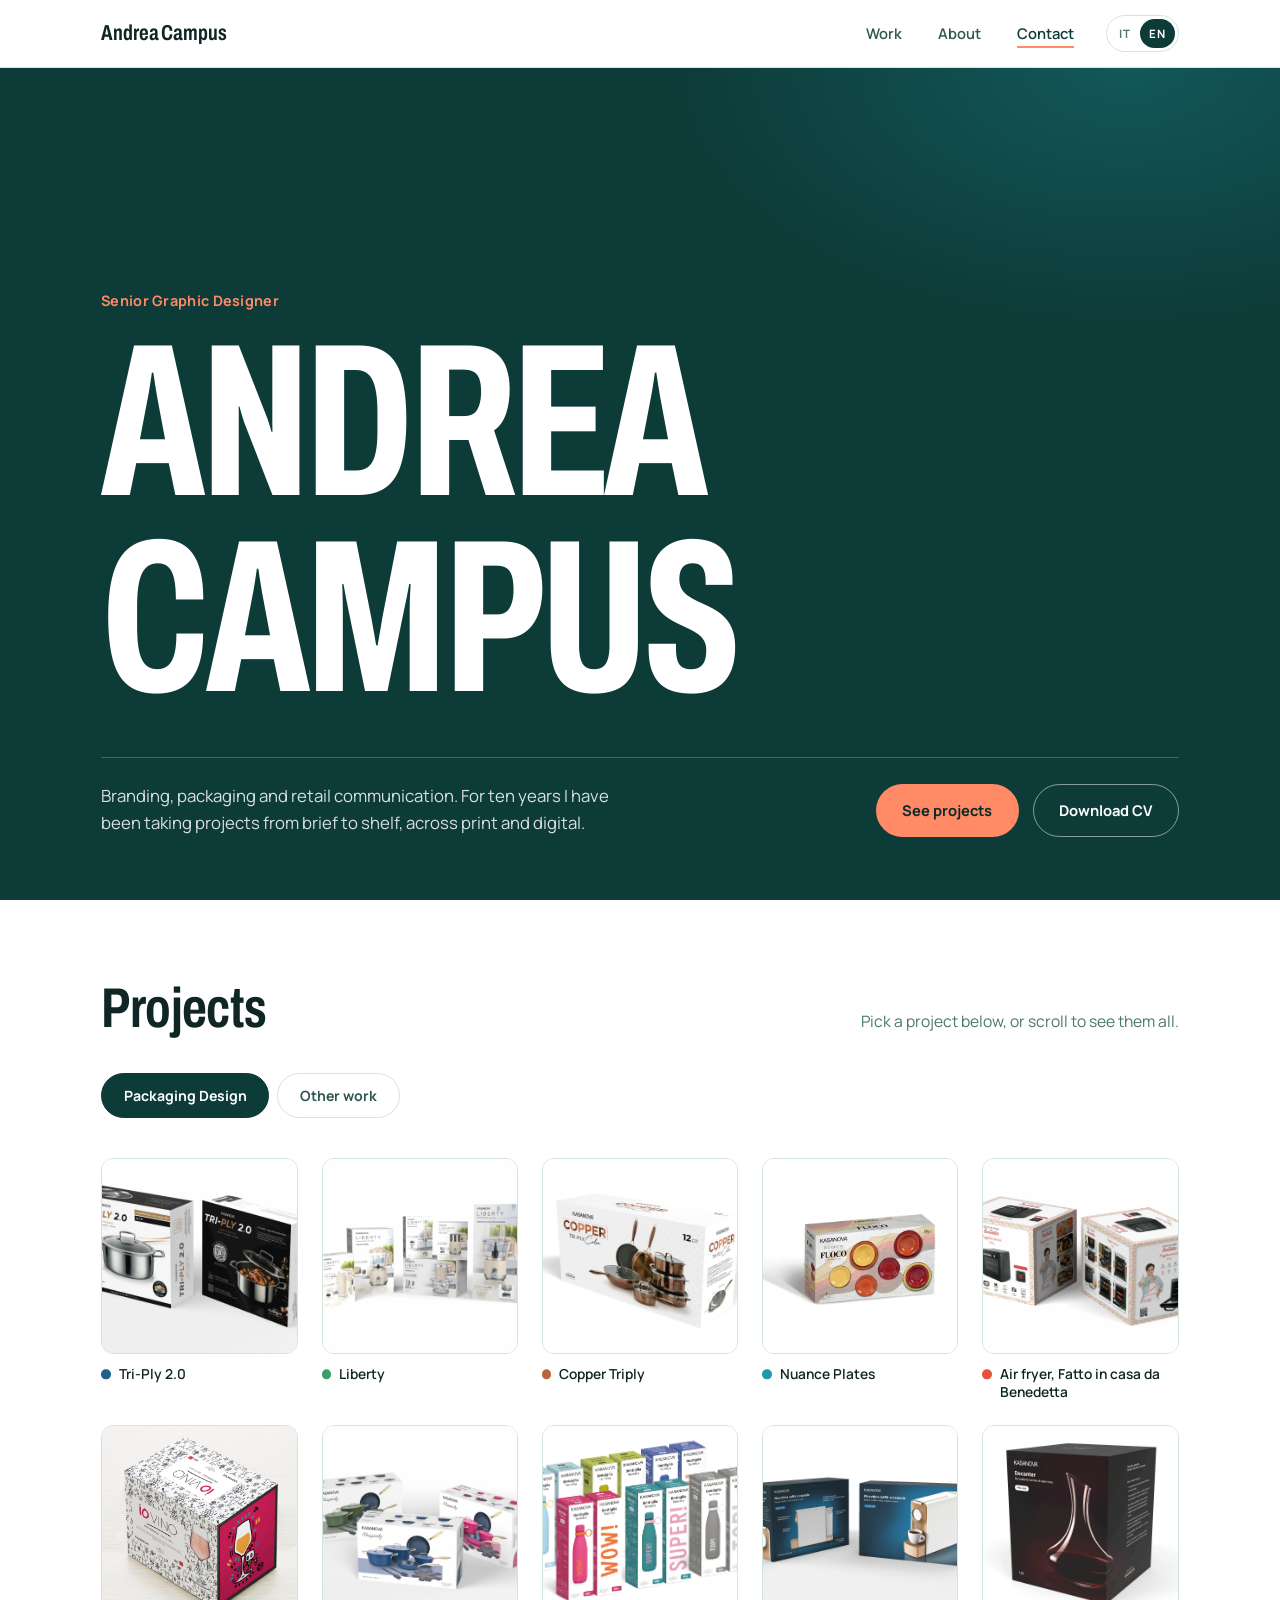
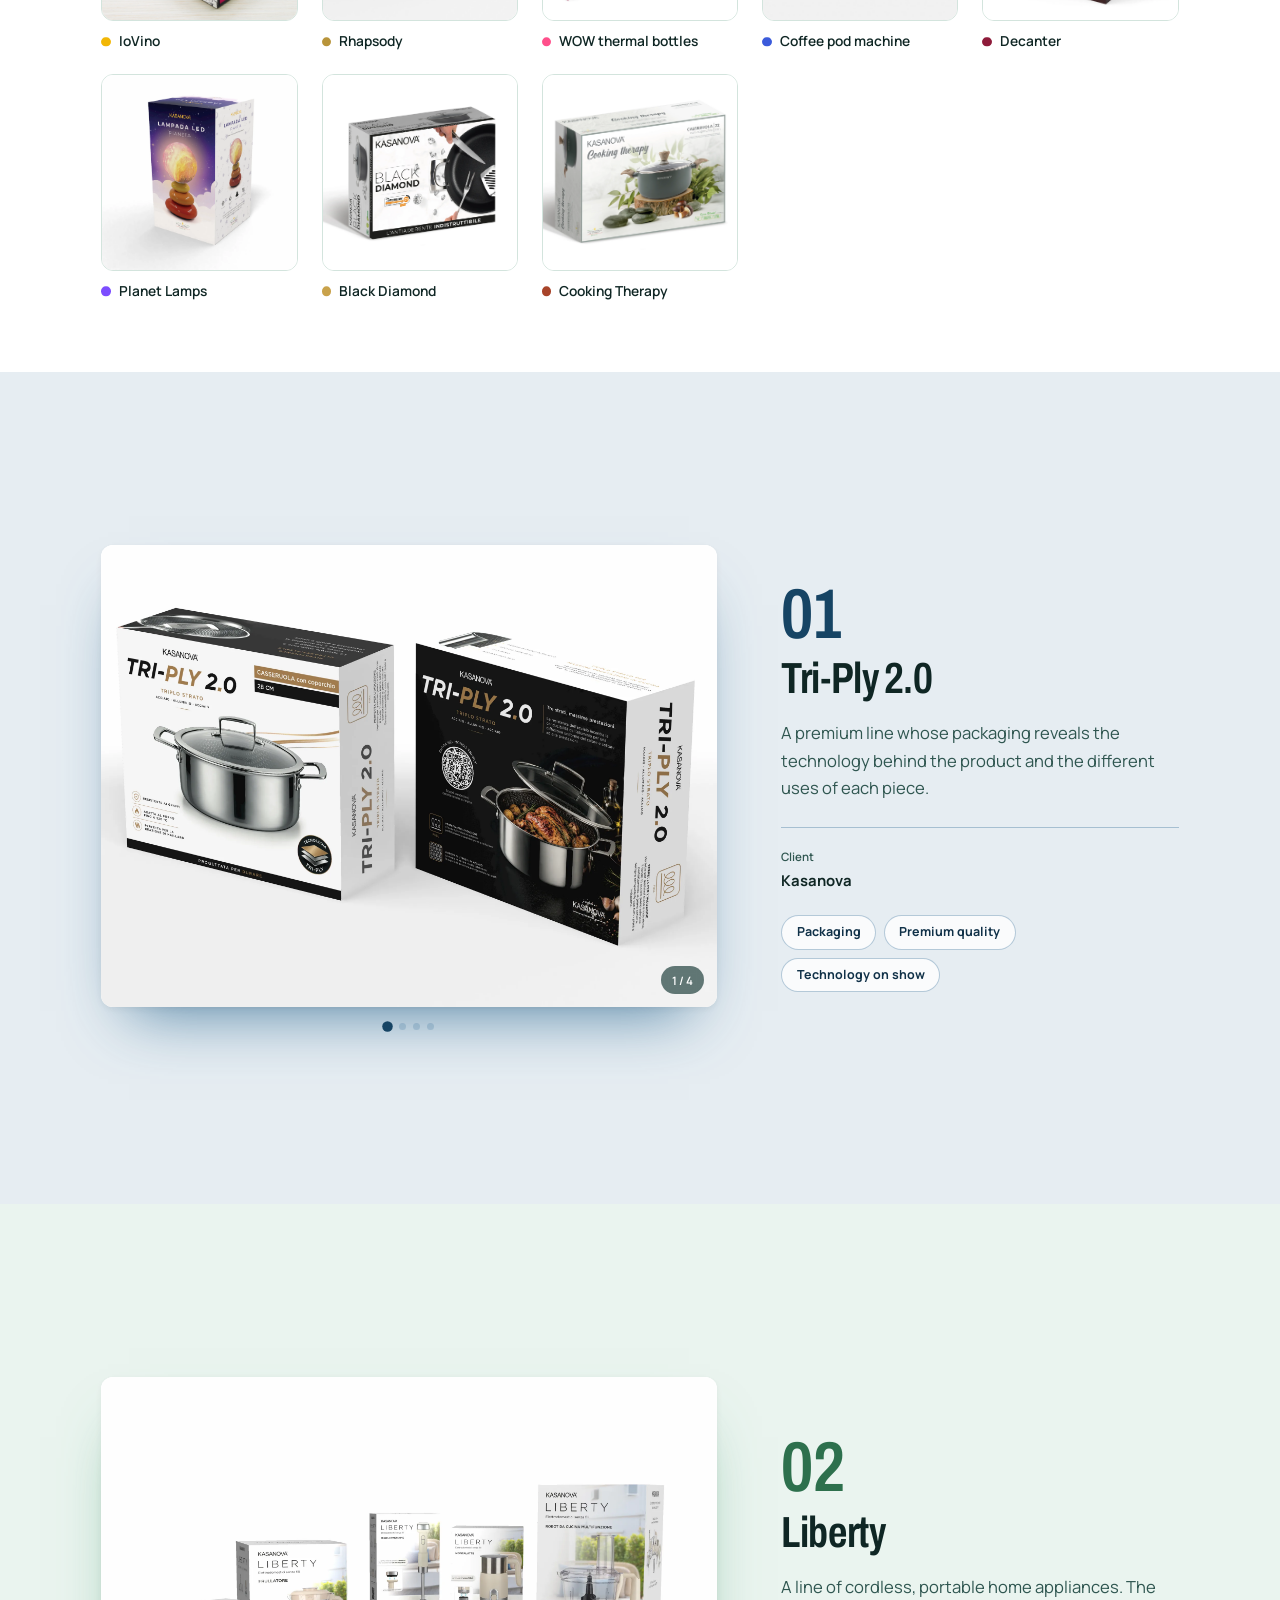
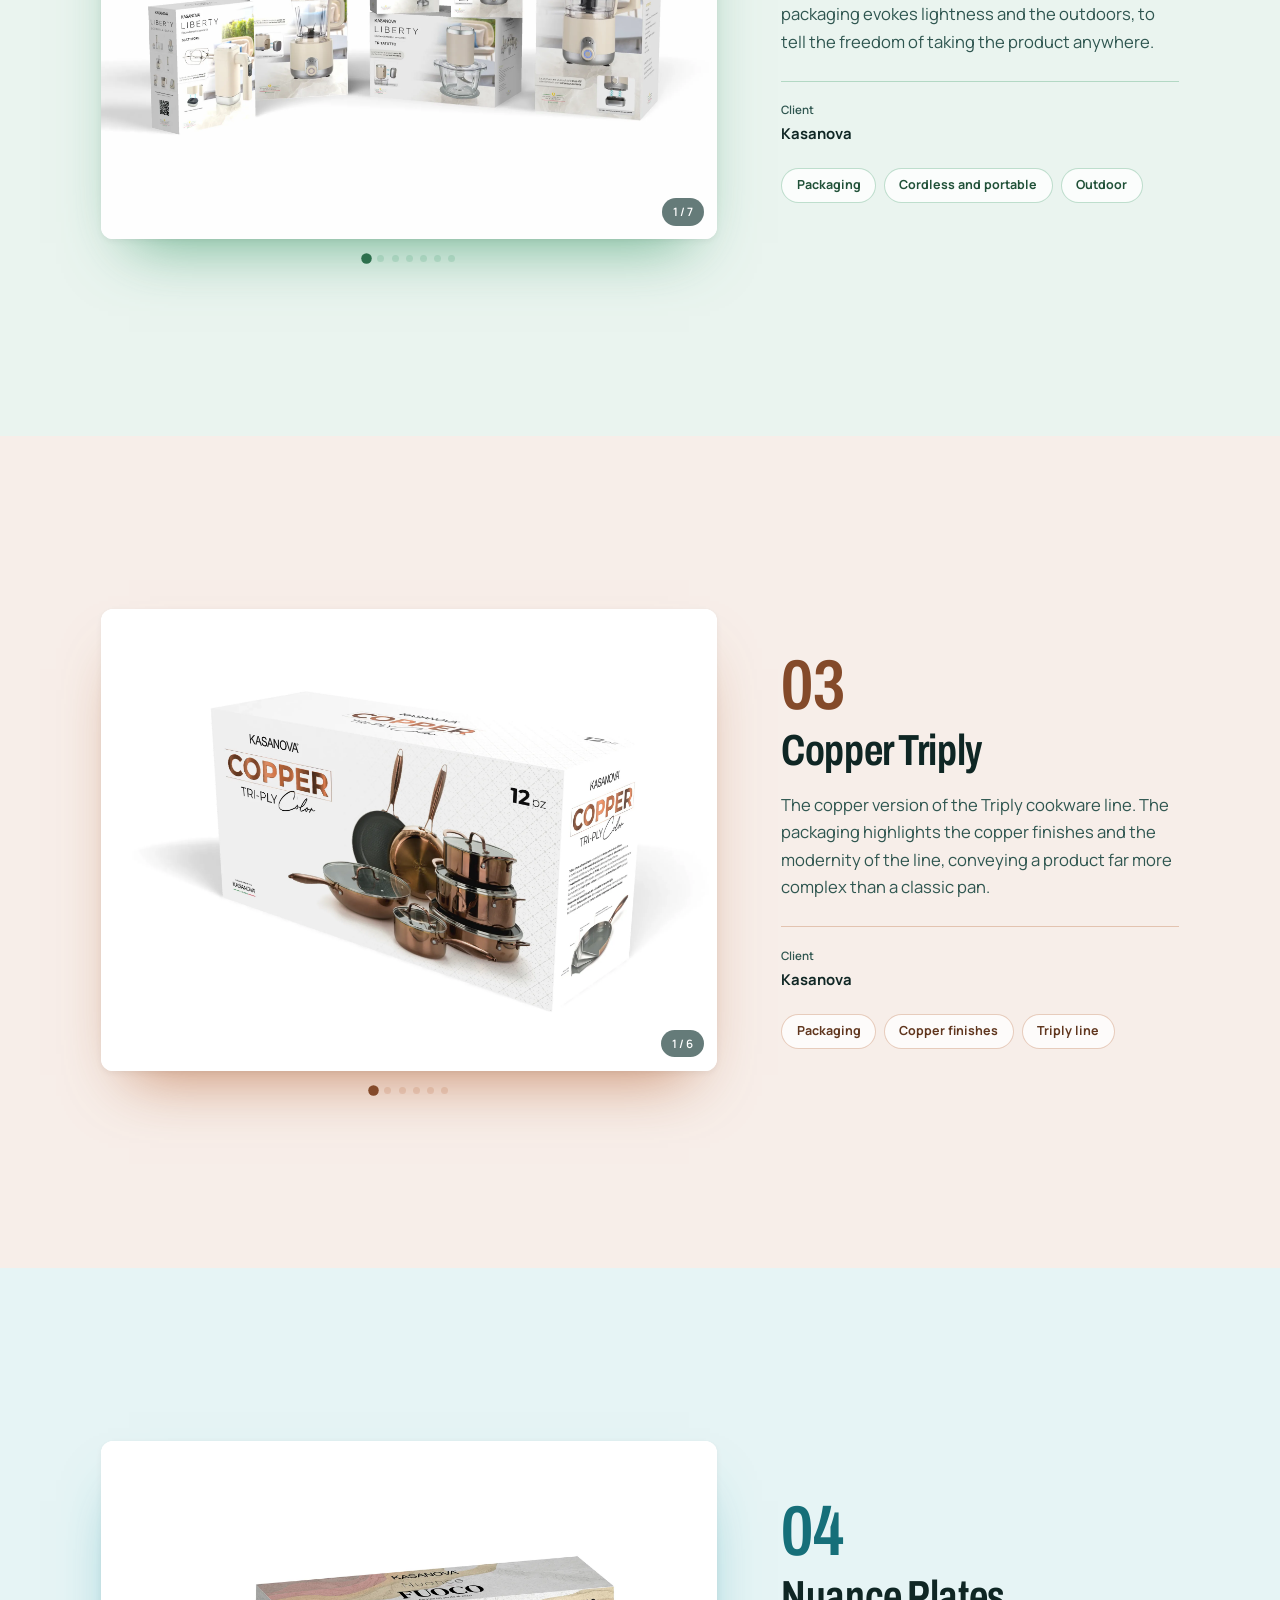
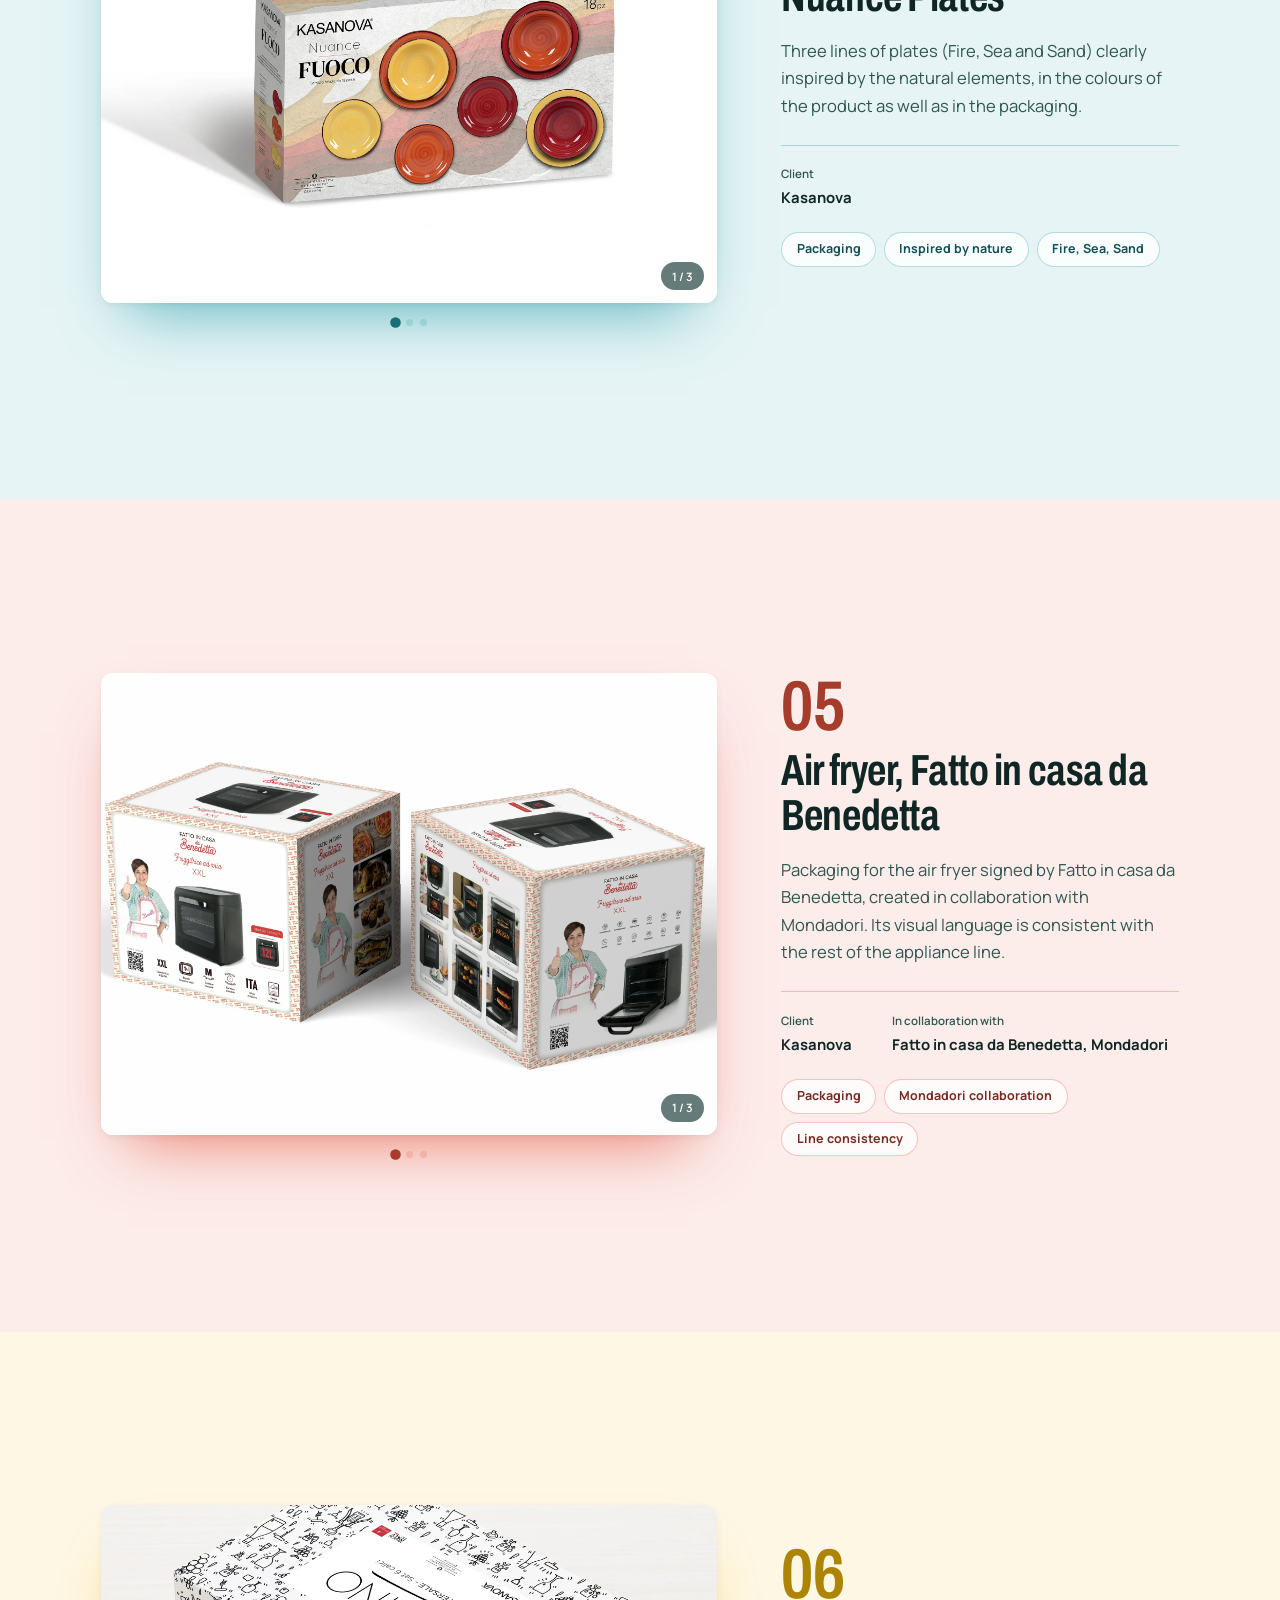
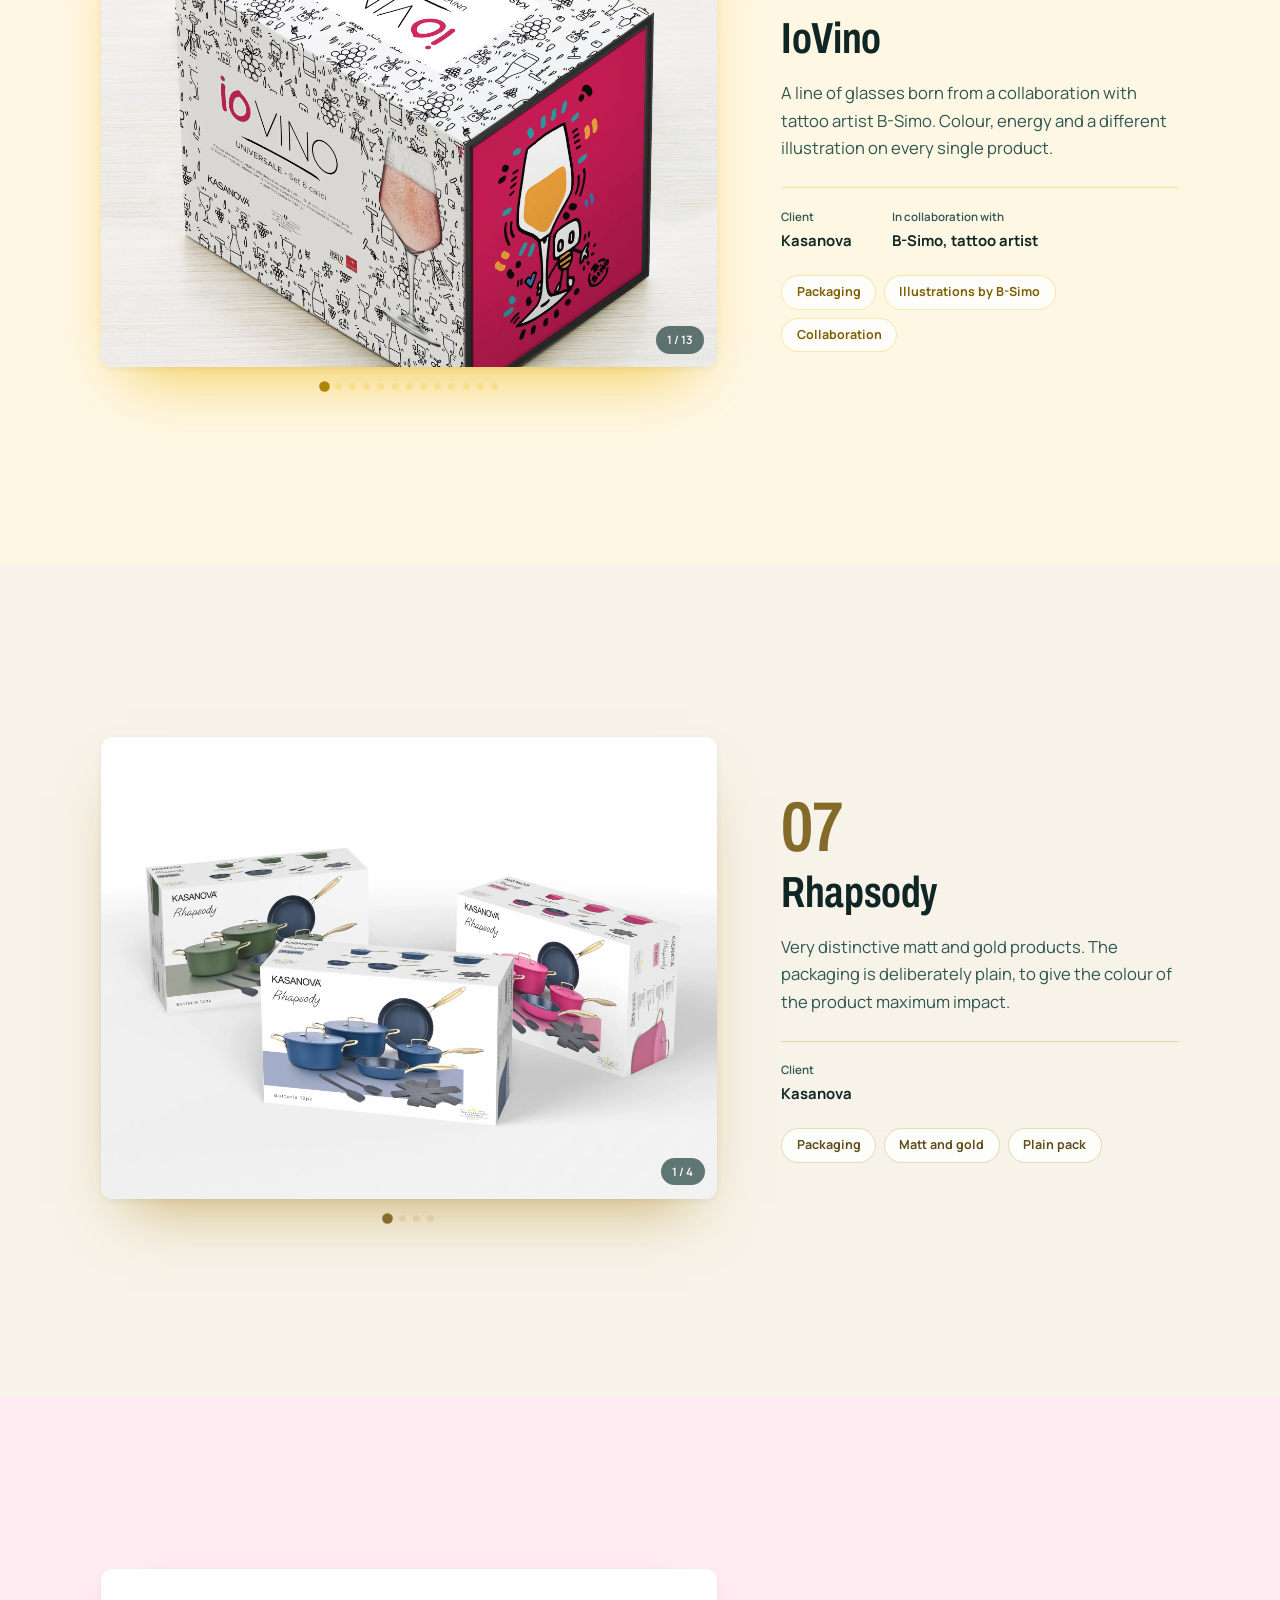
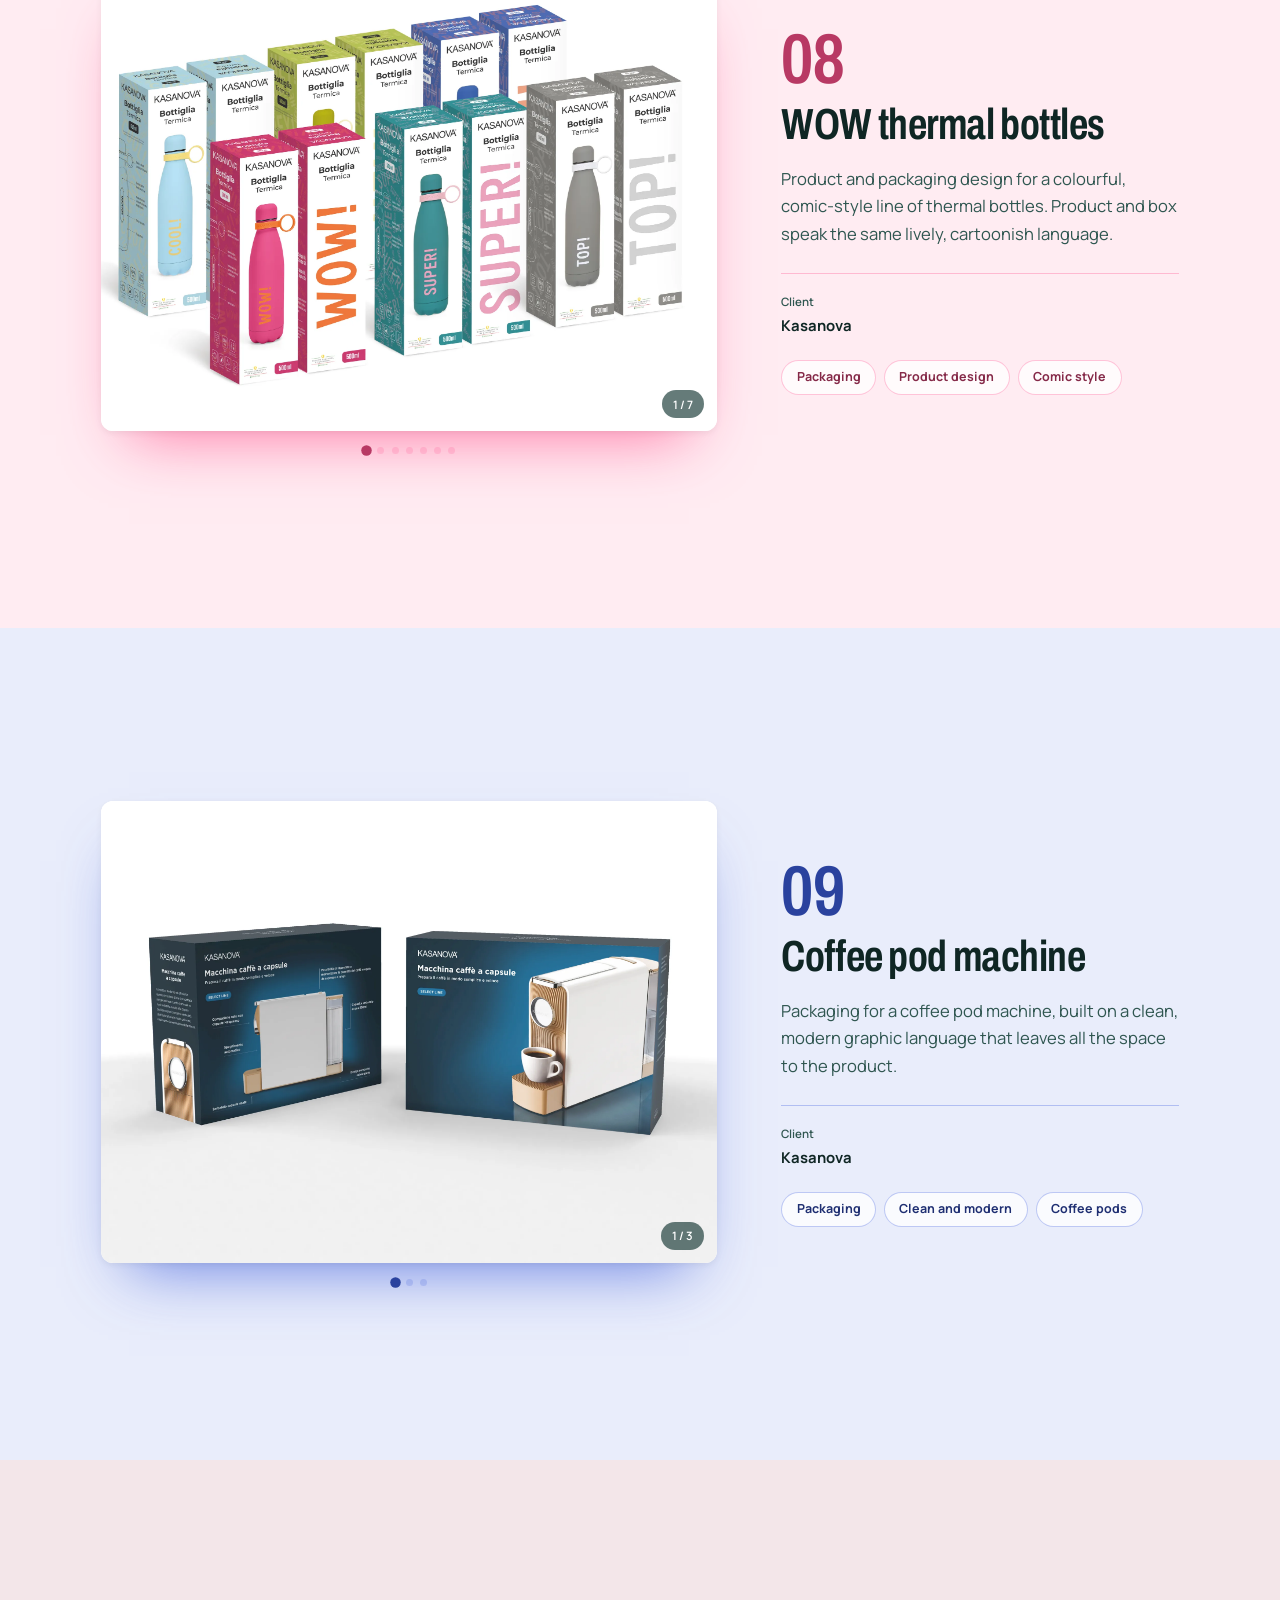
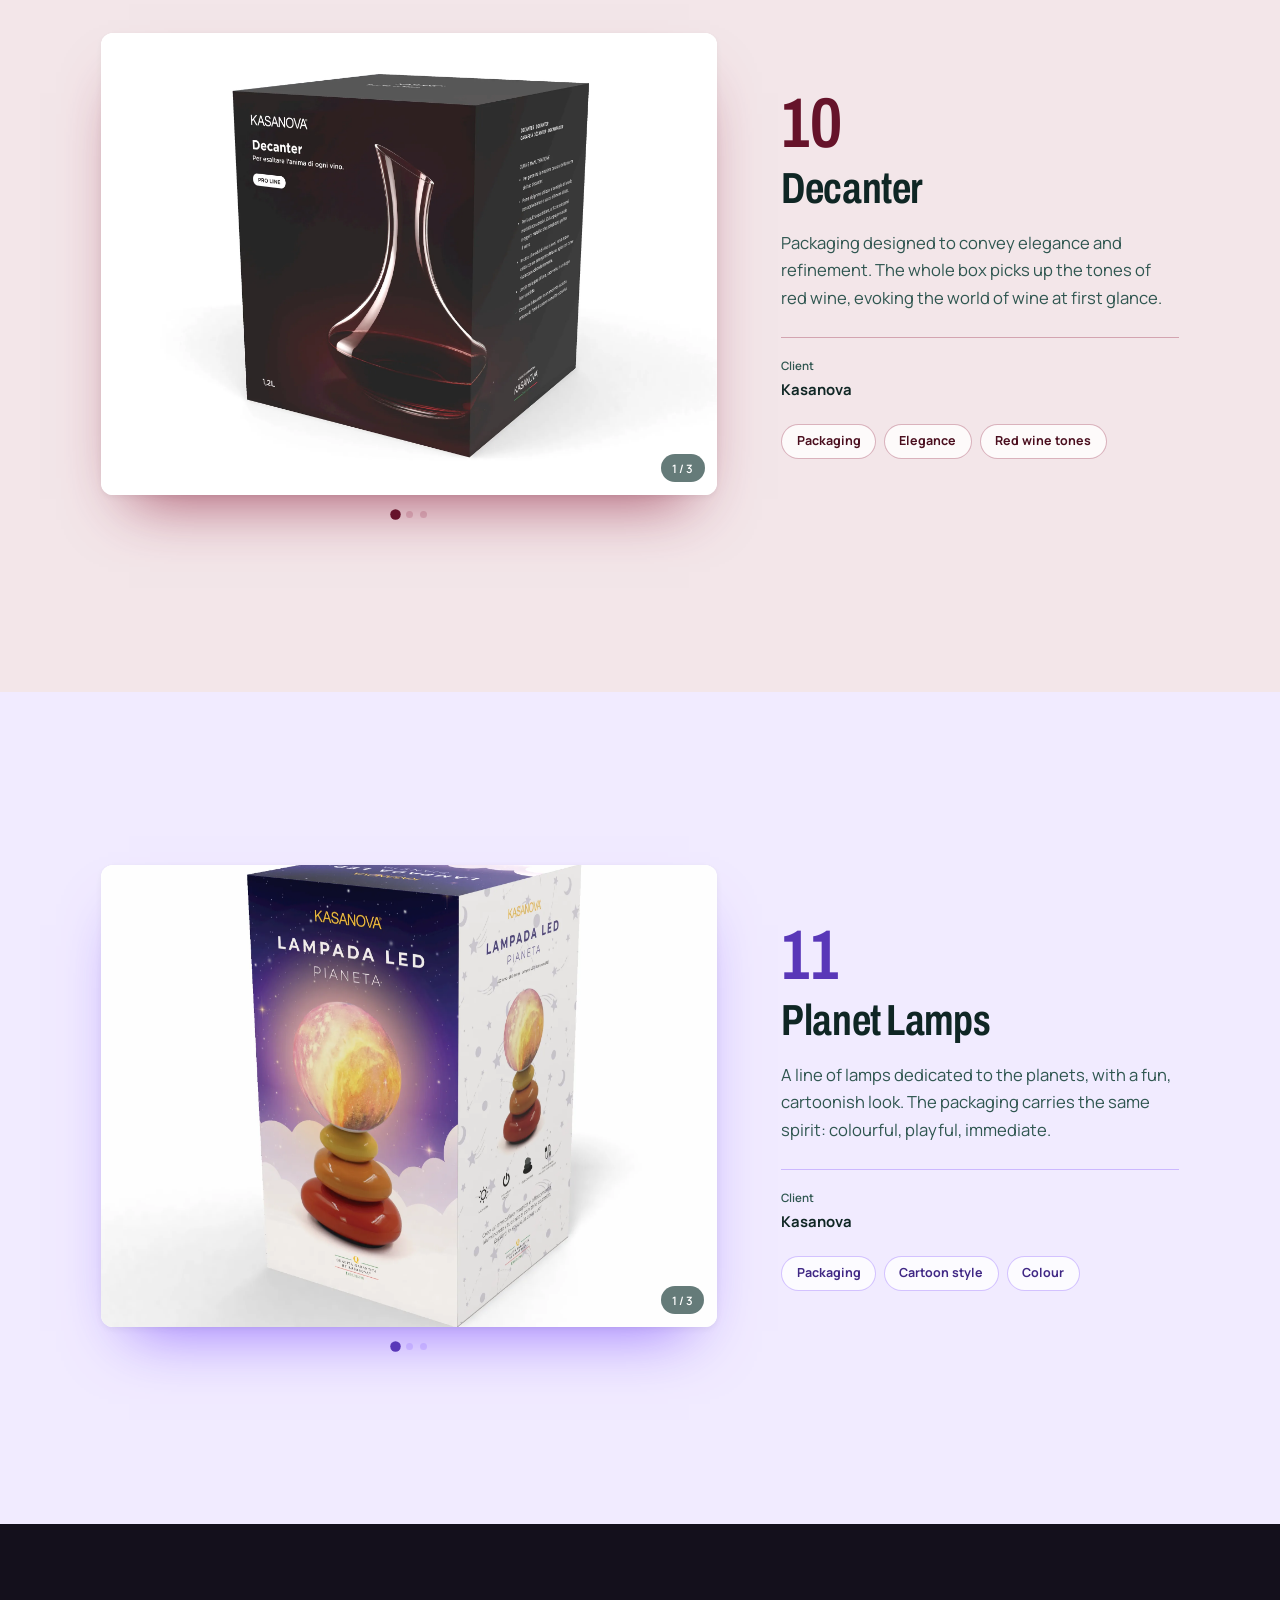
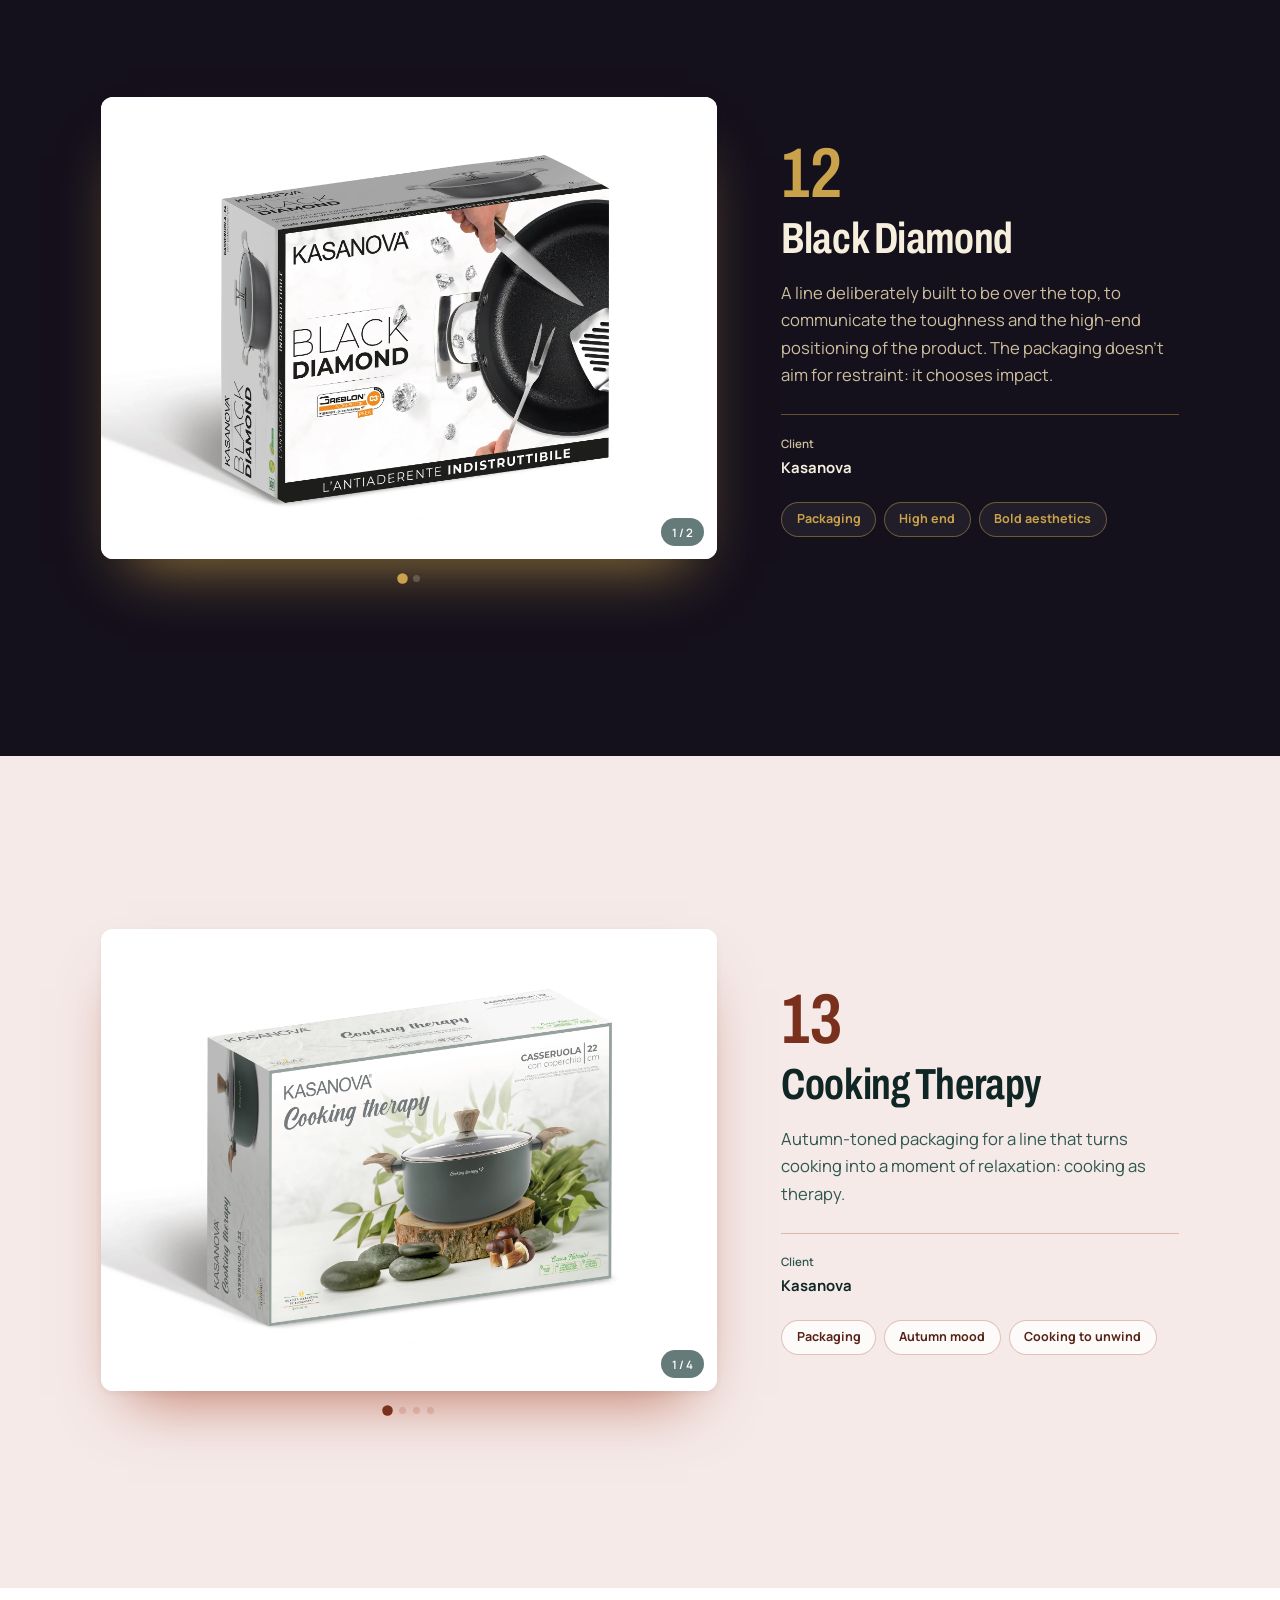
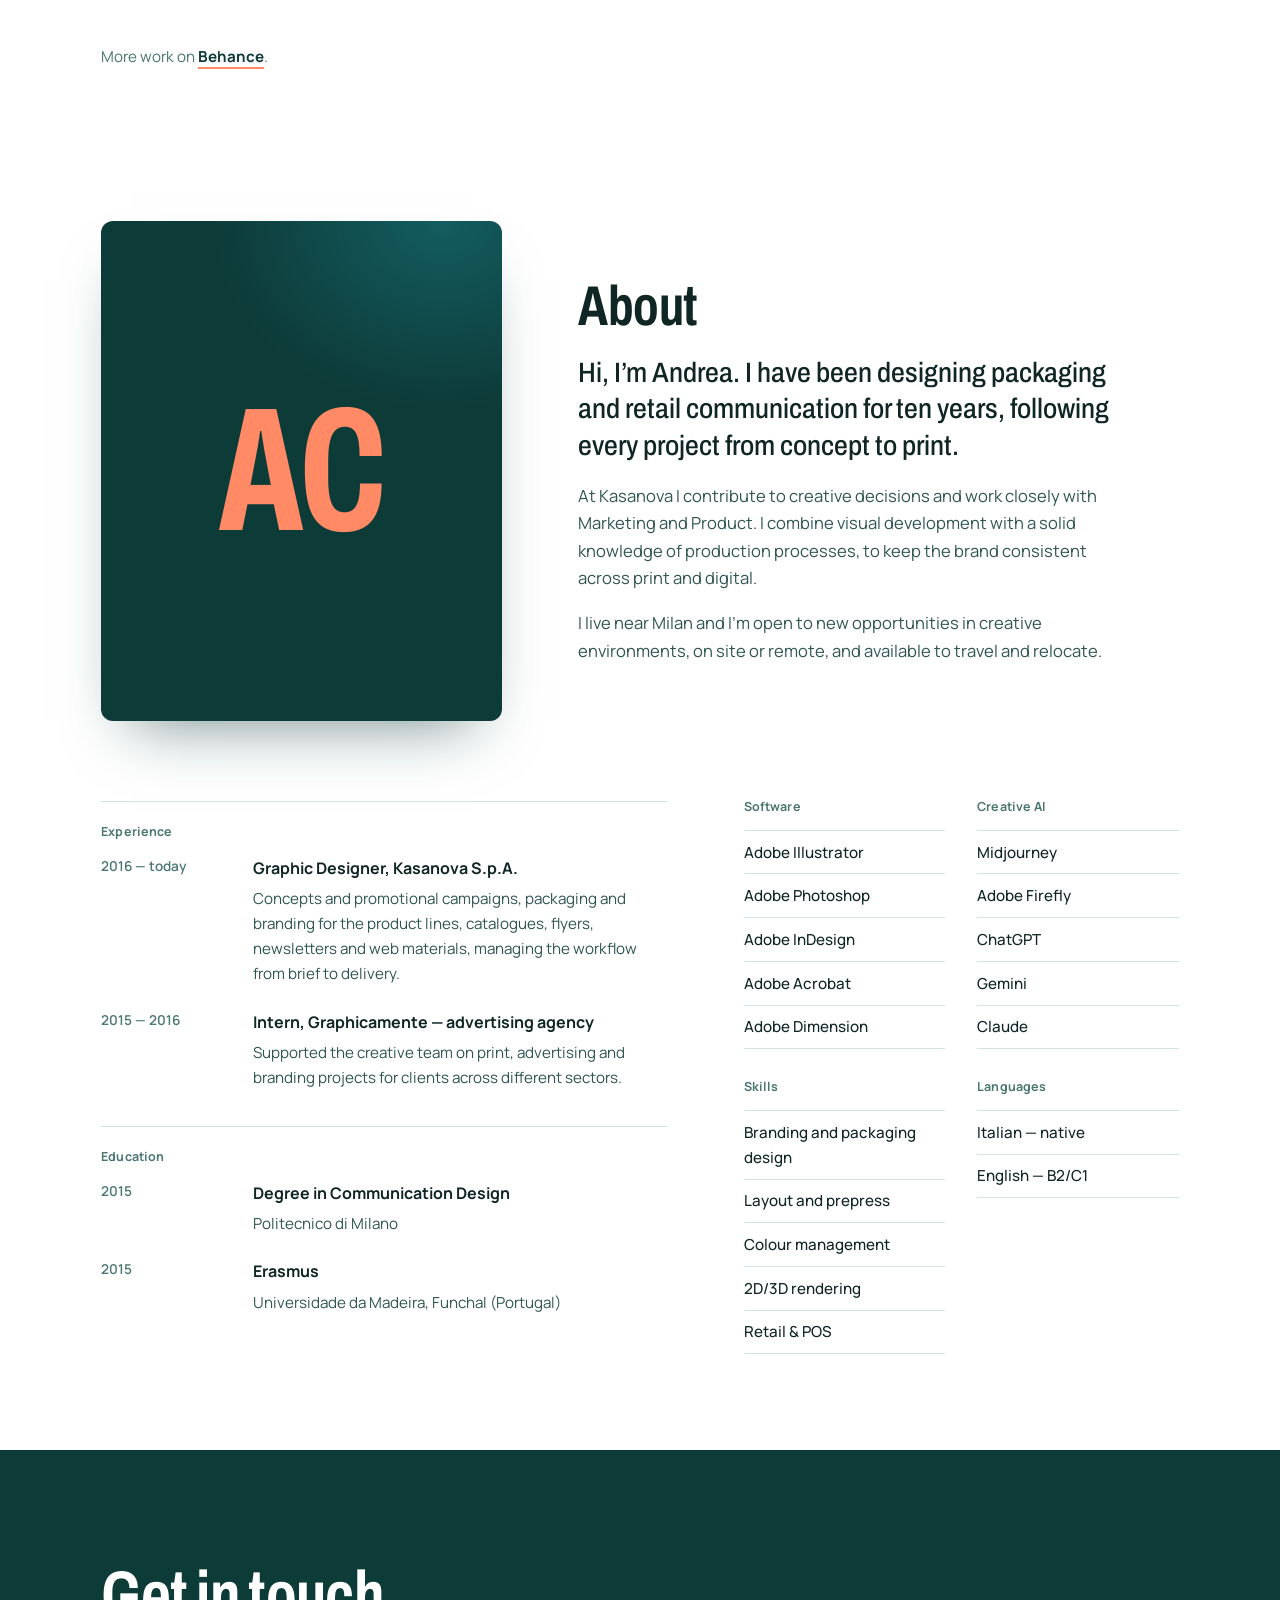
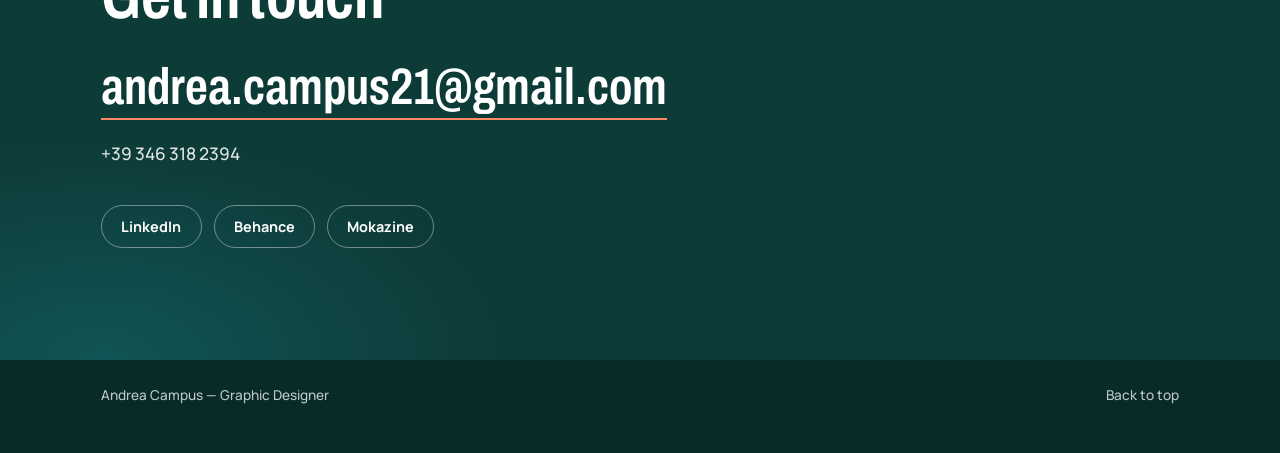
==== commit 61563758: "Versione inglese, navigazione tra i progetti, foto in WebP, nuovo Chi sono - Pulsante IT/EN: testi i" ====
--- a/index.html
+++ b/index.html
@@ -4,7 +4,22 @@
 <meta charset="UTF-8">
 <meta name="viewport" content="width=device-width, initial-scale=1.0">
 <title>Andrea Campus — Graphic Designer</title>
-<meta name="description" content="Portfolio di Andrea Campus, graphic designer specializzato in packaging, brand identity e materiali per il retail.">
+<meta name="description" content="Portfolio di Andrea Campus, senior graphic designer: branding, packaging e comunicazione retail.">
+
+<!-- Anteprima quando il link viene condiviso (WhatsApp, LinkedIn, Facebook…) -->
+<meta property="og:type" content="website">
+<meta property="og:site_name" content="Andrea Campus">
+<meta property="og:title" content="Andrea Campus — Senior Graphic Designer">
+<meta property="og:description" content="Branding, packaging e comunicazione retail. Dal brief allo scaffale.">
+<meta property="og:url" content="https://21andred.github.io/portfolio/">
+<meta property="og:image" content="https://21andred.github.io/portfolio/assets/anteprima-social.jpg">
+<meta property="og:image:width" content="1200">
+<meta property="og:image:height" content="630">
+<meta property="og:locale" content="it_IT">
+<meta property="og:locale:alternate" content="en_GB">
+<meta name="twitter:card" content="summary_large_image">
+
+<link rel="icon" href="assets/favicon.svg" type="image/svg+xml">
 
 <link rel="preconnect" href="https://fonts.googleapis.com">
 <link rel="preconnect" href="https://fonts.gstatic.com" crossorigin>
@@ -16,22 +31,36 @@
 
 <body>
 
-<a class="skip-link" href="#progetti">Vai ai progetti</a>
+<!--
+  TESTI E TRADUZIONI
+  I testi italiani si scrivono qui, come sempre. Gli elementi con
+  data-i18n="..." hanno la loro versione inglese in testi-en.js,
+  sotto lo stesso nome: se cambi una frase qui, aggiornala anche lì.
+-->
+
+<a class="skip-link" href="#progetti" data-i18n="skip">Vai ai progetti</a>
 
 <header class="site-header">
-  <nav class="nav" aria-label="Navigazione principale">
+  <nav class="nav" aria-label="Navigazione principale" data-i18n-aria="nav.label">
     <a href="#top" class="nav-name">Andrea Campus</a>
 
-    <button class="nav-toggle" aria-expanded="false" aria-controls="nav-links" type="button">
-      <span></span>
-      <span></span>
-    </button>
-
-    <ul class="nav-links" id="nav-links">
-      <li><a href="#progetti" data-nav="progetti">Progetti</a></li>
-      <li><a href="#chi-sono" data-nav="chi-sono">Chi sono</a></li>
-      <li><a href="#contatti" data-nav="contatti">Contatti</a></li>
-    </ul>
+    <div class="nav-right">
+      <ul class="nav-links" id="nav-links">
+        <li><a href="#progetti" data-nav="progetti" data-i18n="nav.progetti">Progetti</a></li>
+        <li><a href="#chi-sono" data-nav="chi-sono" data-i18n="nav.chisono">Chi sono</a></li>
+        <li><a href="#contatti" data-nav="contatti" data-i18n="nav.contatti">Contatti</a></li>
+      </ul>
+
+      <div class="lang-switch" role="group" aria-label="Lingua / Language">
+        <button type="button" class="lang-btn is-active" data-lang="it" aria-pressed="true" lang="it">IT</button>
+        <button type="button" class="lang-btn" data-lang="en" aria-pressed="false" lang="en">EN</button>
+      </div>
+
+      <button class="nav-toggle" aria-expanded="false" aria-controls="nav-links" type="button" aria-label="Menu">
+        <span></span>
+        <span></span>
+      </button>
+    </div>
   </nav>
 </header>
 
@@ -45,10 +74,10 @@
       <span class="line">Campus</span>
     </h1>
     <div class="hero-bottom">
-      <p class="hero-sub">Branding, packaging e comunicazione retail. Da dieci anni seguo i progetti dal brief allo scaffale, tra stampa e digitale.</p>
+      <p class="hero-sub" data-i18n="hero.sub">Branding, packaging e comunicazione retail. Da dieci anni seguo i progetti dal brief allo scaffale, tra stampa e digitale.</p>
       <div class="hero-actions">
-        <a href="#progetti" class="btn btn-primary">Vedi progetti</a>
-        <a href="assets/CV_Andrea%20Campus_26.pdf" class="btn btn-ghost" download="CV Andrea Campus.pdf">Scarica CV</a>
+        <a href="#progetti" class="btn btn-primary" data-i18n="hero.progetti">Vedi progetti</a>
+        <a href="assets/CV_Andrea%20Campus_26.pdf" class="btn btn-ghost" download="CV Andrea Campus.pdf" data-i18n="hero.cv">Scarica CV</a>
       </div>
     </div>
   </section>
@@ -57,13 +86,13 @@
   <section class="progetti" id="progetti">
     <div class="progetti-intro">
     <div class="section-head">
-      <h2>Progetti</h2>
-      <p>Scegli un progetto qui sotto, oppure scorri per vederli tutti.</p>
-    </div>
-
-    <div class="progetti-tabs" role="tablist" aria-label="Sottocategorie progetti">
-      <button class="progetti-tab is-active" type="button" role="tab" aria-selected="true" data-categoria="packaging-design">Packaging Design</button>
-      <button class="progetti-tab" type="button" role="tab" aria-selected="false" data-categoria="altri-lavori">Altri lavori</button>
+      <h2 data-i18n="progetti.titolo">Progetti</h2>
+      <p data-i18n="progetti.intro">Scegli un progetto qui sotto, oppure scorri per vederli tutti.</p>
+    </div>
+
+    <div class="progetti-tabs" role="tablist" aria-label="Sottocategorie progetti" data-i18n-aria="progetti.tabs">
+      <button class="progetti-tab is-active" type="button" role="tab" aria-selected="true" data-categoria="packaging-design" data-i18n="progetti.packaging">Packaging Design</button>
+      <button class="progetti-tab" type="button" role="tab" aria-selected="false" data-categoria="altri-lavori" data-i18n="progetti.altri">Altri lavori</button>
     </div>
 
     <div id="progetti-overview" class="progetti-overview">
@@ -75,50 +104,98 @@
       <!-- Generato automaticamente da progetti-dati.js -->
     </div>
 
-    <p class="case-more">
+    <p class="case-more" data-i18n="progetti.behance">
       Altri lavori su
       <a href="https://www.behance.net/andreacamp2d4e" target="_blank" rel="noopener">Behance</a>.
     </p>
   </section>
 
+  <!-- Indicatore del progetto attuale (compare solo mentre scorri i progetti) -->
+  <nav class="progetto-nav" id="progetto-nav" aria-label="Scorri i progetti" data-i18n-aria="nav.progetti-label" hidden>
+    <button type="button" class="progetto-nav-btn" data-dir="-1" aria-label="Progetto precedente" data-i18n-aria="nav.prec">↑</button>
+    <span class="progetto-nav-count"><span id="progetto-nav-attuale">01</span><span class="progetto-nav-sep">/</span><span id="progetto-nav-totale">13</span></span>
+    <button type="button" class="progetto-nav-btn" data-dir="1" aria-label="Progetto successivo" data-i18n-aria="nav.succ">↓</button>
+  </nav>
+
   <!-- ---------- CHI SONO ---------- -->
   <section class="chi-sono" id="chi-sono">
+    <div class="about-intro">
+      <!--
+        LA TUA FOTO: salvala come assets/foto-andrea.jpg
+        (verticale, circa 1200 × 1500 px). Finché il file non c'è,
+        al suo posto compaiono le tue iniziali.
+      -->
+      <figure class="about-photo">
+        <img src="assets/foto-andrea.jpg" alt="Ritratto di Andrea Campus" data-i18n-alt="chisono.foto" loading="lazy" onerror="this.parentNode.classList.add('is-empty'); this.remove();">
+        <span class="about-photo-initials" aria-hidden="true">AC</span>
+      </figure>
+
+      <div class="about-text">
+        <h2 data-i18n="chisono.titolo">Chi sono</h2>
+
+        <p class="about-lead" data-i18n="chisono.lead">
+          Ciao, sono Andrea. Disegno packaging e comunicazione per il retail da dieci anni,
+          seguendo ogni progetto dal concept fino alla stampa.
+        </p>
+
+        <p data-i18n="chisono.p1">
+          In Kasanova contribuisco alle scelte creative e lavoro a stretto contatto con Marketing e Prodotto.
+          Unisco lo sviluppo visivo alla conoscenza dei processi produttivi, per garantire coerenza di brand
+          tra stampa e digitale.
+        </p>
+
+        <p data-i18n="chisono.p2">
+          Vivo in Brianza e sono aperto a nuove opportunità in contesti creativi, in presenza o da remoto,
+          con disponibilità a trasferte e trasferimenti.
+        </p>
+      </div>
+    </div>
+
     <div class="about-grid">
-      <div class="about-text">
-        <h2>Chi sono</h2>
-
-        <p>
-          Sono un graphic designer con oltre dieci anni di esperienza nel retail e nella comunicazione visiva.
-          Il mio lavoro unisce qualità visiva, chiarezza e coerenza di brand, seguendo il flusso grafico
-          dall'idea iniziale fino alla realizzazione finale — in collaborazione con team interni,
-          fornitori e processi produttivi strutturati.
-        </p>
-
-        <p>
-          Dal 2016 lavoro come graphic designer in Kasanova SPA, dove mi occupo di packaging,
-          brand identity, cataloghi prodotto, listini e materiali vendita, oltre alla progettazione
-          di materiali per i punti vendita e alla preparazione dei file esecutivi per la stampa.
-        </p>
-
+      <div class="about-col">
         <div class="about-block">
-          <h3>Esperienza</h3>
-
-          <div class="timeline-item">
-            <span class="timeline-year">2016 — presente</span>
-
-            <div>
-              <p class="timeline-role">Graphic Designer, Kasanova SPA</p>
-              <p class="timeline-desc">
-                Packaging, brand identity, cataloghi, listini, materiali per punti vendita,
-                prestampa e gestione colore, rendering di prodotto, contenuti digitali.
+          <h3 data-i18n="chisono.esperienza">Esperienza</h3>
+
+          <div class="timeline-item">
+            <span class="timeline-year" data-i18n="chisono.kasanova.anni">2016 — oggi</span>
+            <div>
+              <p class="timeline-role">Graphic Designer, Kasanova S.p.A.</p>
+              <p class="timeline-desc" data-i18n="chisono.kasanova.desc">
+                Concept e campagne promozionali, packaging e branding per le linee di prodotto,
+                cataloghi, volantini, newsletter e materiali web, gestione del flusso dal brief alla consegna.
               </p>
             </div>
           </div>
+
+          <div class="timeline-item">
+            <span class="timeline-year">2015 — 2016</span>
+            <div>
+              <p class="timeline-role" data-i18n="chisono.graphicamente.ruolo">Stage, Graphicamente — agenzia pubblicitaria</p>
+              <p class="timeline-desc" data-i18n="chisono.graphicamente.desc">
+                Supporto al team creativo su progetti di stampa, advertising e branding per clienti di diversi settori.
+              </p>
+            </div>
+          </div>
         </div>
 
         <div class="about-block">
-          <h3>Formazione</h3>
-          <p class="timeline-desc">Laurea in Design della Comunicazione, Politecnico di Milano</p>
+          <h3 data-i18n="chisono.formazione">Formazione</h3>
+
+          <div class="timeline-item">
+            <span class="timeline-year">2015</span>
+            <div>
+              <p class="timeline-role" data-i18n="chisono.laurea">Laurea in Design della Comunicazione</p>
+              <p class="timeline-desc">Politecnico di Milano</p>
+            </div>
+          </div>
+
+          <div class="timeline-item">
+            <span class="timeline-year">2015</span>
+            <div>
+              <p class="timeline-role">Erasmus</p>
+              <p class="timeline-desc" data-i18n="chisono.erasmus">Universidade da Madeira, Funchal (Portogallo)</p>
+            </div>
+          </div>
         </div>
       </div>
 
@@ -135,21 +212,32 @@
         </div>
 
         <div class="about-list">
-          <h3>Competenze</h3>
-          <ul>
-            <li>Impaginazione e prestampa</li>
-            <li>Gestione colore</li>
-            <li>Packaging e dielines</li>
-            <li>Rendering 2D/3D</li>
-            <li>Retail &amp; POS</li>
-          </ul>
-        </div>
-
-        <div class="about-list">
-          <h3>Lingue</h3>
-          <ul>
-            <li>Italiano — madrelingua</li>
-            <li>Inglese — B2/C1</li>
+          <h3 data-i18n="chisono.ai">AI creativa</h3>
+          <ul>
+            <li>Midjourney</li>
+            <li>Adobe Firefly</li>
+            <li>ChatGPT</li>
+            <li>Gemini</li>
+            <li>Claude</li>
+          </ul>
+        </div>
+
+        <div class="about-list">
+          <h3 data-i18n="chisono.competenze">Competenze</h3>
+          <ul>
+            <li data-i18n="chisono.c1">Branding e packaging design</li>
+            <li data-i18n="chisono.c2">Impaginazione e prestampa</li>
+            <li data-i18n="chisono.c3">Gestione colore</li>
+            <li data-i18n="chisono.c4">Rendering 2D/3D</li>
+            <li data-i18n="chisono.c5">Retail &amp; POS</li>
+          </ul>
+        </div>
+
+        <div class="about-list">
+          <h3 data-i18n="chisono.lingue">Lingue</h3>
+          <ul>
+            <li data-i18n="chisono.italiano">Italiano — madrelingua</li>
+            <li data-i18n="chisono.inglese">Inglese — B2/C1</li>
           </ul>
         </div>
       </div>
@@ -158,7 +246,7 @@
 
   <!-- ---------- CONTATTI ---------- -->
   <section class="contatti" id="contatti">
-    <h2>Contattami</h2>
+    <h2 data-i18n="contatti.titolo">Contattami</h2>
 
     <a class="contact-email" href="mailto:andrea.campus21@gmail.com">
       andrea.campus21@gmail.com
@@ -168,19 +256,15 @@
 
     <ul class="contact-links">
       <li>
-        <a href="https://www.behance.net/andreacamp2d4e" target="_blank" rel="noopener">
-          Behance
-        </a>
+        <a href="https://www.linkedin.com/in/andrea-campus-a435b1107/" target="_blank" rel="noopener">LinkedIn</a>
       </li>
 
       <li>
-        <a href="https://www.mokazine.com/read/andreacampus21/portfolio---andrea-campus" target="_blank" rel="noopener">
-          Mokazine
-        </a>
+        <a href="https://www.behance.net/andreacamp2d4e" target="_blank" rel="noopener">Behance</a>
       </li>
 
       <li>
-        <a href="#" target="_blank" rel="noopener">LinkedIn</a>
+        <a href="https://www.mokazine.com/read/andreacampus21/portfolio---andrea-campus" target="_blank" rel="noopener">Mokazine</a>
       </li>
     </ul>
   </section>
@@ -189,24 +273,25 @@
 
 <footer class="site-footer">
   <p>Andrea Campus — Graphic Designer</p>
-  <a href="#top">Torna su</a>
+  <a href="#top" data-i18n="footer.su">Torna su</a>
   <span id="contatore" class="contatore" aria-hidden="true"></span>
 </footer>
 
 <!-- ---------- VISUALIZZATORE A SCHERMO INTERO ---------- -->
 <div id="lightbox" class="lightbox" aria-hidden="true">
-  <button id="lightbox-close" class="lightbox-close" type="button" aria-label="Chiudi il visualizzatore">×</button>
-  <button id="lightbox-prev" class="lightbox-arrow lightbox-prev" type="button" aria-label="Foto precedente">‹</button>
+  <button id="lightbox-close" class="lightbox-close" type="button" aria-label="Chiudi il visualizzatore" data-i18n-aria="lightbox.chiudi">×</button>
+  <button id="lightbox-prev" class="lightbox-arrow lightbox-prev" type="button" aria-label="Foto precedente" data-i18n-aria="foto.prec">‹</button>
 
   <figure class="lightbox-content">
     <img id="lightbox-image" src="" alt="">
     <figcaption id="lightbox-caption"></figcaption>
   </figure>
 
-  <button id="lightbox-next" class="lightbox-arrow lightbox-next" type="button" aria-label="Foto successiva">›</button>
+  <button id="lightbox-next" class="lightbox-arrow lightbox-next" type="button" aria-label="Foto successiva" data-i18n-aria="foto.succ">›</button>
 </div>
 
 <script src="progetti-dati.js"></script>
+<script src="testi-en.js"></script>
 <script src="script.js"></script>
 
 </body>
--- a/styles.css
+++ b/styles.css
@@ -117,6 +117,8 @@
   font-size: 1.35rem; line-height: 1; letter-spacing: -0.005em;
 }
 
+.nav-right { display: flex; align-items: center; gap: 2rem; }
+
 .nav-links { display: flex; gap: 2.25rem; }
 .nav-links a { font-size: 0.92rem; font-weight: 600; color: var(--ink-soft); position: relative; padding-bottom: 3px; }
 
@@ -126,6 +128,24 @@
 }
 .nav-links a:hover, .nav-links a.active { color: var(--forest); }
 .nav-links a:hover::after, .nav-links a.active::after { right: 0; }
+
+/* Pulsante lingua IT / EN */
+.lang-switch {
+  display: flex;
+  padding: 3px;
+  border: 1.5px solid var(--line);
+  border-radius: var(--radius-pill);
+}
+.lang-btn {
+  border: 0; background: none; cursor: pointer;
+  font-size: 0.72rem; font-weight: 700; letter-spacing: 0.04em;
+  color: var(--muted);
+  padding: 0.3rem 0.6rem;
+  border-radius: var(--radius-pill);
+  transition: background 0.18s ease, color 0.18s ease;
+}
+.lang-btn:hover { color: var(--forest); }
+.lang-btn.is-active { background: var(--forest); color: #fff; }
 
 .nav-toggle {
   display: none; width: 34px; height: 34px; background: none; border: none; cursor: pointer;
@@ -466,25 +486,117 @@
 .case-more a:hover { color: var(--coral-deep); }
 
 /* =========================================================
+   INDICATORE "03 / 13" (fisso a destra mentre scorri i progetti)
+   ========================================================= */
+.progetto-nav {
+  --c: var(--forest);
+  position: fixed;
+  right: clamp(0.75rem, 2vw, 1.75rem);
+  top: calc(50% + var(--header-h) / 2);
+  transform: translateY(-50%);
+  z-index: 90;
+  display: flex;
+  flex-direction: column;
+  align-items: center;
+  gap: 0.35rem;
+  padding: 0.4rem;
+  background: rgba(255, 255, 255, 0.82);
+  backdrop-filter: blur(8px);
+  border: 1px solid color-mix(in srgb, var(--c) 25%, transparent);
+  border-radius: var(--radius-pill);
+  box-shadow: 0 10px 30px -14px color-mix(in srgb, var(--c) 60%, transparent);
+  animation: appare 0.3s ease both;
+}
+.progetto-nav[hidden] { display: none; }
+@keyframes appare { from { opacity: 0; } }
+
+.progetto-nav-count {
+  display: flex; flex-direction: column; align-items: center;
+  font-family: var(--font-display); font-weight: var(--display-weight); font-stretch: var(--display-stretch);
+  font-size: 1.05rem; line-height: 1.05;
+  font-variant-numeric: tabular-nums;
+  color: color-mix(in srgb, var(--c) 72%, #000);
+}
+.progetto-nav-sep { width: 1rem; height: 1.5px; margin: 0.25rem 0; background: currentColor; opacity: 0.35; font-size: 0; }
+#progetto-nav-totale { opacity: 0.55; }
+
+.progetto-nav-btn {
+  width: 34px; height: 34px; border-radius: 50%; border: 0;
+  background: transparent; color: color-mix(in srgb, var(--c) 72%, #000);
+  font-size: 0.95rem; cursor: pointer;
+  display: flex; align-items: center; justify-content: center;
+  transition: background 0.18s ease, color 0.18s ease;
+}
+.progetto-nav-btn:hover { background: var(--c); color: #fff; }
+
+.progetto-nav.is-dark { background: rgba(20, 16, 28, 0.78); }
+.progetto-nav.is-dark .progetto-nav-count,
+.progetto-nav.is-dark .progetto-nav-btn { color: var(--c); }
+.progetto-nav.is-dark .progetto-nav-btn:hover { color: #14101C; }
+
+/* =========================================================
    CHI SONO
    ========================================================= */
 .case-more, .chi-sono, .contatti { scroll-snap-align: start; }
 .chi-sono { max-width: var(--max); margin: 0 auto; padding: clamp(3.5rem, 8vw, 6rem) var(--gutter); }
+
+/* Foto + presentazione */
+.about-intro {
+  display: grid;
+  grid-template-columns: minmax(0, 0.8fr) minmax(0, 1.2fr);
+  gap: clamp(2rem, 6vw, 5rem);
+  align-items: center;
+  margin-bottom: clamp(3rem, 7vw, 5rem);
+}
+
+.about-photo {
+  position: relative;
+  margin: 0;
+  aspect-ratio: 4 / 5;
+  border-radius: var(--radius);
+  overflow: hidden;
+  background:
+    radial-gradient(22rem 18rem at 85% 0%, rgba(30, 154, 168, 0.35), transparent 65%),
+    var(--forest);
+  box-shadow: 0 30px 60px -30px rgba(13, 59, 56, 0.6);
+}
+.about-photo img { width: 100%; height: 100%; object-fit: cover; }
+
+/* Senza foto: le iniziali al suo posto */
+.about-photo-initials {
+  display: none;
+  position: absolute; inset: 0;
+  align-items: center; justify-content: center;
+  font-family: var(--font-display); font-weight: 700; font-stretch: 62%;
+  font-size: clamp(6rem, 16vw, 11rem); line-height: 1; letter-spacing: -0.02em;
+  color: var(--coral);
+}
+.about-photo.is-empty .about-photo-initials { display: flex; }
+
+.about-text h2 { font-size: clamp(2.4rem, 4.8vw, 3.5rem); }
+.about-lead {
+  margin-top: 1.25rem;
+  font-family: var(--font-display); font-weight: 500; font-stretch: 85%;
+  font-size: clamp(1.35rem, 2.3vw, 1.75rem); line-height: 1.3;
+  color: var(--ink); max-width: 34rem;
+}
+.about-text p:not(.about-lead) { margin-top: 1.1rem; max-width: 34rem; color: var(--ink-soft); font-size: 1.04rem; }
+
+/* Esperienza, formazione e liste */
 .about-grid { display: grid; grid-template-columns: 1.3fr 1fr; gap: clamp(2.5rem, 6vw, 5rem); }
-.about-text h2 { font-size: clamp(2.4rem, 4.8vw, 3.5rem); }
-.about-text p { margin-top: 1.25rem; max-width: 33rem; color: var(--ink-soft); font-size: 1.04rem; }
-.about-text p + p { margin-top: 1rem; }
-
-.about-block { margin-top: 2.25rem; padding-top: 1.5rem; border-top: 1.5px solid var(--line); }
+
+.about-block { padding-top: 1.5rem; border-top: 1.5px solid var(--line); }
+.about-block + .about-block { margin-top: 2.25rem; }
 .about-block h3, .about-list h3 {
   font-family: var(--font-body); font-size: 0.78rem; font-weight: 700; color: var(--muted);
   margin-bottom: 1rem; letter-spacing: 0.01em;
 }
 
 .timeline-item { display: flex; gap: 1.5rem; }
+.timeline-item + .timeline-item { margin-top: 1.4rem; }
 .timeline-year { flex: 0 0 8rem; font-size: 0.85rem; font-weight: 600; color: var(--muted); }
 .timeline-role { font-weight: 700; }
-.timeline-desc { margin-top: 0.4rem; color: var(--ink-soft); font-size: 0.95rem; max-width: 28rem; }
+.timeline-desc { margin-top: 0.3rem; color: var(--ink-soft); font-size: 0.95rem; max-width: 30rem; }
 
 .about-lists { display: grid; grid-template-columns: 1fr; gap: 2rem; align-content: start; }
 .about-list li { padding: 0.55rem 0; border-top: 1.5px solid var(--line); font-size: 0.95rem; font-weight: 500; }
@@ -604,11 +716,14 @@
 
 @media (max-width: 860px) {
   .progetto { grid-template-columns: 1fr; }
-  .about-grid { grid-template-columns: 1fr; }
+  .about-grid, .about-intro { grid-template-columns: 1fr; }
+  .about-photo { max-width: 22rem; }
+  .progetto-nav { display: none; }
 }
 
 @media (max-width: 640px) {
   .nav-toggle { display: flex; }
+  .nav-right { gap: 1rem; }
   .nav-links {
     position: absolute; top: 100%; left: 0; right: 0; background: #fff;
     border-bottom: 1px solid var(--line); flex-direction: column; gap: 0;
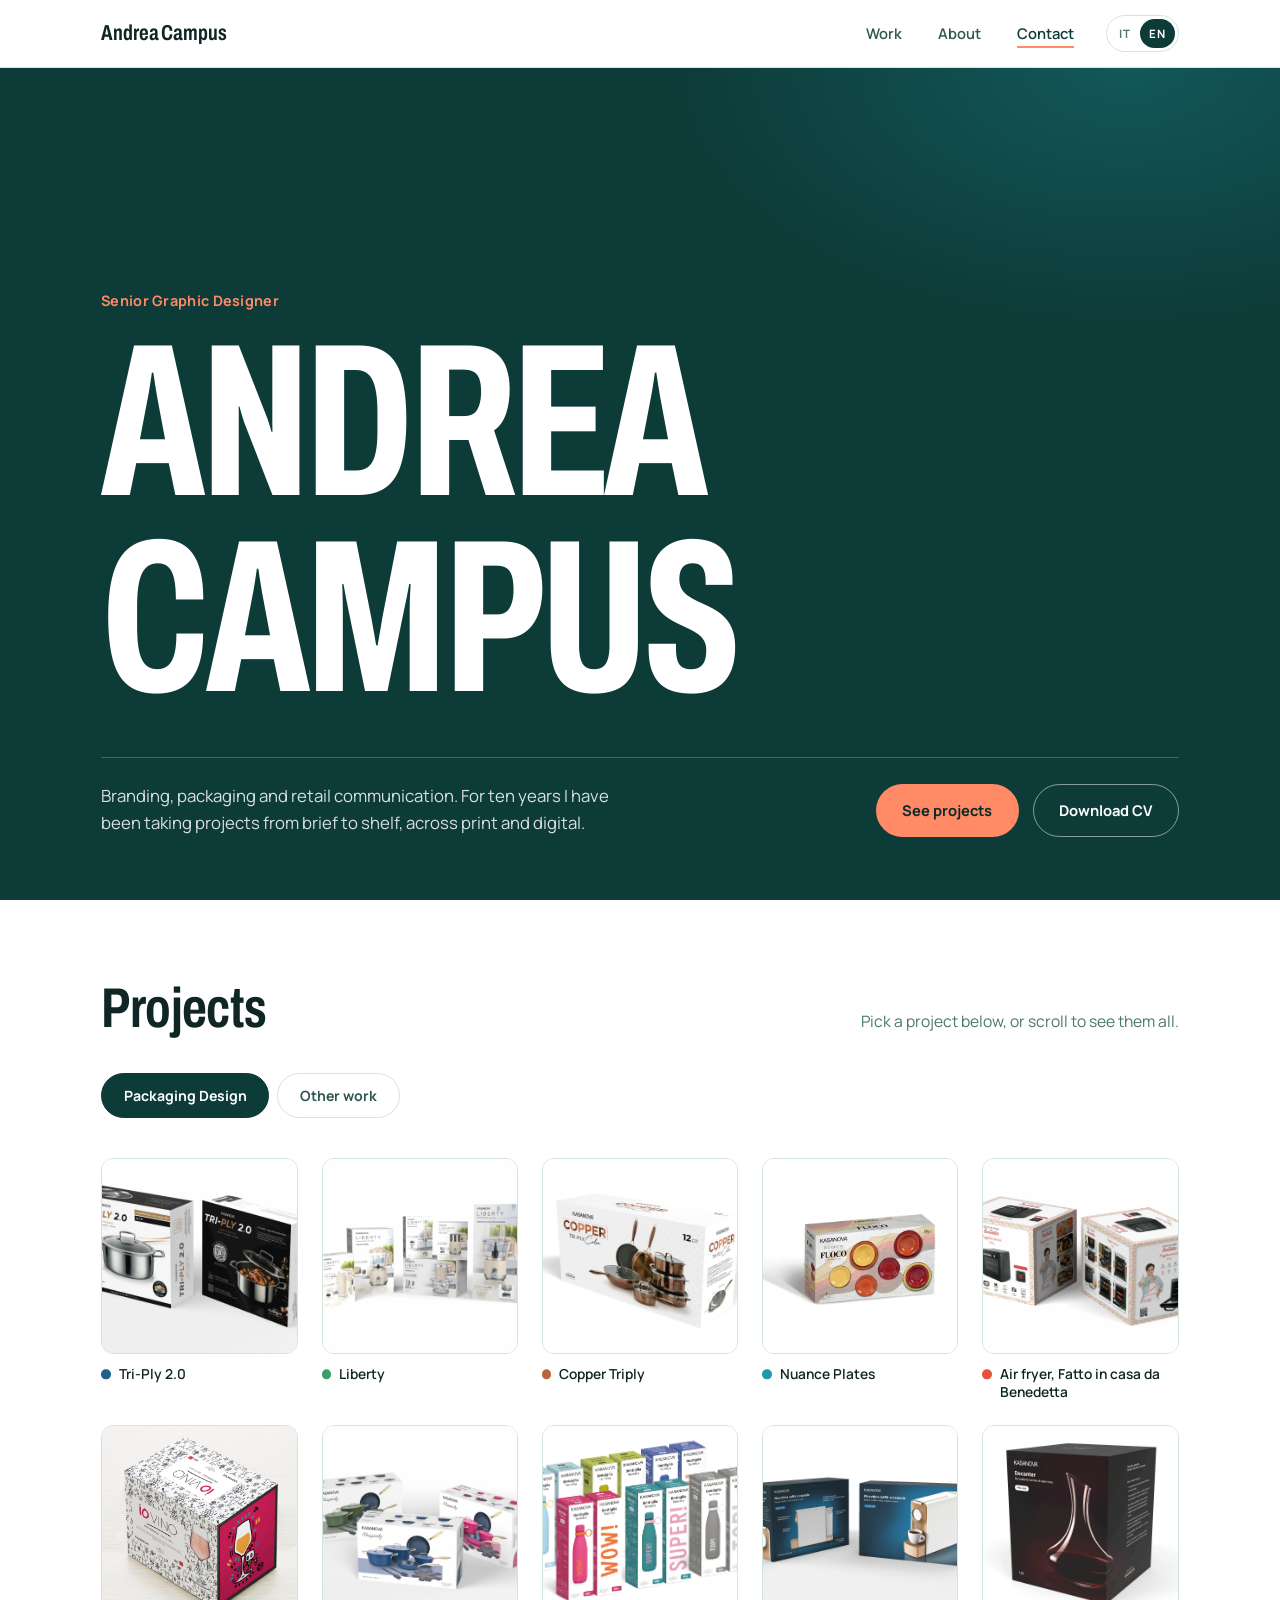
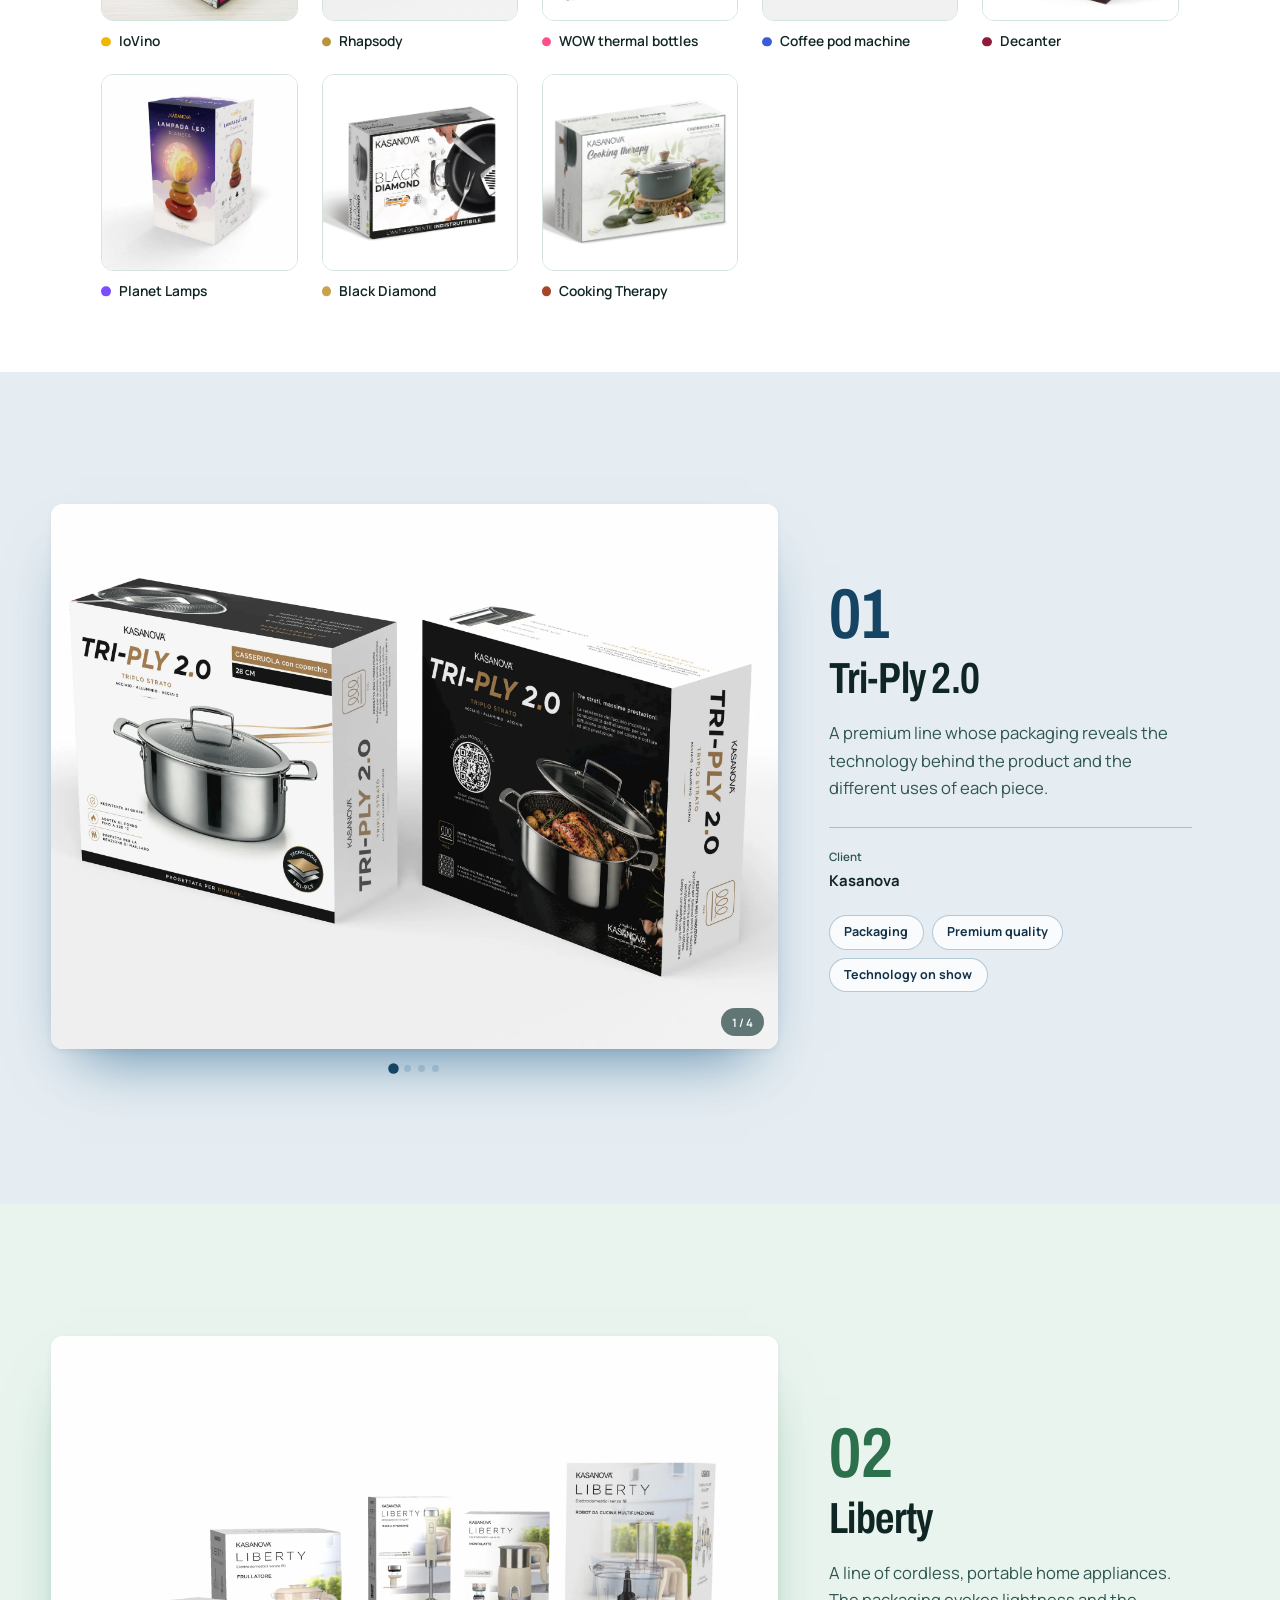
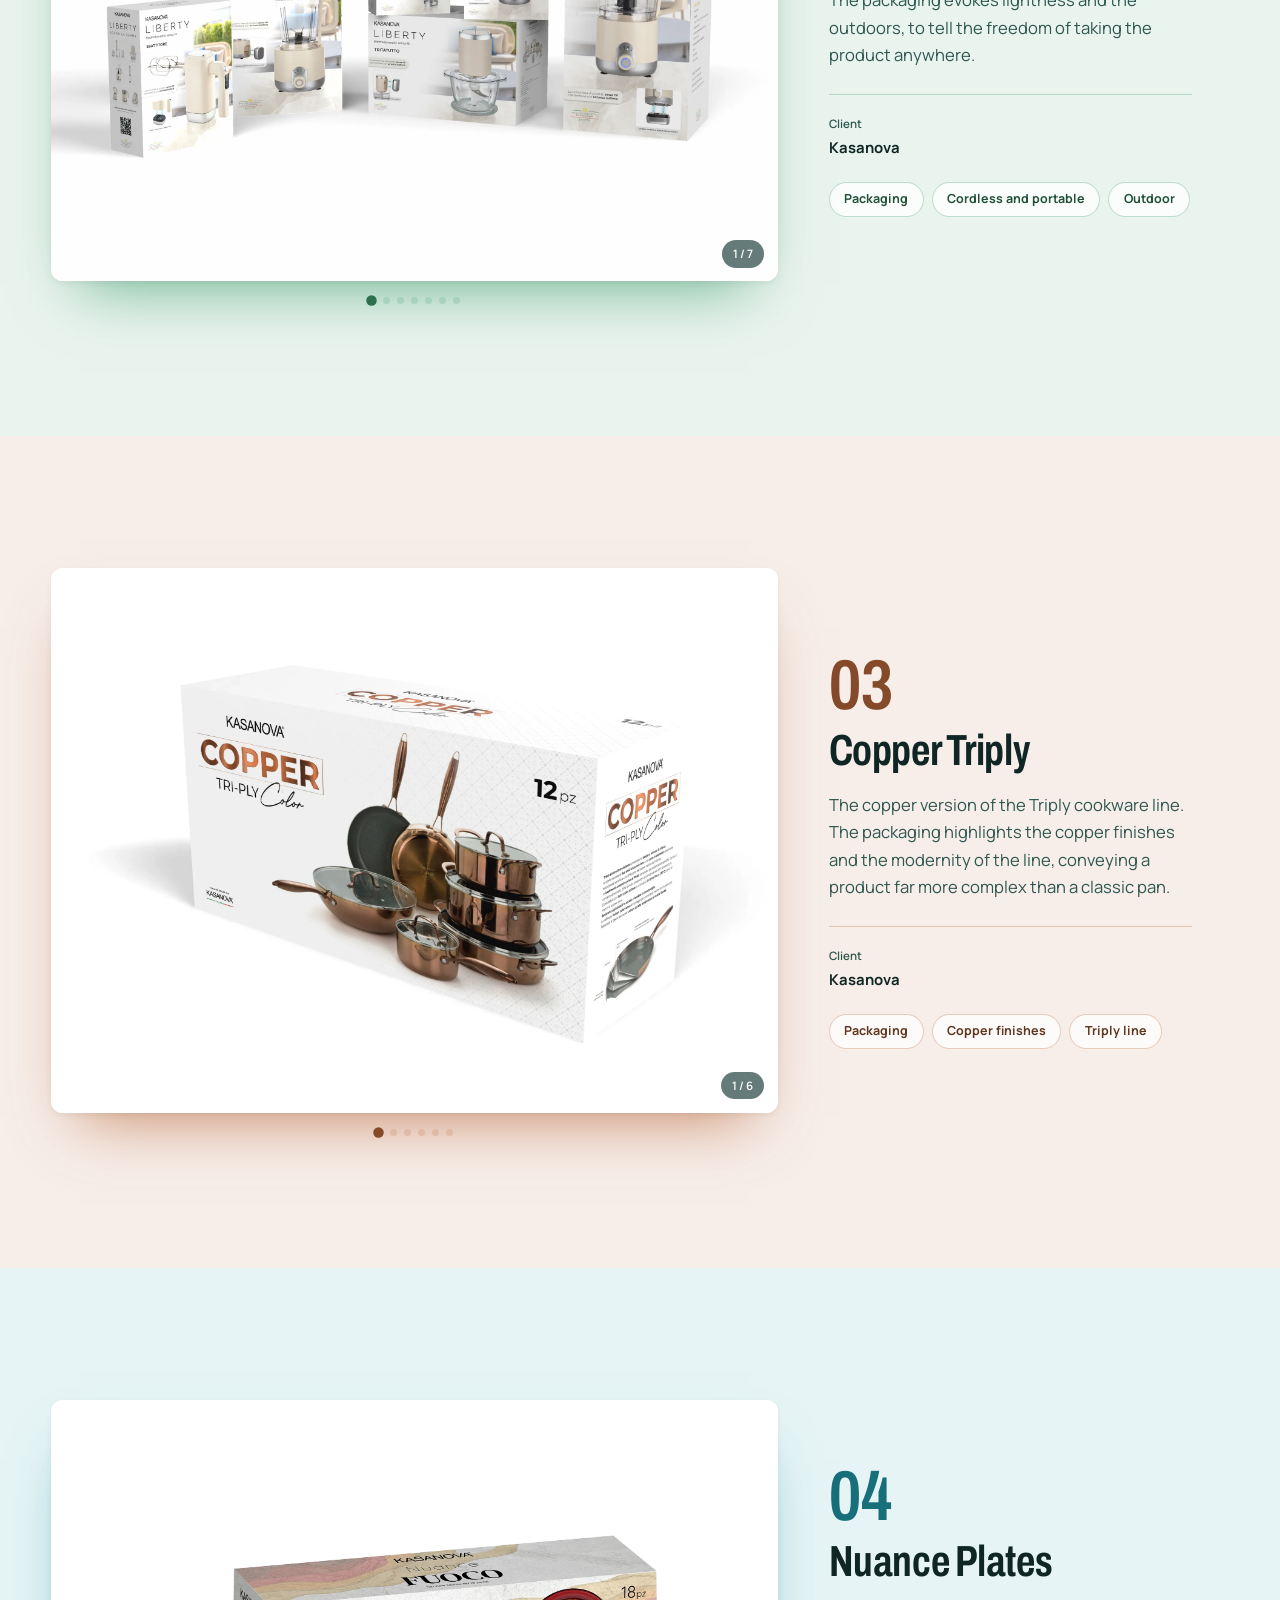
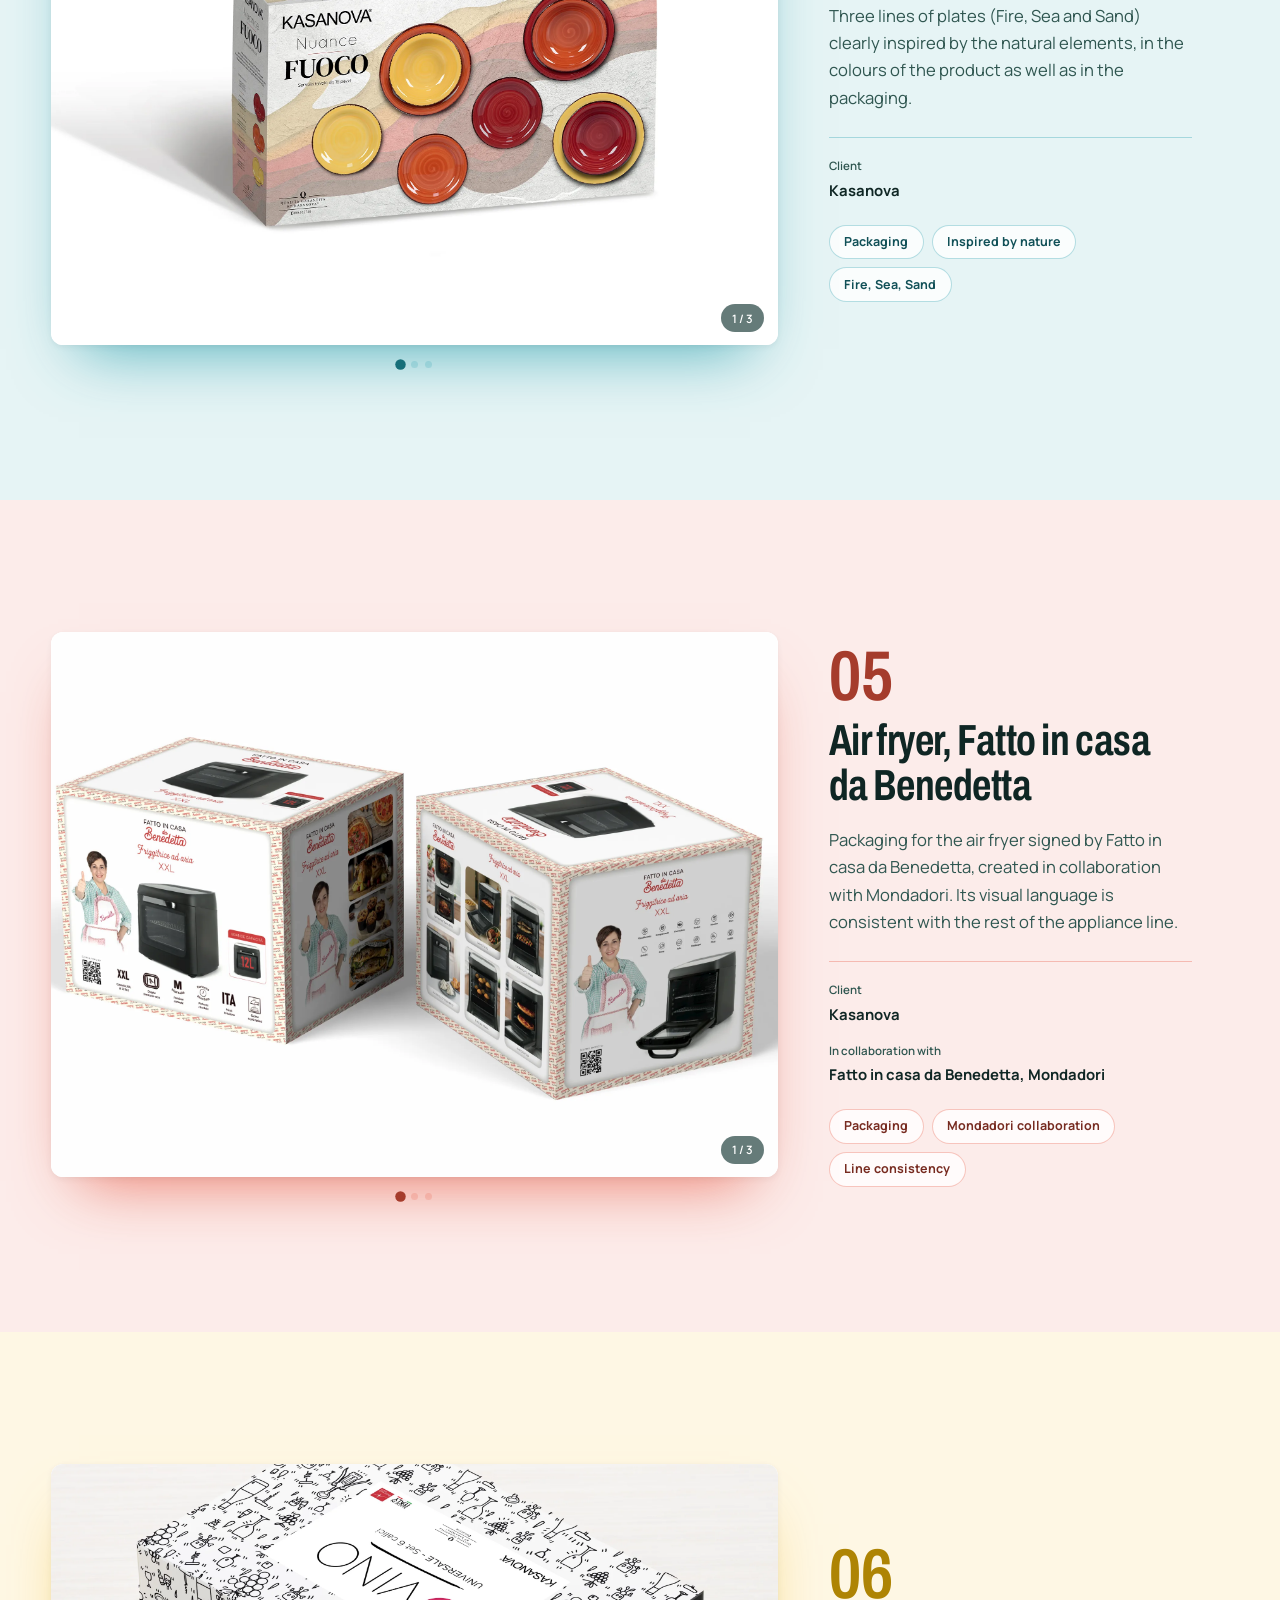
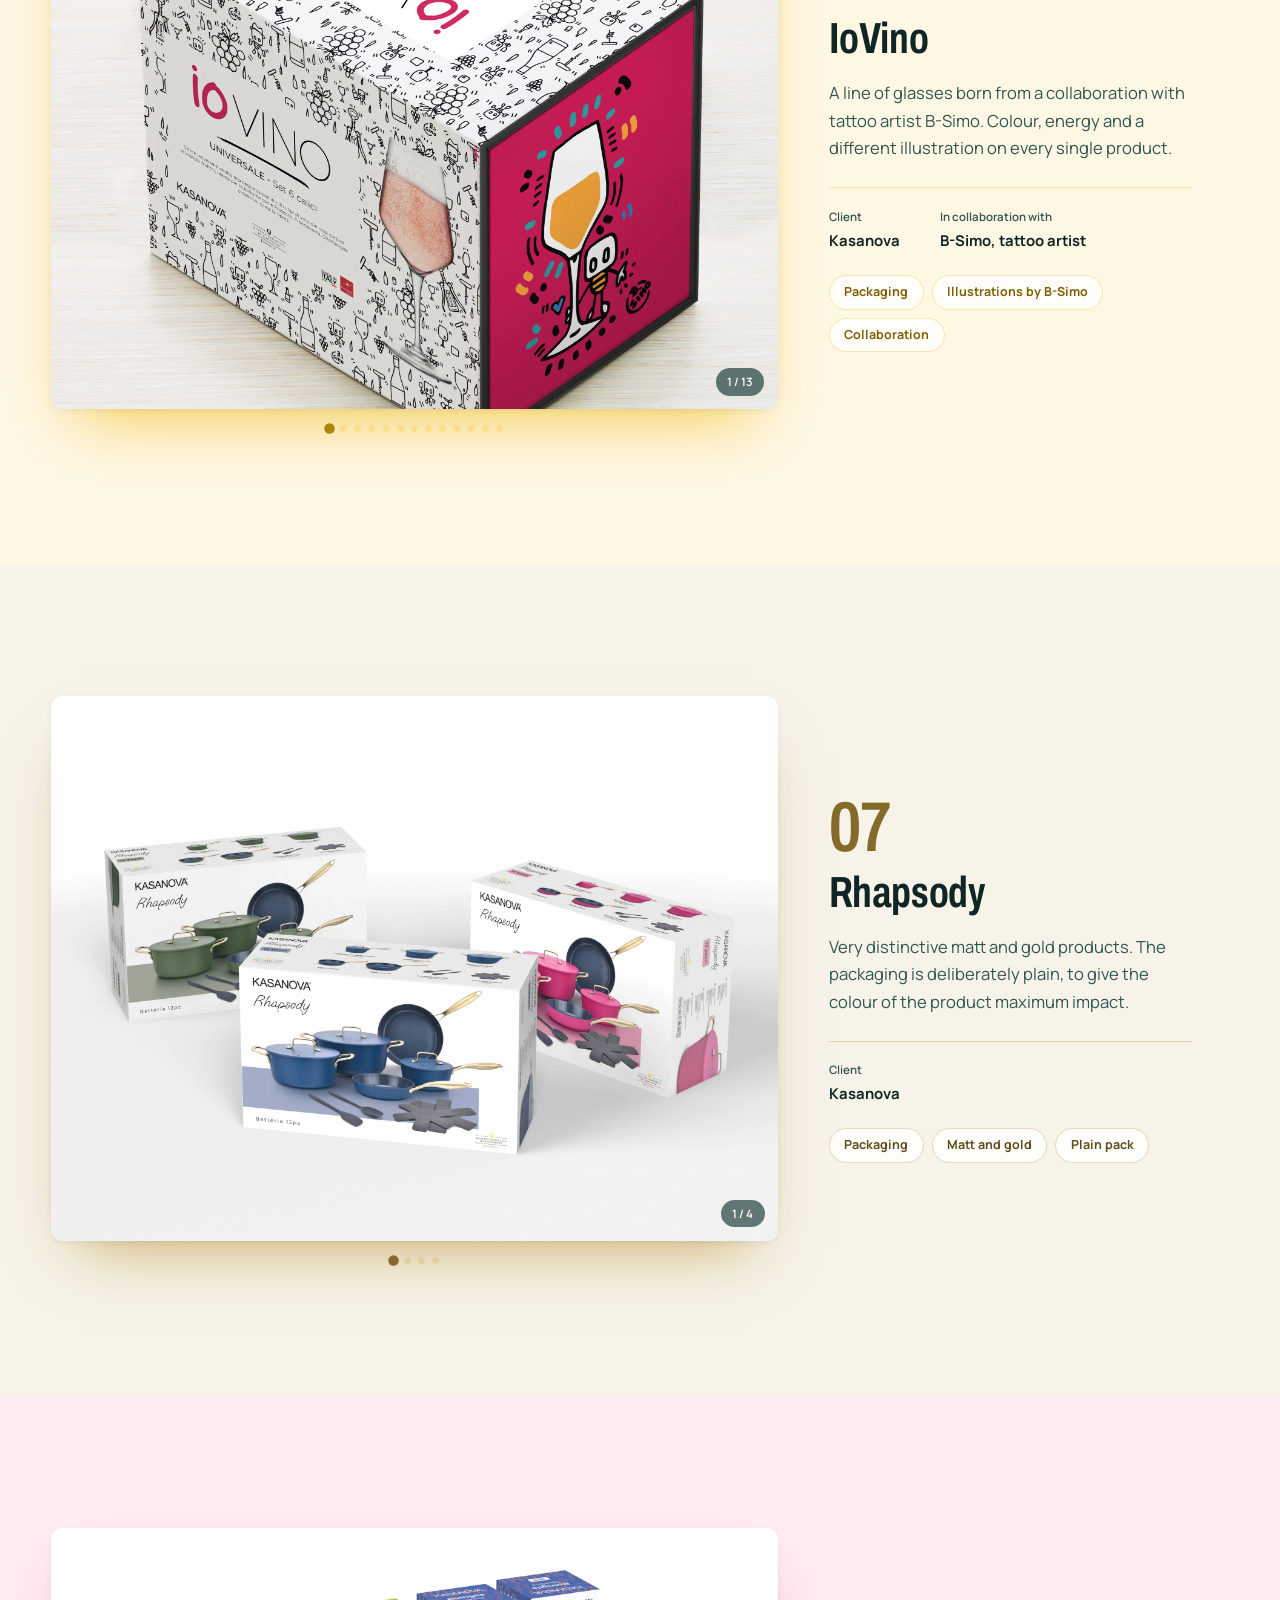
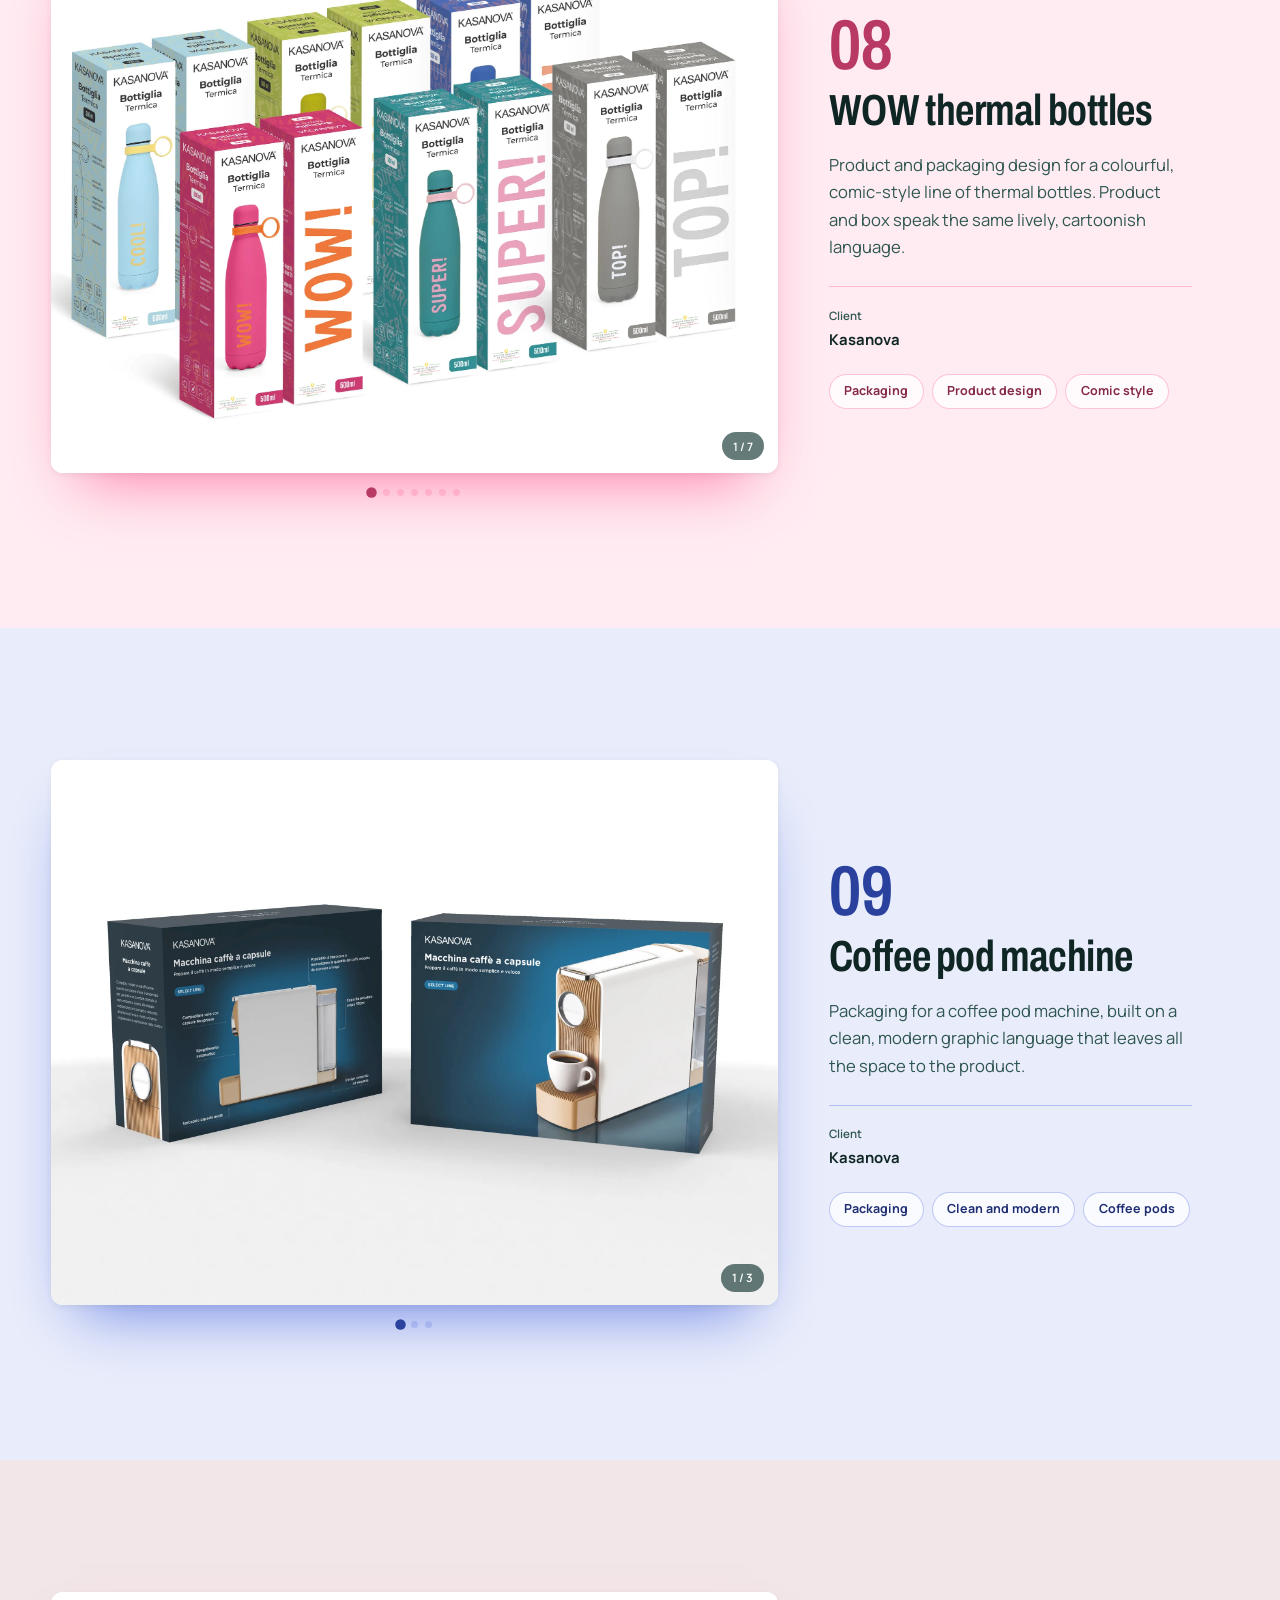
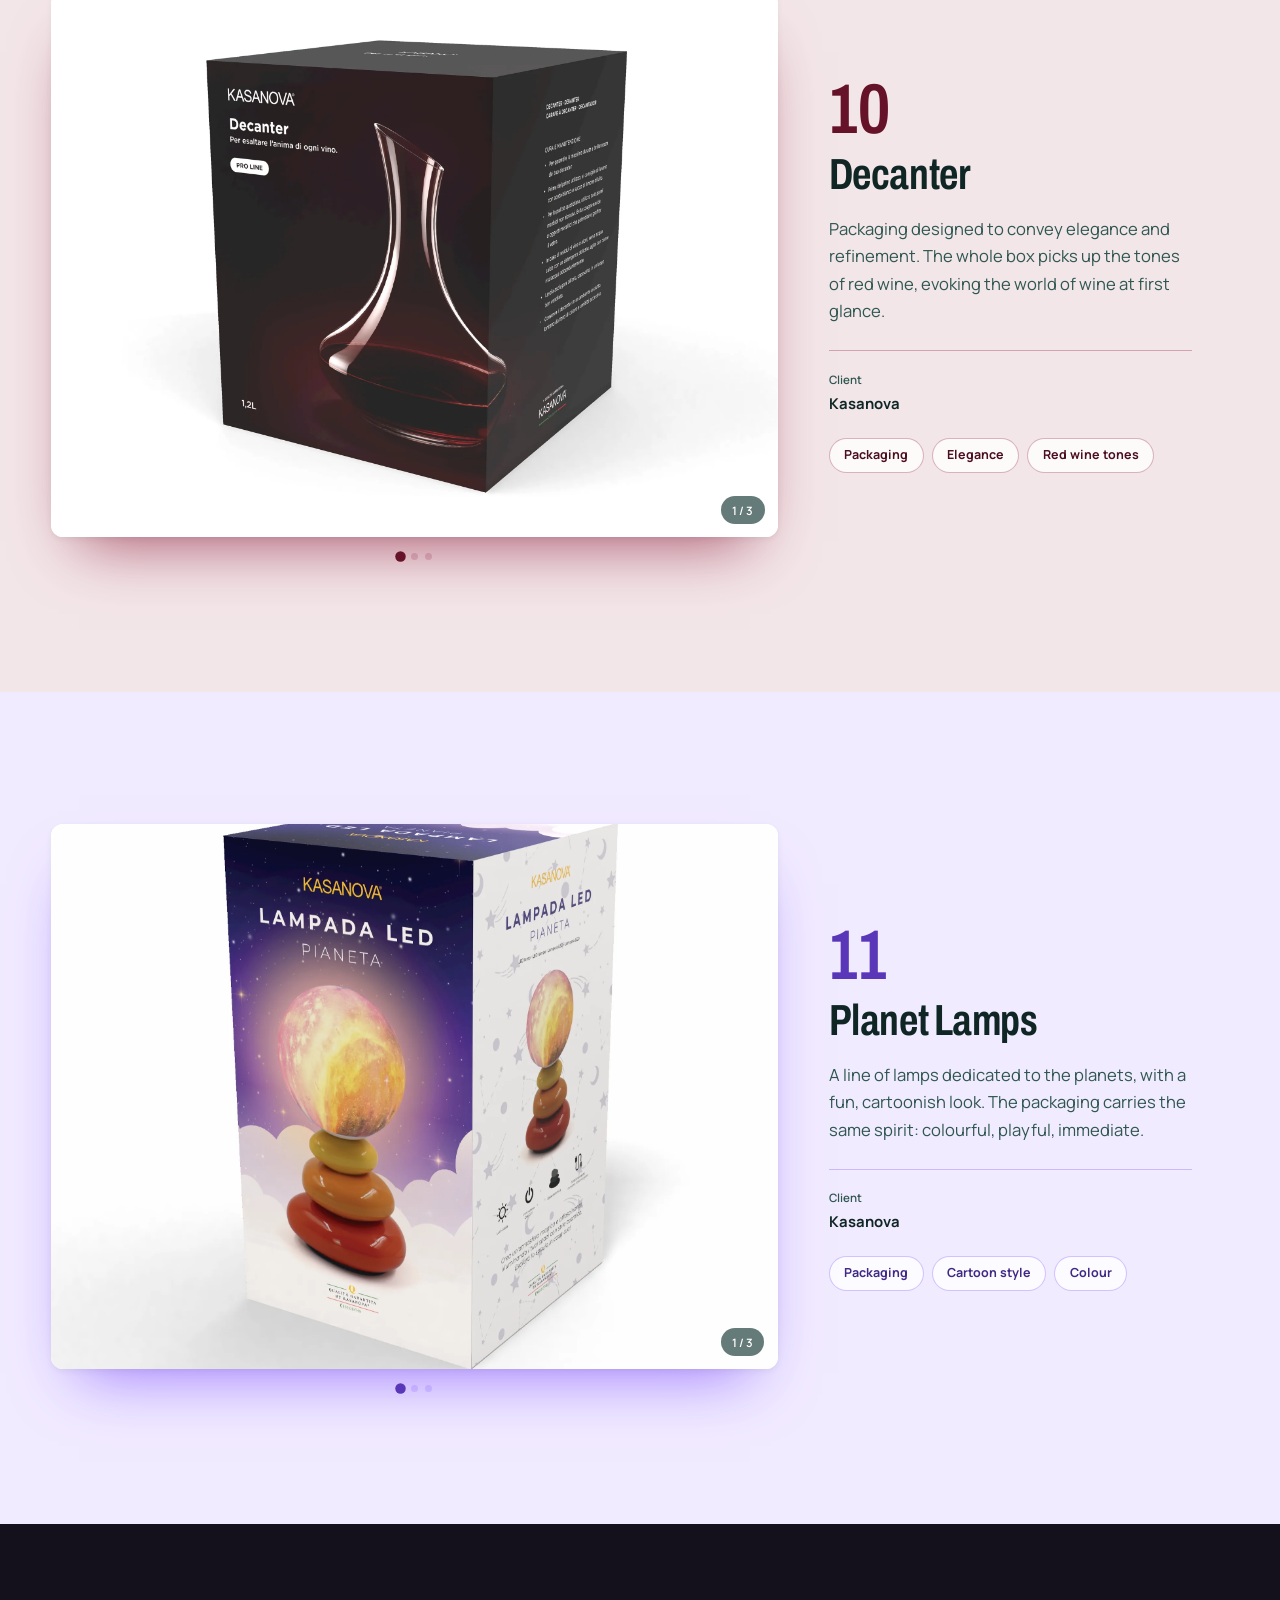
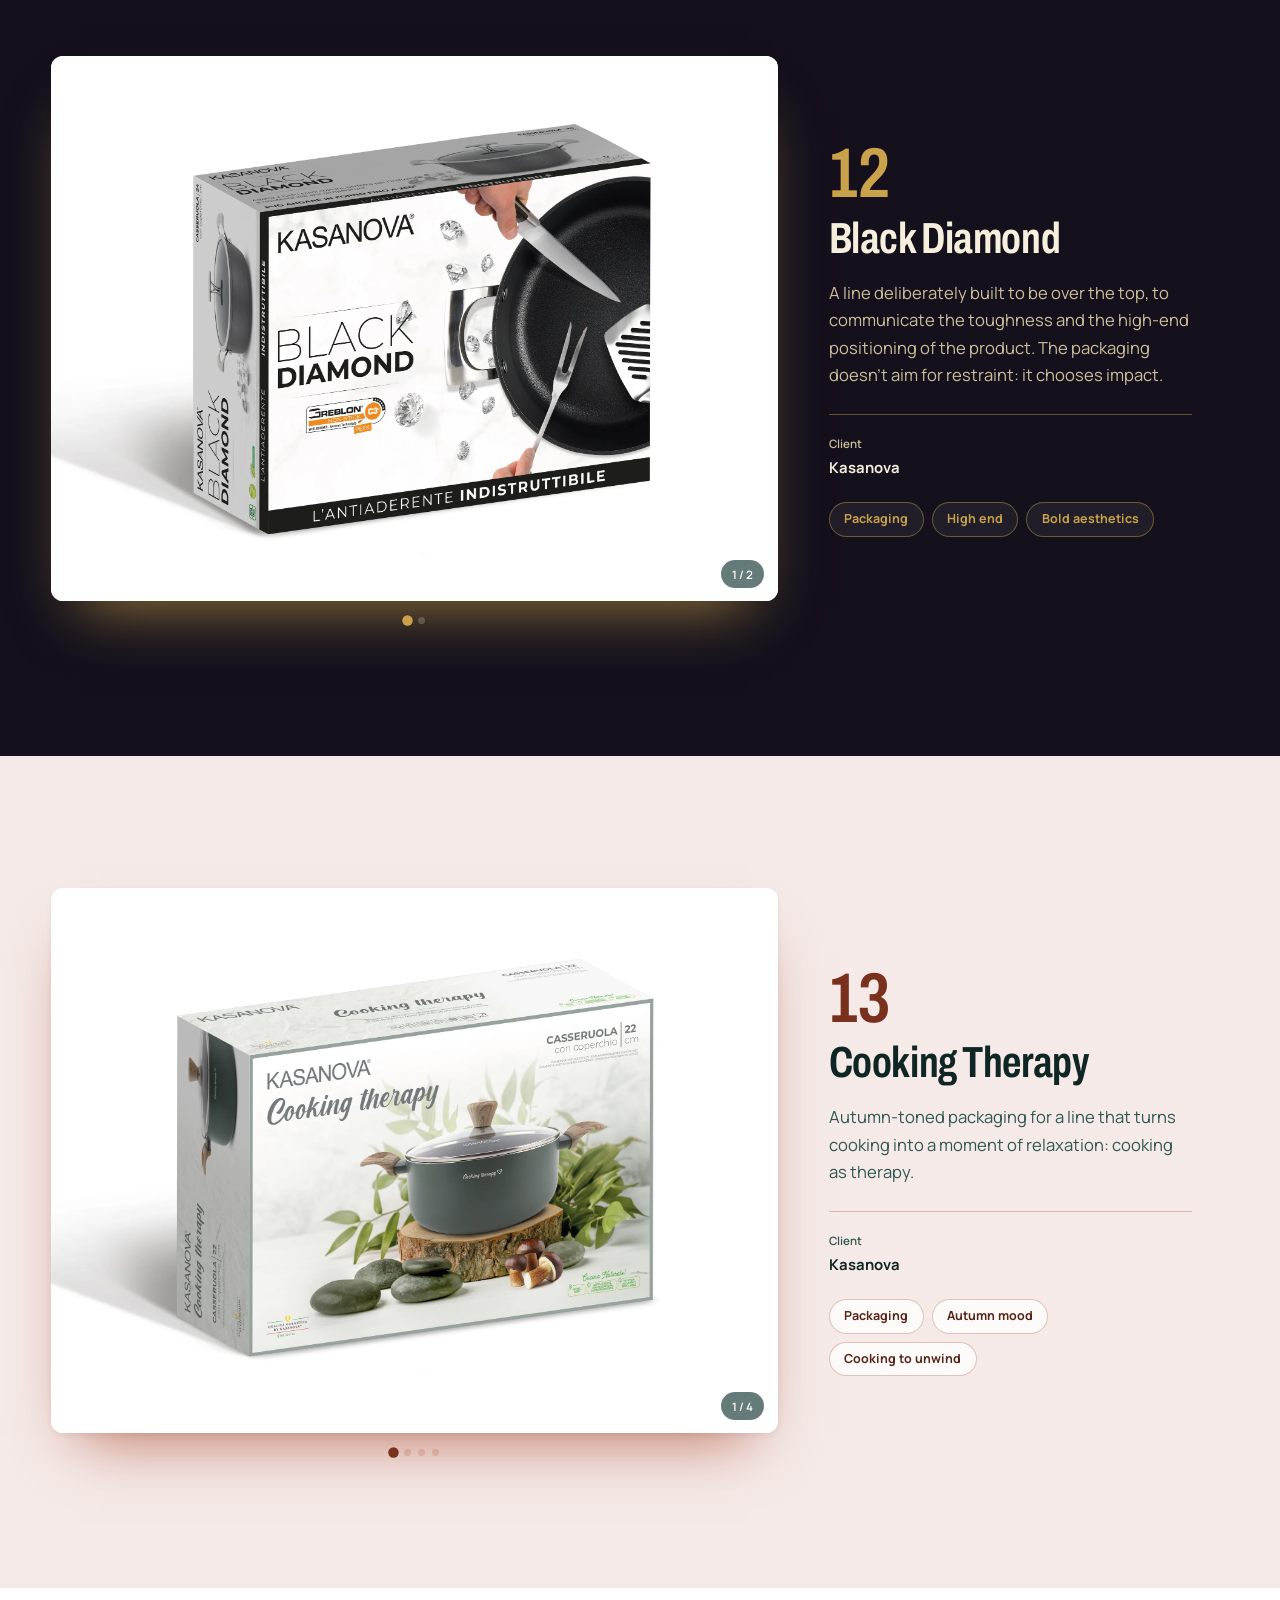
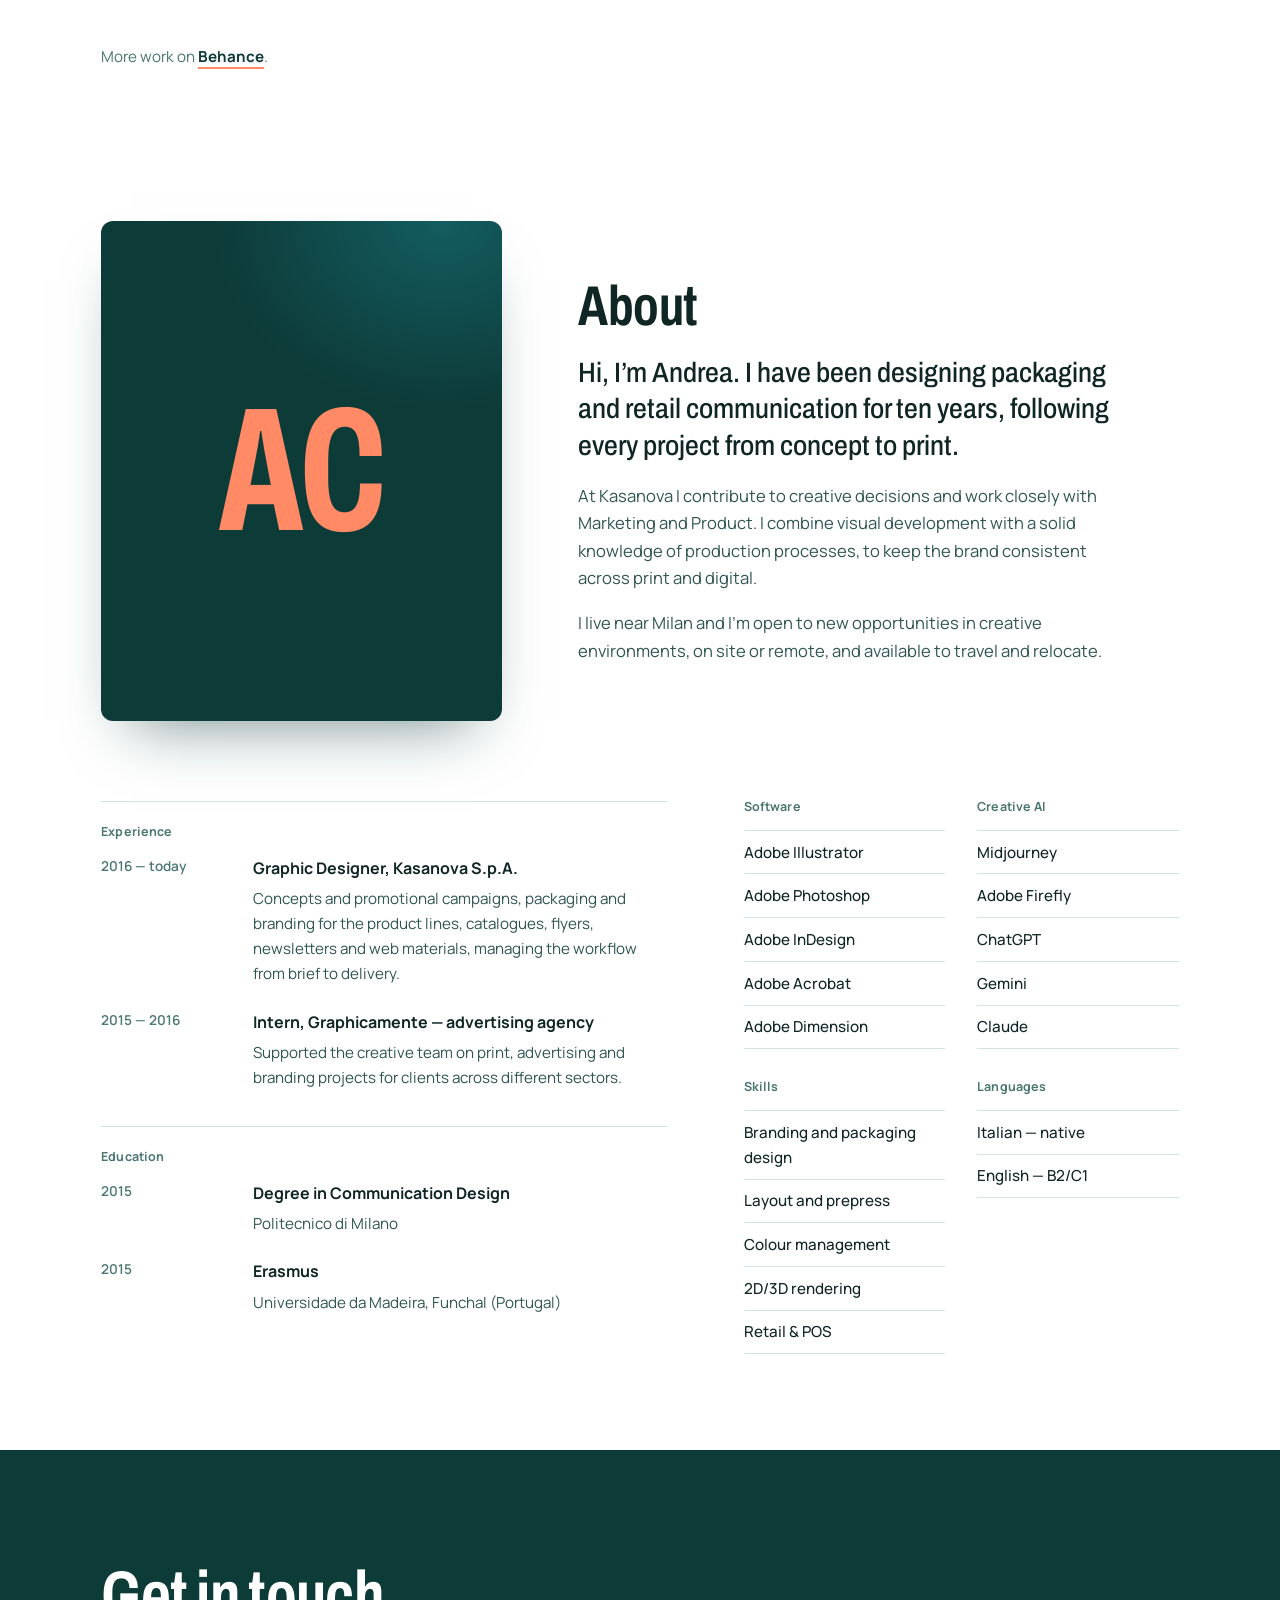
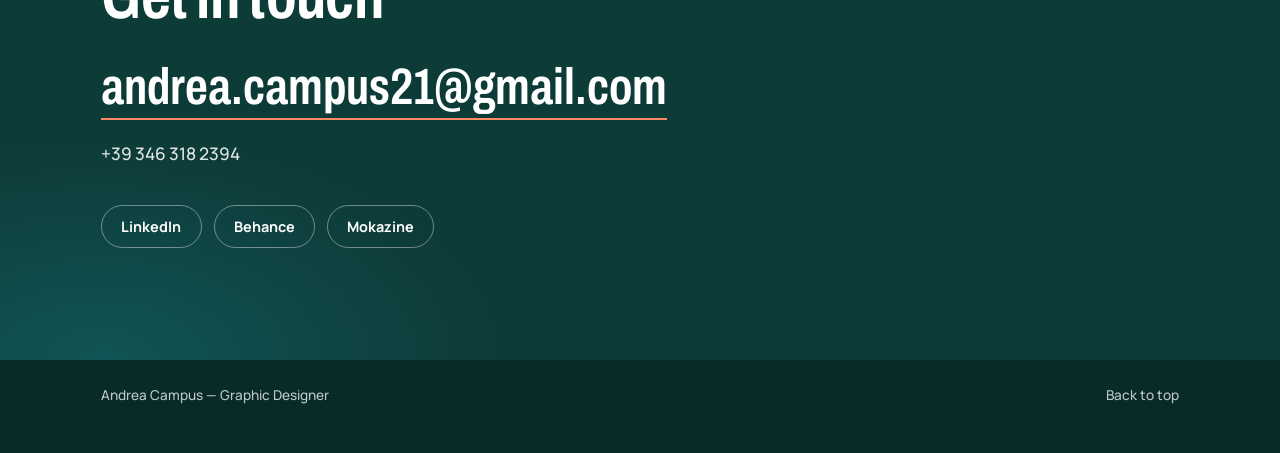
==== commit ae62ce43: "Foto dei progetti più grandi e versione dei file per evitare la cache Co-Authored-By: Claude Opus 5." ====
--- a/index.html
+++ b/index.html
@@ -26,7 +26,9 @@
 <meta name="theme-color" content="#0D3B38">
 <link href="https://fonts.googleapis.com/css2?family=Archivo:wdth,wght@62..125,400..800&family=Manrope:wght@400;500;600;700&display=swap" rel="stylesheet">
 
-<link rel="stylesheet" href="styles.css">
+<!-- Il numero ?v= obbliga il browser a scaricare la versione nuova:
+     aumentalo di 1 ogni volta che modifichi CSS, JS o progetti-dati.js -->
+<link rel="stylesheet" href="styles.css?v=3">
 </head>
 
 <body>
@@ -290,9 +292,9 @@
   <button id="lightbox-next" class="lightbox-arrow lightbox-next" type="button" aria-label="Foto successiva" data-i18n-aria="foto.succ">›</button>
 </div>
 
-<script src="progetti-dati.js"></script>
-<script src="testi-en.js"></script>
-<script src="script.js"></script>
+<script src="progetti-dati.js?v=3"></script>
+<script src="testi-en.js?v=3"></script>
+<script src="script.js?v=3"></script>
 
 </body>
 </html>
--- a/styles.css
+++ b/styles.css
@@ -26,6 +26,8 @@
 
   --gutter: clamp(1.25rem, 4vw, 3.5rem);
   --max: 1180px;
+  /* I progetti usano una larghezza maggiore, per dare spazio alle foto */
+  --max-progetti: 1680px;
   --header-h: 68px;
 
   /* Margine laterale che centra il contenuto anche nelle fasce a tutta larghezza */
@@ -332,7 +334,7 @@
 
   background: var(--tint);
   color: var(--text);
-  padding: clamp(3rem, 7vw, 5.5rem) var(--edge);
+  padding: clamp(3rem, 7vw, 5.5rem) max(var(--gutter), calc((100% - var(--max-progetti)) / 2 + var(--gutter)));
   display: grid;
   grid-template-columns: 1.3fr 1fr;
   gap: clamp(2rem, 5vw, 4.5rem);
@@ -344,14 +346,17 @@
 /* Schermo intero: un progetto alla volta, la foto si adatta all'altezza */
 @media (min-width: 861px) and (min-height: 560px) {
   .progetto {
-    --pad-y: clamp(1.5rem, 5vh, 3.5rem);
+    --pad-y: clamp(1.25rem, 4vh, 2.75rem);
     height: calc(100svh - var(--header-h));
     padding-block: var(--pad-y);
-    grid-template-columns: 1.55fr 1fr;
+    /* a destra resta spazio per l'indicatore "03 / 13" */
+    padding-right: max(5.5rem, calc((100% - var(--max-progetti)) / 2 + var(--gutter)));
+    grid-template-columns: minmax(0, 2fr) minmax(19rem, 1fr);
+    gap: clamp(2rem, 4vw, 3.5rem);
     overflow: hidden;
   }
   .progetto-frame {
-    max-height: calc(100svh - var(--header-h) - 2 * var(--pad-y) - 1.5rem);
+    max-height: calc(100svh - var(--header-h) - 2 * var(--pad-y) - 1.25rem);
   }
 }
 
